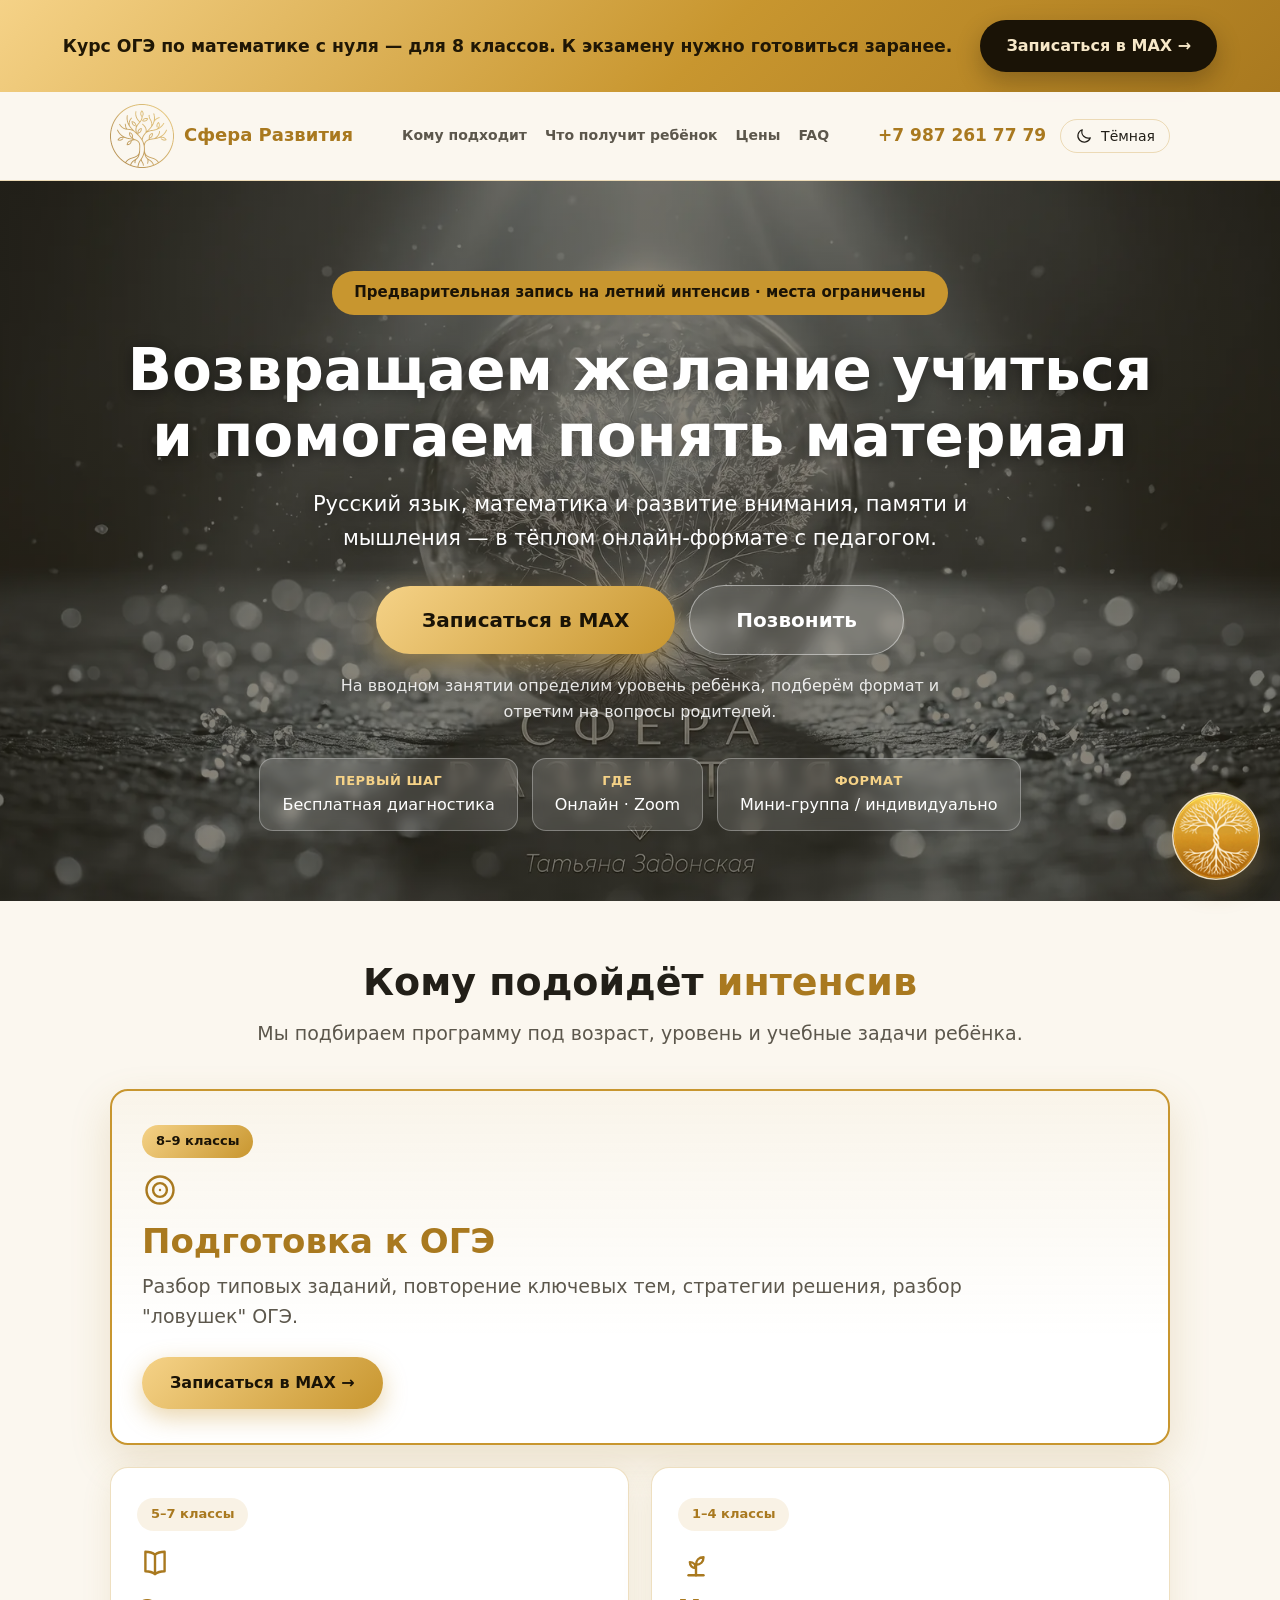
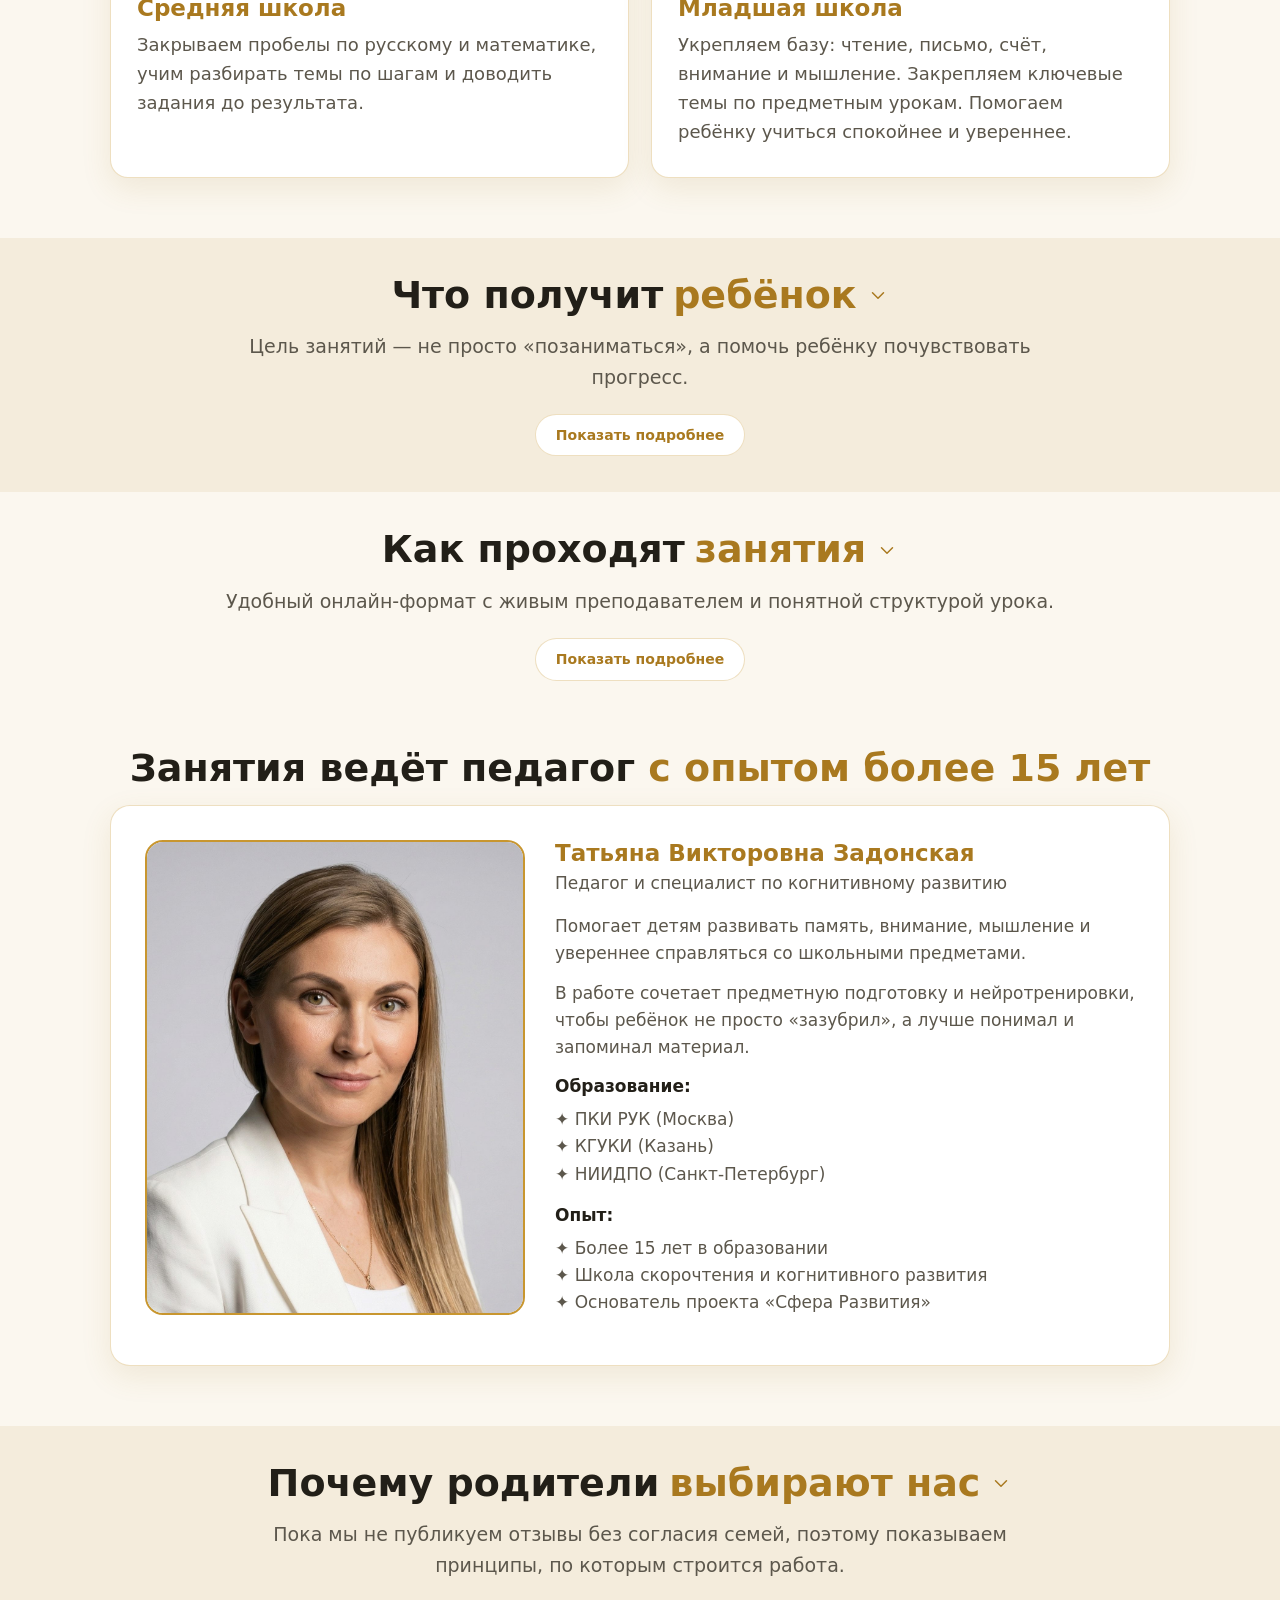
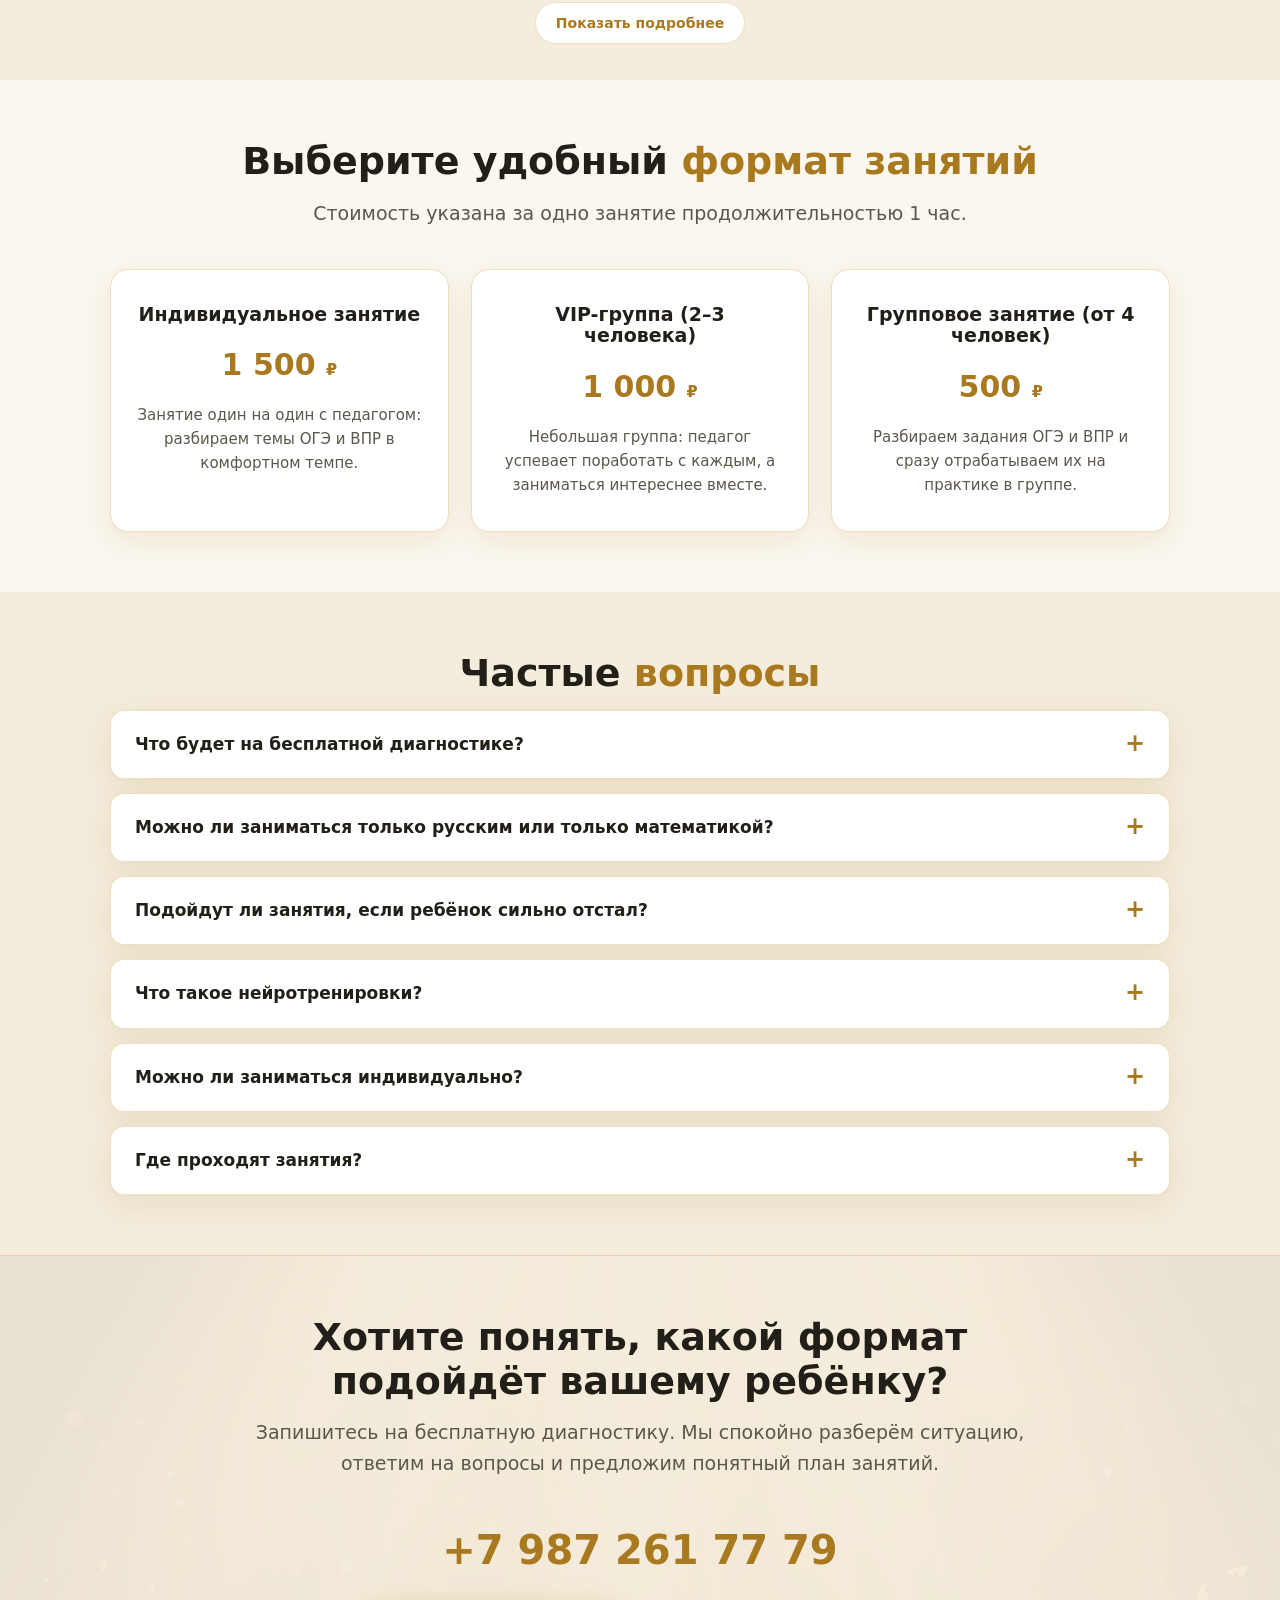
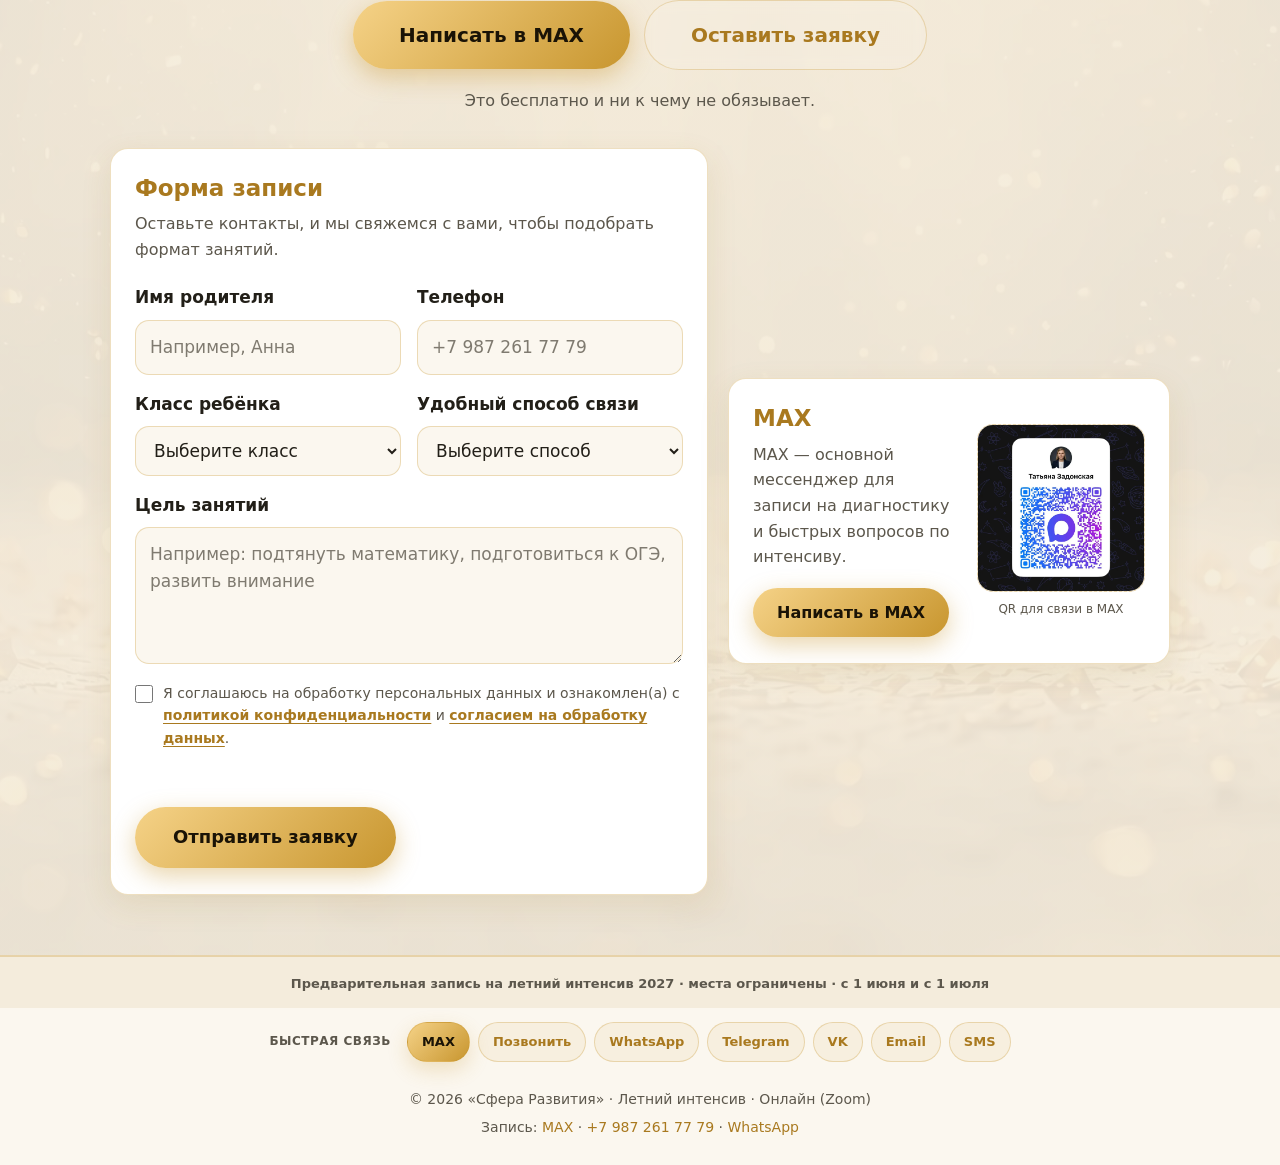
==== index.html @ 80c4e59b "Replace contact widget with Sfera assistant panel" ====
<!DOCTYPE html>
<html lang="ru" class="no-js">
<head>
  <meta charset="UTF-8">
  <meta name="viewport" content="width=device-width, initial-scale=1.0">
  <title>Сфера Развития — летний онлайн-интенсив для школьников 1–9 классов</title>
  <meta name="description" content="Летний онлайн-интенсив для школьников 1–9 классов: русский язык, математика, нейротренировки и подготовка к ОГЭ. Бесплатная диагностика и вводное занятие.">
  <meta name="robots" content="index, follow">
  <link rel="canonical" href="https://sferarazv.ru/">

  <meta property="og:type" content="website">
  <meta property="og:locale" content="ru_RU">
  <meta property="og:site_name" content="Сфера Развития">
  <meta property="og:title" content="Сфера Развития — летний онлайн-интенсив для школьников 1–9 классов">
  <meta property="og:description" content="Подтягиваем знания, внимание и уверенность ребёнка за лето: русский язык, математика, нейротренировки и подготовка к ОГЭ.">
  <meta property="og:image" content="https://sferarazv.ru/images/og-cover.jpg">
  <meta property="og:image:width" content="1200">
  <meta property="og:image:height" content="630">
  <meta property="og:image:alt" content="Сфера Развития — подготовка к ОГЭ">
  <meta property="og:url" content="https://sferarazv.ru/">

  <meta name="twitter:card" content="summary_large_image">
  <meta name="twitter:title" content="Сфера Развития — летний онлайн-интенсив для школьников">
  <meta name="twitter:description" content="Онлайн-занятия для 1–9 классов: закрываем пробелы, развиваем внимание и готовимся к новому учебному году.">
  <meta name="twitter:image" content="https://sferarazv.ru/images/og-cover.jpg">

  <script>document.documentElement.classList.replace("no-js", "js");</script>
  <link rel="stylesheet" href="styles.css">
  <script type="application/ld+json">
  {
    "@context": "https://schema.org",
    "@graph": [
      {
        "@type": "EducationalOrganization",
        "@id": "#organization",
        "name": "Сфера Развития",
        "url": "https://sferarazv.ru/",
        "description": "Онлайн-интенсив для школьников 1–9 классов по русскому языку, математике, развитию внимания, памяти и подготовке к ОГЭ.",
        "logo": "https://sferarazv.ru/images/logo-light.png",
        "image": "https://sferarazv.ru/images/og-cover.jpg",
        "telephone": "+79872617779",
        "sameAs": [
          "https://max.ru/u/f9LHodD0cOIm5I3ZWYpkPE-hwEkZxMSVgINMWR4_n5Te3Z4QABp1GVYDHuQ",
          "https://t.me/Tatiana_SferaR",
          "https://m.vk.com/sferaon"
        ],
        "areaServed": "RU",
        "availableLanguage": "ru",
        "contactPoint": {
          "@type": "ContactPoint",
          "telephone": "+79872617779",
          "contactType": "customer support",
          "availableLanguage": "ru"
        }
      },
      {
        "@type": "Person",
        "@id": "#teacher",
        "name": "Задонская Татьяна Викторовна",
        "jobTitle": "Педагог и специалист по когнитивному развитию",
        "image": "https://sferarazv.ru/images/teacher.jpg",
        "description": "Педагог с опытом более 15 лет, основатель проекта «Сфера Развития». Помогает детям развивать память, внимание, мышление и увереннее справляться со школьными предметами.",
        "worksFor": {
          "@id": "#organization"
        },
        "alumniOf": [
          {
            "@type": "EducationalOrganization",
            "name": "ПКИ РУК"
          },
          {
            "@type": "EducationalOrganization",
            "name": "КГУКИ"
          },
          {
            "@type": "EducationalOrganization",
            "name": "НИИДПО"
          }
        ]
      },
      {
        "@type": "FAQPage",
        "@id": "#faq-page",
        "mainEntity": [
          {
            "@type": "Question",
            "name": "Что будет на бесплатной диагностике?",
            "acceptedAnswer": {
              "@type": "Answer",
              "text": "Познакомимся с ребёнком, определим текущий уровень, обсудим трудности и подберём подходящий формат занятий."
            }
          },
          {
            "@type": "Question",
            "name": "Можно ли заниматься только русским или только математикой?",
            "acceptedAnswer": {
              "@type": "Answer",
              "text": "Да. Формат можно подобрать индивидуально после вводной встречи."
            }
          },
          {
            "@type": "Question",
            "name": "Подойдут ли занятия, если ребёнок сильно отстал?",
            "acceptedAnswer": {
              "@type": "Answer",
              "text": "Да. Мы начинаем с диагностики и двигаемся от текущего уровня ребёнка, без давления и сравнения с другими."
            }
          },
          {
            "@type": "Question",
            "name": "Что такое нейротренировки?",
            "acceptedAnswer": {
              "@type": "Answer",
              "text": "Это упражнения на внимание, память, логику, речь и скорость мышления. Они помогают ребёнку легче воспринимать и запоминать учебный материал."
            }
          },
          {
            "@type": "Question",
            "name": "Можно ли заниматься индивидуально?",
            "acceptedAnswer": {
              "@type": "Answer",
              "text": "Да. Индивидуальные занятия подойдут, если ребёнку нужен личный темп или точечная помощь."
            }
          },
          {
            "@type": "Question",
            "name": "Где проходят занятия?",
            "acceptedAnswer": {
              "@type": "Answer",
              "text": "Онлайн в Zoom. Ребёнку нужен интернет, компьютер или планшет и спокойное место для урока."
            }
          }
        ]
      }
    ]
  }
  </script>
  <!-- Yandex.Metrika counter -->
  <script>
    (function (m, e, t, r, i, k, a) {
      m[i] = m[i] || function () { (m[i].a = m[i].a || []).push(arguments); };
      m[i].l = 1 * new Date();
      for (var j = 0; j < document.scripts.length; j++) {
        if (document.scripts[j].src === r) { return; }
      }
      k = e.createElement(t), a = e.getElementsByTagName(t)[0], k.async = 1, k.src = r, a.parentNode.insertBefore(k, a);
    })(window, document, 'script', 'https://mc.yandex.ru/metrika/tag.js?id=114274834', 'ym');

    ym(114274834, 'init', {
      ssr: true,
      webvisor: true,
      clickmap: true,
      ecommerce: 'dataLayer',
      referrer: document.referrer,
      url: location.href,
      accurateTrackBounce: true,
      trackLinks: true
    });
  </script>
  <noscript><div><img src="https://mc.yandex.ru/watch/114274834" class="metrika-pixel" alt=""></div></noscript>
  <!-- /Yandex.Metrika counter -->
</head>
<body data-theme="light">
<svg class="icon-sprite" aria-hidden="true" focusable="false" xmlns="http://www.w3.org/2000/svg">
  <symbol id="icon-target" viewBox="0 0 24 24" fill="none" stroke="currentColor" stroke-width="1.6" stroke-linecap="round" stroke-linejoin="round">
    <circle cx="12" cy="12" r="9"/>
    <circle cx="12" cy="12" r="4.6"/>
    <path d="M12 12h.01"/>
  </symbol>
  <symbol id="icon-book" viewBox="0 0 24 24" fill="none" stroke="currentColor" stroke-width="1.6" stroke-linecap="round" stroke-linejoin="round">
    <path d="M12 6.4C10.4 5.1 8.3 4.5 5.6 4.5v13c2.7 0 4.8.6 6.4 1.9 1.6-1.3 3.7-1.9 6.4-1.9v-13c-2.7 0-4.8.6-6.4 1.9Z"/>
    <path d="M12 6.4v13"/>
  </symbol>
  <symbol id="icon-sprout" viewBox="0 0 24 24" fill="none" stroke="currentColor" stroke-width="1.6" stroke-linecap="round" stroke-linejoin="round">
    <path d="M12 20.2v-7"/>
    <path d="M12 13.2c0-3 2-5 5-5 0 3-2 5-5 5Z"/>
    <path d="M11.8 15.4c0-2.2-1.6-4-3.9-4 0 2.2 1.6 4 3.9 4Z"/>
    <path d="M7 20.2h10"/>
  </symbol>
  <symbol id="icon-brain" viewBox="0 0 24 24" fill="none" stroke="currentColor" stroke-width="1.6" stroke-linecap="round" stroke-linejoin="round">
    <path d="M12 5.4A2.9 2.9 0 0 0 6.5 7 2.8 2.8 0 0 0 5.1 11.9 2.9 2.9 0 0 0 6.6 16.6 2.8 2.8 0 0 0 12 17.7Z"/>
    <path d="M12 5.4A2.9 2.9 0 0 1 17.5 7a2.8 2.8 0 0 1 1.4 4.9 2.9 2.9 0 0 1-1.5 4.7A2.8 2.8 0 0 1 12 17.7"/>
  </symbol>
  <symbol id="icon-check" viewBox="0 0 24 24" fill="none" stroke="currentColor" stroke-width="1.6" stroke-linecap="round" stroke-linejoin="round">
    <circle cx="12" cy="12" r="9"/>
    <path d="m8.4 12.2 2.5 2.5 4.7-4.9"/>
  </symbol>
  <symbol id="icon-chart" viewBox="0 0 24 24" fill="none" stroke="currentColor" stroke-width="1.6" stroke-linecap="round" stroke-linejoin="round">
    <path d="M4 20h16"/>
    <path d="M7.5 20v-4.4"/>
    <path d="M12 20V11"/>
    <path d="M16.5 20V6.6"/>
  </symbol>
  <symbol id="icon-moon" viewBox="0 0 24 24" fill="none" stroke="currentColor" stroke-width="1.6" stroke-linecap="round" stroke-linejoin="round">
    <path d="M20.4 14.4A8.5 8.5 0 0 1 9.6 3.6 8.5 8.5 0 1 0 20.4 14.4Z"/>
  </symbol>
  <symbol id="icon-sun" viewBox="0 0 24 24" fill="none" stroke="currentColor" stroke-width="1.6" stroke-linecap="round" stroke-linejoin="round">
    <circle cx="12" cy="12" r="4.2"/>
    <path d="M12 2.8v2.2M12 19v2.2M4.6 4.6l1.6 1.6M17.8 17.8l1.6 1.6M2.8 12H5M19 12h2.2M4.6 19.4l1.6-1.6M17.8 6.2l1.6-1.6"/>
  </symbol>
  <symbol id="icon-chevron" viewBox="0 0 24 24" fill="none" stroke="currentColor" stroke-width="1.6" stroke-linecap="round" stroke-linejoin="round">
    <path d="m6 9.5 6 6 6-6"/>
  </symbol>
  <symbol id="icon-lock" viewBox="0 0 24 24" fill="none" stroke="currentColor" stroke-width="1.6" stroke-linecap="round" stroke-linejoin="round">
    <!-- reserved: цифровая грамотность -->
    <rect x="4.6" y="10.2" width="14.8" height="9.6" rx="3"/>
    <path d="M8.2 10.2V7.6a3.8 3.8 0 0 1 7.6 0v2.6"/>
    <path d="M12 14v2"/>
  </symbol>
  <symbol id="icon-close" viewBox="0 0 24 24" fill="none" stroke="currentColor" stroke-width="1.8" stroke-linecap="round" stroke-linejoin="round">
    <path d="M6.8 6.8 17.2 17.2"/>
    <path d="M17.2 6.8 6.8 17.2"/>
  </symbol>
</svg>
<div class="top-cta top-cta--alt">
  <p class="top-cta-text">Курс ОГЭ по математике с нуля — для 8 классов. К экзамену нужно готовиться заранее.</p>
  <a class="top-cta-link" data-contact-link="max">Записаться в MAX →</a>
</div>

<header>
  <div class="nav">
    <a href="#hero" class="logo" aria-label="Сфера Развития — к первому экрану">
      <img src="images/logo-light.png" class="logo-light" alt="Сфера Развития" width="128" height="128">
      <img src="images/logo-dark.png" class="logo-dark" alt="Сфера Развития" width="128" height="128">
      Сфера Развития
    </a>
    <nav class="nav-links" aria-label="Основная навигация">
      <a href="#audience">Кому подходит</a>
      <a href="#results">Что получит ребёнок</a>
      <a href="#pricing">Цены</a>
      <a href="#faq">FAQ</a>
    </nav>
    <div class="nav-right">
      <a class="nav-phone" data-contact-link="phone" data-contact-phone>Телефон</a>
      <button class="theme-btn" type="button" id="themeBtn" aria-label="Переключить тему">
        <svg class="theme-btn-icon theme-btn-icon--moon icon" aria-hidden="true"><use href="#icon-moon"></use></svg>
        <svg class="theme-btn-icon theme-btn-icon--sun icon" aria-hidden="true"><use href="#icon-sun"></use></svg>
        <span class="theme-btn-text">Тёмная</span>
      </button>
    </div>
  </div>
</header>

<main>
  <section class="hero" id="hero">
    <div class="hero-media" aria-hidden="true">
      <img class="hero-image" src="images/hero.jpg" alt="" width="1600" height="894" loading="eager" fetchpriority="high" decoding="async" data-hero-image>
    </div>
    <div class="container">
      <a class="badge badge--link" data-contact-link="max">Предварительная запись на летний интенсив · места ограничены</a>
      <h1>Возвращаем желание учиться и помогаем понять материал</h1>
      <p>Русский язык, математика и развитие внимания, памяти и мышления — в тёплом онлайн-формате с педагогом.</p>
      <div class="hero-actions">
        <a class="btn btn-lg" data-contact-link="max" data-analytics-goal="hero_cta_click" data-analytics-label="hero_max">Записаться в MAX</a>
        <a class="btn btn-lg btn-secondary" data-contact-link="phone" data-analytics-goal="hero_cta_click" data-analytics-label="hero_phone">Позвонить</a>
      </div>
      <p class="hero-note">На вводном занятии определим уровень ребёнка, подберём формат и ответим на вопросы родителей.</p>
      <div class="infobar">
        <div class="chip"><b>Первый шаг</b>Бесплатная диагностика</div>
        <div class="chip"><b>Где</b>Онлайн · Zoom</div>
        <div class="chip"><b>Формат</b>Мини-группа / индивидуально</div>
      </div>
    </div>
  </section>

  <section id="audience">
    <div class="container">
      <h2 class="section-title">Кому подойдёт <span>интенсив</span></h2>
      <p class="section-sub">Мы подбираем программу под возраст, уровень и учебные задачи ребёнка.</p>
      <div class="audience-stack">
        <article class="card audience-card audience-card--primary">
          <span class="age-badge">8–9 классы</span>
          <div class="ico"><svg class="icon" aria-hidden="true"><use href="#icon-target"></use></svg></div>
          <h3>Подготовка к ОГЭ</h3>
          <p>Разбор типовых заданий, повторение ключевых тем, стратегии решения, разбор "ловушек" ОГЭ.</p>
          <a class="btn audience-card-cta" data-contact-link="max">Записаться в MAX →</a>
        </article>
        <div class="cards cards-2">
          <article class="card audience-card">
            <span class="age-badge">5–7 классы</span>
            <div class="ico"><svg class="icon" aria-hidden="true"><use href="#icon-book"></use></svg></div>
            <h3>Средняя школа</h3>
            <p>Закрываем пробелы по русскому и математике, учим разбирать темы по шагам и доводить задания до результата.</p>
          </article>
          <article class="card audience-card">
            <span class="age-badge">1–4 классы</span>
            <div class="ico"><svg class="icon" aria-hidden="true"><use href="#icon-sprout"></use></svg></div>
            <h3>Младшая школа</h3>
            <p>Укрепляем базу: чтение, письмо, счёт, внимание и мышление. Закрепляем ключевые темы по предметным урокам. Помогаем ребёнку учиться спокойнее и увереннее.</p>
          </article>
        </div>
      </div>
    </div>
  </section>

  <section class="section-alt is-collapsible" id="results">
    <div class="container">
      <h2 class="section-title">
        <button class="section-toggle" type="button" data-section-toggle aria-expanded="false" aria-controls="results-body">
          Что получит <span>ребёнок</span>
          <svg class="section-chevron icon" aria-hidden="true"><use href="#icon-chevron"></use></svg>
        </button>
      </h2>
      <p class="section-sub">Цель занятий — не просто «позаниматься», а помочь ребёнку почувствовать прогресс.</p>
      <div class="section-body" id="results-body" data-section-body>
        <div class="cards">
          <article class="card result-card">
            <div class="ico"><svg class="icon" aria-hidden="true"><use href="#icon-check"></use></svg></div>
            <h3>Закроет пробелы</h3>
            <p>Разберёт темы, которые вызывали трудности в течение года.</p>
          </article>
          <article class="card result-card">
            <div class="ico"><svg class="icon" aria-hidden="true"><use href="#icon-brain"></use></svg></div>
            <h3>Станет внимательнее</h3>
            <p>Через нейротренировки прокачает память, концентрацию и скорость мышления.</p>
          </article>
          <article class="card result-card">
            <div class="ico"><svg class="icon" aria-hidden="true"><use href="#icon-chart"></use></svg></div>
            <h3>Появится уверенность на экзамене</h3>
            <p>Перестанет бояться незнакомых формулировок и научится действовать по алгоритму.</p>
          </article>
        </div>
      </div>
      <button class="section-more" type="button" data-section-toggle aria-expanded="false" aria-controls="results-body">Показать подробнее</button>
    </div>
  </section>

  <section class="is-collapsible" id="format">
    <div class="container">
      <h2 class="section-title">
        <button class="section-toggle" type="button" data-section-toggle aria-expanded="false" aria-controls="format-body">
          Как проходят <span>занятия</span>
          <svg class="section-chevron icon" aria-hidden="true"><use href="#icon-chevron"></use></svg>
        </button>
      </h2>
      <p class="section-sub">Удобный онлайн-формат с живым преподавателем и понятной структурой урока.</p>
      <div class="section-body" id="format-body" data-section-body>
        <div class="steps">
          <article class="step">
            <span class="step-num">01</span>
            <h3>Онлайн в Zoom</h3>
            <p>Ребёнок занимается из дома, без лишней нагрузки на родителей.</p>
          </article>
          <article class="step">
            <span class="step-num">02</span>
            <h3>Мини-группы или индивидуально</h3>
            <p>Подбираем формат после диагностики: кому-то важна группа, кому-то нужен личный темп.</p>
          </article>
          <article class="step">
            <span class="step-num">03</span>
            <h3>Урок 1 час</h3>
            <p>Достаточно времени, чтобы разобрать тему, потренироваться и закрепить материал.</p>
          </article>
          <article class="step">
            <span class="step-num">04</span>
            <h3>Практика на каждом занятии</h3>
            <p>Не только объясняем, но и сразу отрабатываем задания вместе с ребёнком.</p>
          </article>
        </div>
      </div>
      <button class="section-more" type="button" data-section-toggle aria-expanded="false" aria-controls="format-body">Показать подробнее</button>
    </div>
  </section>

  <section id="teacher">
    <div class="container">
      <h2 class="section-title">Занятия ведёт педагог <span>с опытом более 15 лет</span></h2>
      <article class="teacher-card">
        <img src="images/teacher.jpg" alt="Татьяна Викторовна Задонская, педагог" class="teacher-photo" width="1229" height="1536" loading="lazy" decoding="async">
        <div class="teacher-content">
          <h3>Татьяна Викторовна Задонская</h3>
          <p class="teacher-role">Педагог и специалист по когнитивному развитию</p>
          <p class="teacher-text">Помогает детям развивать память, внимание, мышление и увереннее справляться со школьными предметами.</p>
          <p class="teacher-text">В работе сочетает предметную подготовку и нейротренировки, чтобы ребёнок не просто «зазубрил», а лучше понимал и запоминал материал.</p>
          <p class="teacher-label">Образование:</p>
          <ul class="teacher-list">
            <li>✦ ПКИ РУК (Москва)</li>
            <li>✦ КГУКИ (Казань)</li>
            <li>✦ НИИДПО (Санкт-Петербург)</li>
          </ul>
          <p class="teacher-label">Опыт:</p>
          <ul class="teacher-list">
            <li>✦ Более 15 лет в образовании</li>
            <li>✦ Школа скорочтения и когнитивного развития</li>
            <li>✦ Основатель проекта «Сфера Развития»</li>
          </ul>
        </div>
      </article>
    </div>
  </section>

  <section class="section-alt is-collapsible" id="trust">
    <div class="container">
      <h2 class="section-title">
        <button class="section-toggle" type="button" data-section-toggle aria-expanded="false" aria-controls="trust-body">
          Почему родители <span>выбирают нас</span>
          <svg class="section-chevron icon" aria-hidden="true"><use href="#icon-chevron"></use></svg>
        </button>
      </h2>
      <p class="section-sub">Пока мы не публикуем отзывы без согласия семей, поэтому показываем принципы, по которым строится работа.</p>
      <div class="section-body" id="trust-body" data-section-body>
        <div class="trust-grid">
          <article class="trust-card">
            <span>01</span>
            <h3>Начинаем с диагностики</h3>
            <p>Сначала понимаем уровень ребёнка и только потом предлагаем формат занятий.</p>
          </article>
          <article class="trust-card">
            <span>02</span>
            <h3>Объясняем по-человечески, без давления</h3>
            <p>Объясняем спокойно, поддерживаем ребёнка и помогаем увидеть собственный прогресс.</p>
          </article>
          <article class="trust-card">
            <span>03</span>
            <h3>Тренируем мышление и учим планировать</h3>
            <p>Развиваем не только знания, но и внимание, память, речь, логику и учебную самостоятельность.</p>
          </article>
        </div>
      </div>
      <button class="section-more" type="button" data-section-toggle aria-expanded="false" aria-controls="trust-body">Показать подробнее</button>
    </div>
  </section>

  <section id="pricing">
    <div class="container">
      <h2 class="section-title">Выберите удобный <span>формат занятий</span></h2>
      <p class="section-sub">Стоимость указана за одно занятие продолжительностью 1 час.</p>

      <div class="prices prices--3">
        <a class="price" data-contact-link="max" data-analytics-goal="pricing_click" data-tariff="oge-individual" target="_blank" rel="noopener">
          <h4>Индивидуальное занятие</h4>
          <div class="amount">1 500 <small>₽</small></div>
          <p>Занятие один на один с педагогом: разбираем темы ОГЭ и ВПР в комфортном темпе.</p>
        </a>
        <a class="price" data-contact-link="max" data-analytics-goal="pricing_click" data-tariff="oge-vip" target="_blank" rel="noopener">
          <h4>VIP-группа (2–3 человека)</h4>
          <div class="amount">1 000 <small>₽</small></div>
          <p>Небольшая группа: педагог успевает поработать с каждым, а заниматься интереснее вместе.</p>
        </a>
        <a class="price" data-contact-link="max" data-analytics-goal="pricing_click" data-tariff="oge-group" target="_blank" rel="noopener">
          <h4>Групповое занятие (от 4 человек)</h4>
          <div class="amount">500 <small>₽</small></div>
          <p>Разбираем задания ОГЭ и ВПР и сразу отрабатываем их на практике в группе.</p>
        </a>
      </div>
    </div>
  </section>

  <section class="section-alt" id="faq">
    <div class="container">
      <h2 class="section-title">Частые <span>вопросы</span></h2>
      <div id="faqList"></div>
    </div>
  </section>

  <section class="cta-section" id="contact">
    <div class="container">
      <h2 class="section-title">Хотите понять, какой формат подойдёт вашему ребёнку?</h2>
      <p class="section-sub">Запишитесь на бесплатную диагностику. Мы спокойно разберём ситуацию, ответим на вопросы и предложим понятный план занятий.</p>
      <a class="cta-phone" data-contact-link="phone" data-contact-phone>Телефон</a>
      <div class="contact-actions">
        <a class="btn btn-lg" data-contact-link="max">Написать в MAX</a>
        <a class="btn btn-lg btn-secondary" href="#application-form">Оставить заявку</a>
      </div>
      <p class="cta-note">Это бесплатно и ни к чему не обязывает.</p>
      <div class="contact-layout">
        <form class="application-form" id="application-form" novalidate>
          <h3>Форма записи</h3>
          <p>Оставьте контакты, и мы свяжемся с вами, чтобы подобрать формат занятий.</p>

          <div class="form-grid">
            <label class="form-field">
              <span>Имя родителя</span>
              <input type="text" name="parent_name" autocomplete="name" required placeholder="Например, Анна">
            </label>

            <label class="form-field">
              <span>Телефон</span>
              <input type="tel" name="phone" autocomplete="tel" required inputmode="tel" placeholder="+7 987 261 77 79">
            </label>

            <label class="form-field">
              <span>Класс ребёнка</span>
              <select name="child_grade" required>
                <option value="">Выберите класс</option>
                <option value="1 класс">1 класс</option>
                <option value="2 класс">2 класс</option>
                <option value="3 класс">3 класс</option>
                <option value="4 класс">4 класс</option>
                <option value="5 класс">5 класс</option>
                <option value="6 класс">6 класс</option>
                <option value="7 класс">7 класс</option>
                <option value="8 класс">8 класс</option>
                <option value="9 класс">9 класс</option>
              </select>
            </label>

            <label class="form-field">
              <span>Удобный способ связи</span>
              <select name="preferred_contact" required>
                <option value="">Выберите способ</option>
                <option value="max">MAX</option>
                <option value="phone">Позвонить</option>
                <option value="whatsapp">WhatsApp</option>
                <option value="telegram">Telegram</option>
                <option value="vk">VK</option>
                <option value="email">Email</option>
                <option value="sms">SMS</option>
              </select>
            </label>
          </div>

          <label class="form-field">
            <span>Цель занятий</span>
            <textarea name="study_goal" rows="4" required placeholder="Например: подтянуть математику, подготовиться к ОГЭ, развить внимание"></textarea>
          </label>

          <label class="checkbox-field">
            <input type="checkbox" name="personal_data_agreement" value="yes" required>
            <span>Я соглашаюсь на обработку персональных данных и ознакомлен(а) с <a href="privacy.html">политикой конфиденциальности</a> и <a href="consent.html">согласием на обработку данных</a>.</span>
          </label>

          <input type="hidden" name="utm_source">
          <input type="hidden" name="utm_medium">
          <input type="hidden" name="utm_campaign">
          <input type="hidden" name="utm_content">
          <input type="hidden" name="utm_term">
          <input type="hidden" name="referrer">
          <input type="hidden" name="landing_url">
          <input type="hidden" name="selected_plan">
          <input type="hidden" name="user_agent">
          <label class="honeypot-field" aria-hidden="true">
            <span>Сайт</span>
            <input type="text" name="website" tabindex="-1" autocomplete="off">
          </label>

          <p class="form-message" data-form-message aria-live="polite"></p>
          <div class="form-error-contacts is-hidden" data-form-error-contacts></div>

          <button class="btn form-submit" type="submit">Отправить заявку</button>
        </form>

        <div class="contact-side" aria-label="Контакты">
          <article class="contact-card max-card">
            <div>
              <h3>MAX</h3>
              <p>MAX — основной мессенджер для записи на диагностику и быстрых вопросов по интенсиву.</p>
              <a class="btn max-card-cta" data-contact-link="max">Написать в MAX</a>
              <button class="copy-btn max-copy-mobile" type="button" data-copy-max>Скопировать ссылку MAX</button>
            </div>
            <figure class="max-qr">
              <img alt="QR-код MAX для Сферы Развития" data-max-qr>
              <figcaption data-max-caption></figcaption>
            </figure>
          </article>
        </div>
      </div>
    </div>
  </section>
</main>

<!-- Сфера: кнопка-персонаж и свёрнутая панель помощи. Чат — этап 8, ИИ-слой — этап 14. -->
<button class="sfera-launcher" type="button" aria-label="Открыть Сферу — помощь и связь" aria-expanded="false" aria-controls="sferaPanel" data-sfera-launcher>
  <span class="sfera-launcher-hint" aria-hidden="true">Спросить Сферу</span>
  <img class="sfera-launcher-img" src="images/sfera-icon-192.png" srcset="images/sfera-icon-96.png 1x, images/sfera-icon-192.png 2x" alt="" width="88" height="88" decoding="async">
</button>

<div class="sfera-overlay" data-sfera-overlay hidden></div>

<div id="sferaPanel" class="sfera-panel" role="dialog" aria-modal="false" aria-label="Сфера — помощь и связь" hidden>
  <div class="sfera-panel-header">
    <img class="sfera-panel-avatar" src="images/sfera-icon-96.png" srcset="images/sfera-icon-96.png 1x, images/sfera-icon-192.png 2x" alt="" width="44" height="44" loading="lazy" decoding="async">
    <div class="sfera-panel-titles">
      <p class="sfera-panel-name">Сфера</p>
      <p class="sfera-panel-subtitle">Помощь и связь</p>
    </div>
    <button class="sfera-close" type="button" aria-label="Закрыть" data-sfera-close>
      <svg class="icon" aria-hidden="true"><use href="#icon-close"></use></svg>
    </button>
  </div>

  <div class="sfera-panel-body">
    <p class="sfera-greeting">Здравствуйте! Я Сфера. Помогу разобраться с занятиями или сразу соединю с Татьяной Викторовной.</p>
    <div class="sfera-questions">
      <a class="sfera-question" href="#pricing" data-sfera-anchor="#pricing" data-analytics-goal="sfera_question" data-analytics-label="pricing">
        <span>Какие цены?</span>
        <svg class="icon sfera-question-icon" aria-hidden="true"><use href="#icon-chevron"></use></svg>
      </a>
      <a class="sfera-question" href="#format" data-sfera-anchor="#format" data-analytics-goal="sfera_question" data-analytics-label="format">
        <span>Как проходят занятия?</span>
        <svg class="icon sfera-question-icon" aria-hidden="true"><use href="#icon-chevron"></use></svg>
      </a>
      <a class="sfera-question" href="#teacher" data-sfera-anchor="#teacher" data-analytics-goal="sfera_question" data-analytics-label="teacher">
        <span>Кто преподаватель?</span>
        <svg class="icon sfera-question-icon" aria-hidden="true"><use href="#icon-chevron"></use></svg>
      </a>
      <a class="sfera-question" href="#application-form" data-sfera-anchor="#application-form" data-analytics-goal="sfera_question" data-analytics-label="application">
        <span>Записаться</span>
        <svg class="icon sfera-question-icon" aria-hidden="true"><use href="#icon-chevron"></use></svg>
      </a>
    </div>
    <div class="sfera-chat-slot" hidden>
      <!-- Чат и ИИ подключим на этапе 8 -->
    </div>
  </div>

  <div class="sfera-panel-contacts">
    <p class="sfera-panel-contacts-title">Или напишите напрямую</p>
    <div class="sfera-channels" data-contact-list="widget"></div>
  </div>
</div>

<div class="copy-toast" id="copyToast" role="status" aria-live="polite">
  Сообщение скопировано — вставьте его в чат MAX
</div>

<nav class="mobile-sticky-bar" aria-label="Быстрая связь на мобильном" data-contact-list="mobile"></nav>

<div class="top-cta top-cta--bottom">
  <a data-contact-link="max">Предварительная запись на летний интенсив 2027 · места ограничены · с 1 июня и с 1 июля</a>
</div>

<section class="quick-contact" aria-label="Быстрая связь">
  <div class="container quick-contact-inner">
    <span class="quick-contact-title">Быстрая связь</span>
    <div class="contact-links" data-contact-list="contact"></div>
  </div>
</section>

<footer class="footer">
  <p>© 2026 «Сфера Развития» · Летний интенсив · Онлайн (Zoom)</p>
  <p>Запись: <a class="footer-link" data-contact-link="max">MAX</a> · <a class="footer-link" data-contact-link="phone" data-contact-phone>телефон</a> · <a class="footer-link" data-contact-link="whatsapp">WhatsApp</a></p>
</footer>

<script src="app.js" defer></script>
</body>
</html>
---- styles.css ----
:root {
  --bg: #fbf7ef;
  --bg2: #f4ecdc;
  --card: #ffffff;
  --gold: #c8962f;
  --gold2: #a9791f;
  --pink: #e8a9b8;
  --text: #221f18;
  --muted: #5c574c;
  --line: rgba(200, 150, 47, .3);
  --shadow: 0 10px 30px rgba(160, 120, 40, .12);

  --font-sans: "Inter", "Segoe UI", system-ui, -apple-system, "Helvetica Neue", Arial, sans-serif;
  --fs-h1: clamp(32px, 6vw, 58px);
  --fs-h2: clamp(26px, 4vw, 38px);
  --fs-h3: 23px;
  --fs-h3-lg: clamp(26px, 4vw, 34px);
  --fs-body: 17px;
  --fs-small: 14px;
  --lh-heading: 1.15;
  --lh-body: 1.6;
  --measure: 70ch;
}

[data-theme="dark"] {
  --bg: #0e0d10;
  --bg2: #181820;
  --card: #17161d;
  --gold: #e0b15c;
  --gold2: #f5d287;
  --pink: #e8a9b8;
  --text: #f3f0e9;
  --muted: #b8b3a8;
  --line: rgba(224, 177, 92, .25);
  --shadow: 0 10px 30px rgba(0, 0, 0, .5);
}

* {
  box-sizing: border-box;
  margin: 0;
  padding: 0;
}

html {
  scroll-behavior: smooth;
}

body {
  background: var(--bg);
  color: var(--text);
  font-family: var(--font-sans);
  font-size: var(--fs-body);
  line-height: var(--lh-body);
  transition: background .3s, color .3s;
}

a {
  color: inherit;
  text-decoration: none;
}

a:not([href]) {
  cursor: pointer;
}

button {
  font: inherit;
}

.container {
  max-width: 1100px;
  margin: 0 auto;
  padding: 0 20px;
}

h1,
h2,
h3 {
  font-weight: 800;
  line-height: var(--lh-heading);
  text-wrap: balance;
}

/* Длинные слова в заголовках («конфиденциальности» на 390 px) не должны
   давать горизонтальную прокрутку: переносим слово, если оно не влезает. */
h1,
h2 {
  overflow-wrap: break-word;
  hyphens: auto;
}

.icon-sprite {
  position: absolute;
  width: 0;
  height: 0;
  overflow: hidden;
  pointer-events: none;
}

.icon {
  width: 24px;
  height: 24px;
  flex-shrink: 0;
  fill: none;
  stroke: currentColor;
  stroke-width: 1.6;
  stroke-linecap: round;
  stroke-linejoin: round;
  vertical-align: middle;
}

.is-hidden {
  display: none !important;
}

/* Пиксель Яндекс.Метрики для посетителей без JS (вместо inline-стиля из кода счётчика). */
.metrika-pixel {
  position: absolute;
  left: -9999px;
}

.logo-light {
  display: inline;
}

.logo-dark {
  display: none;
}

[data-theme="dark"] .logo-light {
  display: none;
}

[data-theme="dark"] .logo-dark {
  display: inline;
}

.top-cta {
  background: linear-gradient(135deg, #f5d287, var(--gold));
  padding: 12px 20px;
  text-align: center;
}

.top-cta a {
  color: #1a1306;
  font-size: clamp(16px, 2.4vw, 22px);
  font-weight: 800;
}

.top-cta--alt {
  display: flex;
  align-items: center;
  justify-content: center;
  gap: 16px 28px;
  flex-wrap: wrap;
  background: linear-gradient(135deg, #f5d287, var(--gold) 55%, var(--gold2));
  padding: 20px;
}

.top-cta--alt .top-cta-text {
  color: #201705;
  font-size: clamp(17px, 1.35vw, 20px);
  font-weight: 800;
  line-height: 1.3;
}

.top-cta--alt .top-cta-link {
  flex-shrink: 0;
  border-radius: 30px;
  background: #1a1306;
  box-shadow: 0 10px 24px rgba(26, 19, 6, .28);
  color: #f7e8c8;
  font-size: 16px;
  font-weight: 800;
  padding: 13px 26px;
  white-space: nowrap;
  text-align: center;
  transition: transform .2s, background .2s;
}

.top-cta--alt .top-cta-link:hover {
  background: #33280f;
  transform: translateY(-2px);
}

@media (min-width: 1280px) {
  .top-cta--alt .top-cta-text {
    white-space: nowrap;
  }
}

.top-cta--bottom {
  border-top: 1px solid var(--line);
  background: var(--bg2);
  padding: 12px 20px;
  text-align: center;
}

.top-cta--bottom a {
  color: var(--muted);
  font-size: 13px;
  font-weight: 600;
  line-height: 1.4;
  transition: color .2s;
}

.top-cta--bottom a:hover {
  color: var(--gold2);
}

header {
  position: sticky;
  top: 0;
  z-index: 100;
  border-bottom: 1px solid var(--line);
  background: color-mix(in srgb, var(--bg) 92%, transparent);
  backdrop-filter: blur(10px);
}

.nav {
  display: flex;
  align-items: center;
  justify-content: space-between;
  max-width: 1100px;
  margin: 0 auto;
  padding: 12px 20px;
  gap: 10px;
  flex-wrap: wrap;
}

.logo {
  display: flex;
  align-items: center;
  gap: 10px;
  color: var(--gold2);
  font-size: 18px;
  font-weight: 800;
}

.logo img {
  width: auto;
  height: 64px;
}

.nav-right {
  display: flex;
  align-items: center;
  gap: 14px;
  flex-wrap: wrap;
}

.nav-links {
  display: flex;
  align-items: center;
  gap: 18px;
  flex-wrap: wrap;
  color: var(--muted);
  font-size: var(--fs-small);
  font-weight: 700;
}

.nav-links a {
  transition: color .2s;
}

.nav-links a:hover {
  color: var(--gold2);
}

.nav-phone {
  color: var(--gold2);
  font-weight: 700;
  white-space: nowrap;
}

.theme-btn {
  display: inline-flex;
  align-items: center;
  gap: 8px;
  border: 1px solid var(--line);
  border-radius: 30px;
  background: none;
  color: var(--text);
  cursor: pointer;
  font-size: var(--fs-small);
  line-height: 1;
  padding: 7px 14px;
}

.theme-btn .icon {
  width: 18px;
  height: 18px;
}

.theme-btn-icon--sun {
  display: none;
}

[data-theme="dark"] .theme-btn-icon--moon {
  display: none;
}

[data-theme="dark"] .theme-btn-icon--sun {
  display: inline-block;
}

.hero {
  position: relative;
  overflow: hidden;
  padding: 90px 20px 70px;
  background: #2a2010;
  color: #fff;
  text-align: center;
}

.hero-media {
  position: absolute;
  inset: 0;
  z-index: 0;
  overflow: hidden;
  background: #2a2010;
}

.hero-image {
  display: block;
  width: 100%;
  height: 100%;
  aspect-ratio: 16 / 9;
  object-fit: cover;
  object-position: center;
}

.hero-media::after {
  content: "";
  position: absolute;
  inset: 0;
  background: linear-gradient(rgba(40, 30, 10, .55), rgba(40, 30, 10, .55));
  transition: background .3s;
}

[data-theme="dark"] .hero-media::after {
  background: linear-gradient(rgba(8, 7, 5, .6), rgba(8, 7, 5, .72));
}

.hero > .container {
  position: relative;
  z-index: 1;
}

.hero .badge {
  display: inline-block;
  margin-bottom: 22px;
  border-radius: 30px;
  background: var(--gold);
  color: #1a1306;
  font-size: 14px;
  font-weight: 700;
  padding: 7px 20px;
}

.hero .badge--link {
  display: inline-flex;
  align-items: center;
  justify-content: center;
  max-width: 100%;
  min-height: 44px;
  font-size: 15px;
  line-height: 1.35;
  padding: 10px 22px;
  text-align: center;
  transition: background .2s, box-shadow .2s, transform .2s;
}

.hero .badge--link:hover {
  background: #f5d287;
  box-shadow: 0 10px 24px rgba(0, 0, 0, .28);
  transform: translateY(-2px);
}

.hero h1 {
  margin-bottom: 18px;
  font-size: var(--fs-h1);
  text-shadow: 0 2px 14px rgba(0, 0, 0, .4);
}

.hero h1 span {
  background: linear-gradient(135deg, #f5d287, #e8a9b8);
  background-clip: text;
  -webkit-background-clip: text;
  -webkit-text-fill-color: transparent;
}

.hero p {
  max-width: 680px;
  margin: 0 auto 30px;
  font-size: clamp(17px, 2.5vw, 21px);
  text-shadow: 0 2px 10px rgba(0, 0, 0, .4);
}

.hero-actions,
.contact-actions {
  display: flex;
  justify-content: center;
  align-items: center;
  gap: 14px;
  flex-wrap: wrap;
}

.hero .hero-note,
.cta-note {
  max-width: 620px;
  margin: 18px auto 0;
  color: rgba(255, 255, 255, .88);
  font-size: 16px;
}

.btn {
  display: inline-block;
  border: none;
  border-radius: 50px;
  background: linear-gradient(135deg, #f5d287, var(--gold));
  box-shadow: 0 8px 25px rgba(200, 150, 47, .4);
  color: #1a1306;
  cursor: pointer;
  font-size: 18px;
  font-weight: 800;
  padding: 16px 38px;
  transition: transform .2s, box-shadow .2s;
}

.btn:hover {
  box-shadow: 0 12px 30px rgba(200, 150, 47, .55);
  transform: translateY(-3px);
}

.btn-lg {
  font-size: 20px;
  padding: 18px 46px;
}

.btn-secondary {
  border: 1px solid rgba(255, 255, 255, .45);
  background: rgba(255, 255, 255, .12);
  color: #fff;
  box-shadow: none;
  backdrop-filter: blur(6px);
}

.btn-secondary:hover {
  box-shadow: 0 12px 30px rgba(255, 255, 255, .16);
}

.cta-section .btn-secondary {
  border-color: var(--line);
  color: var(--gold2);
}

.infobar {
  display: flex;
  justify-content: center;
  margin-top: 34px;
  gap: 14px;
  flex-wrap: wrap;
}

.infobar .chip {
  border: 1px solid rgba(255, 255, 255, .3);
  border-radius: 14px;
  background: rgba(255, 255, 255, .12);
  backdrop-filter: blur(6px);
  font-size: 16px;
  padding: 12px 22px;
}

.infobar .chip b {
  display: block;
  color: #f5d287;
  font-size: 13px;
  letter-spacing: .5px;
  text-transform: uppercase;
}

section {
  padding: 60px 0;
}

/* #format и #teacher идут с одинаковым фоном: убираем двойной отступ между ними. */
#format.is-open {
  padding-bottom: 30px;
}

#teacher {
  padding-top: 30px;
}

/* Свёрнутая секция — только заголовок и подзаголовок, без двойных вертикальных отступов. */
.is-collapsible:not(.is-open) {
  padding-top: 36px;
  padding-bottom: 36px;
}

.is-collapsible:not(.is-open) .section-sub {
  margin-bottom: 0;
}

.section-alt {
  background: var(--bg2);
}

.section-title {
  margin-bottom: 14px;
  font-size: var(--fs-h2);
  text-align: center;
}

.section-title span {
  color: var(--gold2);
}

.section-sub {
  max-width: var(--measure);
  margin: 0 auto 40px;
  color: var(--muted);
  font-size: calc(var(--fs-body) + 2px);
  text-align: center;
}

.cards {
  display: grid;
  grid-template-columns: repeat(auto-fit, minmax(280px, 1fr));
  gap: 22px;
}

.cards-3 {
  grid-template-columns: repeat(3, minmax(0, 1fr));
}

.card {
  border: 1px solid var(--line);
  border-radius: 18px;
  background: var(--card);
  box-shadow: var(--shadow);
  padding: 30px 26px;
  transition: transform .2s;
}

.card:hover {
  transform: translateY(-5px);
}

.card .ico {
  display: flex;
  align-items: center;
  margin-bottom: 14px;
  color: var(--gold2);
}

.card .ico .icon {
  width: 36px;
  height: 36px;
}

[data-theme="dark"] .card .ico {
  color: var(--gold);
}

.card h3 {
  margin-bottom: 10px;
  color: var(--gold2);
  font-size: var(--fs-h3);
}

.card p {
  max-width: var(--measure);
  color: var(--muted);
  font-size: calc(var(--fs-body) + 1px);
}

.audience-card {
  position: relative;
}

.audience-stack {
  display: grid;
  gap: 22px;
}

.cards-2 {
  grid-template-columns: repeat(2, minmax(0, 1fr));
}

.audience-card--primary {
  border: 2px solid var(--gold);
  background:
    linear-gradient(180deg, rgba(200, 150, 47, .1), rgba(200, 150, 47, 0) 70%),
    var(--card);
  box-shadow: 0 16px 40px rgba(160, 120, 40, .18);
  padding: 34px 30px;
}

.audience-card--primary h3 {
  font-size: var(--fs-h3-lg);
}

.audience-card--primary p {
  max-width: var(--measure);
  font-size: calc(var(--fs-body) + 2px);
}

.audience-card--primary .age-badge {
  background: linear-gradient(135deg, #f5d287, var(--gold));
  color: #1a1306;
}

.audience-card-cta {
  display: inline-flex;
  align-items: center;
  gap: 8px;
  width: auto;
  margin-top: 26px;
  font-size: 16px;
  padding: 13px 28px;
}

.age-badge {
  display: inline-block;
  margin-bottom: 14px;
  border-radius: 30px;
  background: rgba(200, 150, 47, .12);
  color: var(--gold2);
  font-size: 13px;
  font-weight: 800;
  padding: 6px 14px;
}

.result-card h3 {
  min-height: 56px;
}

.steps {
  display: grid;
  grid-template-columns: repeat(auto-fit, minmax(230px, 1fr));
  gap: 18px;
}

.step {
  border: 1px solid var(--line);
  border-radius: 18px;
  background: var(--card);
  box-shadow: var(--shadow);
  padding: 26px 24px;
}

.step-num {
  display: inline-block;
  margin-bottom: 16px;
  color: var(--gold2);
  font-size: 13px;
  font-weight: 800;
  letter-spacing: 1px;
}

.step h3 {
  margin-bottom: 10px;
  color: var(--gold2);
  font-size: var(--fs-h3);
}

.step p {
  max-width: var(--measure);
  color: var(--muted);
  font-size: var(--fs-body);
}

/* Аккордеон секций #results, #format, #trust */
.section-toggle {
  display: inline-flex;
  align-items: center;
  justify-content: center;
  gap: 10px;
  border: 0;
  background: none;
  color: inherit;
  cursor: pointer;
  font: inherit;
  padding: 0;
  text-align: center;
}

.section-toggle:hover,
.section-toggle:focus-visible {
  color: var(--gold2);
}

.section-chevron {
  width: 22px;
  height: 22px;
  flex-shrink: 0;
  color: var(--gold2);
  transition: transform .3s ease;
}

.section-toggle.is-open .section-chevron {
  transform: rotate(180deg);
}

.section-more {
  display: block;
  width: fit-content;
  margin: 22px auto 0;
  border: 1px solid var(--line);
  border-radius: 30px;
  background: var(--card);
  color: var(--gold2);
  cursor: pointer;
  font: inherit;
  font-size: var(--fs-small);
  font-weight: 800;
  padding: 9px 20px;
  transition: border-color .2s, background .2s, color .2s;
}

.section-more:hover {
  border-color: var(--gold);
  background: rgba(200, 150, 47, .1);
}

.no-js .section-more {
  display: none;
}

.section-body {
  max-height: 0;
  overflow: hidden;
  opacity: 0;
  transition: max-height .45s ease, opacity .35s ease;
}

.no-js .section-body {
  max-height: none;
  overflow: visible;
  opacity: 1;
}

.no-js .section-toggle {
  cursor: default;
  pointer-events: none;
}

.no-js .section-chevron {
  display: none;
}

@media (prefers-reduced-motion: reduce) {
  html {
    scroll-behavior: auto;
  }

  .section-body,
  .section-chevron,
  .copy-toast {
    transition: none;
  }
}

.schedule {
  display: grid;
  grid-template-columns: repeat(auto-fit, minmax(180px, 1fr));
  gap: 16px;
}

.day {
  border: 1px solid var(--line);
  border-radius: 16px;
  background: var(--card);
  box-shadow: var(--shadow);
  padding: 24px;
  text-align: center;
}

.day .d {
  margin-bottom: 8px;
  color: var(--gold2);
  font-size: 32px;
  font-weight: 800;
}

.day p {
  color: var(--muted);
  font-size: 18px;
}

.prices {
  display: grid;
  grid-template-columns: repeat(auto-fit, minmax(260px, 1fr));
  align-items: stretch;
  gap: 22px;
}

.prices--3 {
  grid-template-columns: repeat(3, minmax(0, 1fr));
}

.price {
  position: relative;
  display: flex;
  flex-direction: column;
  border: 1px solid var(--line);
  border-radius: 18px;
  background: var(--card);
  box-shadow: var(--shadow);
  padding: 34px 26px;
  text-align: center;
}

a.price {
  cursor: pointer;
  transition: transform .2s, border-color .2s, box-shadow .2s;
}

a.price:hover {
  border-color: var(--gold);
  box-shadow: 0 18px 36px rgba(200, 150, 47, .28);
  transform: translateY(-5px);
}

a.price:focus-visible {
  outline: 3px solid var(--gold);
  outline-offset: 3px;
}

.price h3,
.price h4 {
  margin-bottom: 12px;
  font-size: calc(var(--fs-h3) - 4px);
  font-weight: 800;
  line-height: var(--lh-heading);
}

.price .old {
  color: var(--muted);
  font-size: 16px;
  text-decoration: line-through;
}

.price .amount {
  margin: 4px 0;
  color: var(--gold2);
  font-size: 30px;
  font-weight: 800;
}

.price .amount small {
  font-size: 16px;
}

.price p {
  flex: 1 1 auto;
  max-width: var(--measure);
  margin-top: 10px;
  color: var(--muted);
  font-size: calc(var(--fs-body) - 2px);
}

.teacher-card {
  display: flex;
  align-items: flex-start;
  border: 1px solid var(--line);
  border-radius: 20px;
  background: var(--card);
  box-shadow: var(--shadow);
  gap: 30px;
  flex-wrap: wrap;
  padding: 34px;
}

.teacher-photo {
  width: 380px;
  height: auto;
  aspect-ratio: 4 / 5;
  border: 2px solid var(--gold);
  border-radius: 18px;
  flex-shrink: 0;
  object-fit: cover;
  object-position: center;
}

.teacher-content {
  flex: 1;
  min-width: 260px;
}

.teacher-content h3 {
  color: var(--gold2);
  font-size: var(--fs-h3);
}

.teacher-role {
  margin: 4px 0 16px;
  color: var(--muted);
}

.teacher-label {
  margin-bottom: 6px;
  font-weight: 700;
}

.teacher-list {
  margin-bottom: 14px;
  color: var(--muted);
  list-style: none;
}

.teacher-text {
  margin-bottom: 12px;
  color: var(--muted);
}

.teacher-note {
  margin-top: 10px;
  color: var(--muted);
  font-size: 15px;
}

.trust-grid {
  display: grid;
  grid-template-columns: repeat(auto-fit, minmax(260px, 1fr));
  gap: 20px;
}

.trust-card {
  border: 1px solid var(--line);
  border-radius: 18px;
  background: var(--card);
  box-shadow: var(--shadow);
  padding: 28px 24px;
}

.trust-card span {
  display: inline-block;
  margin-bottom: 14px;
  color: var(--gold2);
  font-size: 13px;
  font-weight: 800;
  letter-spacing: 1px;
}

.trust-card h3 {
  margin-bottom: 10px;
  color: var(--gold2);
  font-size: var(--fs-h3);
}

.trust-card p {
  max-width: var(--measure);
  color: var(--muted);
  font-size: var(--fs-body);
}

.faq-list {
  display: grid;
  gap: 14px;
}

.faq-item {
  border: 1px solid var(--line);
  border-radius: 14px;
  background: var(--card);
  box-shadow: var(--shadow);
  overflow: hidden;
}

.faq-question {
  display: flex;
  justify-content: space-between;
  width: 100%;
  border: 0;
  background: transparent;
  color: var(--text);
  cursor: pointer;
  gap: 12px;
  padding: 20px 24px;
  text-align: left;
  font-size: 17px;
  font-weight: 700;
}

.faq-icon {
  color: var(--gold2);
  font-size: 24px;
  line-height: 1;
  transition: transform .3s;
}

.faq-answer {
  max-height: 0;
  overflow: hidden;
  padding: 0 24px;
  transition: max-height .4s ease;
}

.faq-answer p {
  color: var(--muted);
  padding-bottom: 20px;
}

.faq-item.is-open .faq-icon {
  transform: rotate(45deg);
}

.cta-section {
  border-top: 1px solid var(--line);
  border-bottom: 1px solid var(--line);
  background:
    linear-gradient(rgba(244, 236, 220, .93), rgba(244, 236, 220, .93)),
    url("images/bg-cta.webp") center / cover no-repeat;
  text-align: center;
}

[data-theme="dark"] .cta-section {
  background:
    linear-gradient(rgba(24, 24, 32, .91), rgba(24, 24, 32, .91)),
    url("images/bg-cta.webp") center / cover no-repeat;
}

.cta-phone {
  display: block;
  margin: 18px 0;
  color: var(--gold2);
  font-size: clamp(26px, 5vw, 40px);
  font-weight: 800;
}

.cta-section .cta-note {
  color: var(--muted);
}

.contact-layout {
  display: grid;
  grid-template-columns: minmax(320px, 1.15fr) minmax(280px, .85fr);
  margin-top: 34px;
  gap: 20px;
  text-align: left;
}

.application-form,
.contact-card {
  border: 1px solid var(--line);
  border-radius: 18px;
  background: var(--card);
  box-shadow: var(--shadow);
  padding: 26px 24px;
}

.application-form h3,
.contact-card h3 {
  margin-bottom: 10px;
  color: var(--gold2);
  font-size: var(--fs-h3);
}

.application-form p,
.contact-card p {
  color: var(--muted);
  font-size: calc(var(--fs-body) - 1px);
}

.form-grid {
  display: grid;
  grid-template-columns: repeat(2, minmax(0, 1fr));
  gap: 16px;
  margin-top: 22px;
}

.form-field {
  display: grid;
  gap: 8px;
  margin-top: 16px;
  color: var(--text);
  font-weight: 800;
}

.form-grid .form-field {
  margin-top: 0;
}

.honeypot-field {
  position: absolute;
  left: -10000px;
  width: 1px;
  height: 1px;
  overflow: hidden;
}

.form-field input,
.form-field select,
.form-field textarea {
  width: 100%;
  border: 1px solid var(--line);
  border-radius: 14px;
  background: var(--bg);
  color: var(--text);
  font: inherit;
  font-weight: 500;
  padding: 13px 14px;
  transition: border-color .2s, box-shadow .2s;
}

.form-field textarea {
  min-height: 118px;
  resize: vertical;
}

.form-field input:focus,
.form-field select:focus,
.form-field textarea:focus {
  border-color: var(--gold);
  box-shadow: 0 0 0 4px rgba(200, 150, 47, .16);
  outline: none;
}

.form-field input::placeholder,
.form-field textarea::placeholder {
  color: color-mix(in srgb, var(--muted) 78%, transparent);
}

.checkbox-field {
  display: flex;
  align-items: flex-start;
  margin-top: 18px;
  color: var(--muted);
  font-size: var(--fs-small);
  gap: 10px;
}

.checkbox-field input {
  width: 18px;
  height: 18px;
  margin-top: 3px;
  accent-color: var(--gold);
  flex-shrink: 0;
}

.checkbox-field a {
  color: var(--gold2);
  font-weight: 800;
  text-decoration: underline;
  text-decoration-thickness: 1px;
  text-underline-offset: 3px;
}

.form-message {
  min-height: 24px;
  margin-top: 16px;
  font-size: 15px;
  font-weight: 700;
}

.form-message.is-error {
  color: #b13b2e;
}

.form-message.is-success {
  color: var(--gold2);
}

.form-error-contacts {
  display: flex;
  gap: 10px;
  flex-wrap: wrap;
  margin-top: 12px;
}

.form-error-contacts a {
  border: 1px solid var(--line);
  border-radius: 30px;
  color: var(--gold2);
  font-weight: 800;
  padding: 8px 14px;
}

.form-submit {
  margin-top: 18px;
}

.form-submit:disabled {
  cursor: wait;
  opacity: .72;
  transform: none;
}

.contact-side {
  display: grid;
  align-content: center;
  gap: 20px;
}

.contact-links {
  display: grid;
  grid-template-columns: repeat(auto-fit, minmax(130px, 1fr));
  gap: 10px;
  margin-top: 18px;
}

.contact-links a {
  display: grid;
  place-items: center;
  border: 1px solid var(--line);
  border-radius: 30px;
  background: rgba(200, 150, 47, .08);
  color: var(--gold2);
  font-weight: 800;
  min-height: 44px;
  padding: 9px 14px;
  text-align: center;
  transition: background .2s, color .2s, transform .2s;
}

.contact-links a:hover,
.thank-actions a:hover,
.form-error-contacts a:hover {
  background: linear-gradient(135deg, #f5d287, var(--gold));
  color: #1a1306;
  transform: translateY(-2px);
}

.contact-links a[data-contact-link="max"],
.thank-actions a[data-contact-link="max"],
.form-error-contacts a[data-contact-link="max"],
.sfera-channels a[data-contact-link="max"],
.mobile-sticky-bar a[data-contact-link="max"] {
  background: linear-gradient(135deg, #f5d287, var(--gold));
  color: #1a1306;
  box-shadow: 0 8px 20px rgba(200, 150, 47, .24);
}

.quick-contact {
  padding: 14px 0 18px;
}

.quick-contact-inner {
  display: flex;
  align-items: center;
  justify-content: center;
  gap: 8px 16px;
  flex-wrap: wrap;
}

.quick-contact-title {
  color: var(--muted);
  font-size: 12px;
  font-weight: 800;
  letter-spacing: .5px;
  text-transform: uppercase;
}

.quick-contact .contact-links {
  display: flex;
  justify-content: center;
  flex-wrap: wrap;
  gap: 8px;
  margin-top: 0;
}

.quick-contact .contact-links a {
  min-height: 40px;
  border-radius: 20px;
  font-size: 13px;
  padding: 7px 14px;
  white-space: nowrap;
}

.max-card {
  display: flex;
  align-items: center;
  justify-content: space-between;
  gap: 22px;
}

.max-card-cta {
  margin-top: 18px;
  padding: 12px 24px;
  font-size: 16px;
}

.max-details {
  display: grid;
  gap: 10px;
  margin: 18px 0;
}

.max-details div {
  display: grid;
  gap: 2px;
}

.max-details dt {
  color: var(--muted);
  font-size: 13px;
}

.max-details dd {
  color: var(--text);
  font-weight: 800;
}

.copy-btn {
  border: 1px solid var(--line);
  border-radius: 30px;
  background: rgba(200, 150, 47, .12);
  color: var(--gold2);
  cursor: pointer;
  font-weight: 800;
  padding: 10px 16px;
}

.max-copy-mobile {
  display: none;
}

.copy-btn.is-copied {
  background: linear-gradient(135deg, #f5d287, var(--gold));
  color: #1a1306;
}

.max-qr {
  width: 168px;
  margin: 0;
  color: var(--muted);
  font-size: 12px;
  text-align: center;
  flex-shrink: 0;
}

.max-qr img {
  display: block;
  width: 168px;
  height: 168px;
  border: 1px dashed var(--line);
  border-radius: 16px;
  background: var(--bg2);
  object-fit: cover;
}

.max-qr figcaption {
  margin-top: 8px;
}

.copy-toast {
  position: fixed;
  left: 20px;
  bottom: 20px;
  z-index: 120;
  max-width: min(380px, calc(100% - 200px));
  border: 1px solid var(--line);
  border-radius: 14px;
  background: var(--card);
  box-shadow: var(--shadow);
  color: var(--text);
  font-size: var(--fs-small);
  font-weight: 700;
  line-height: 1.4;
  padding: 12px 16px;
  opacity: 0;
  visibility: hidden;
  transform: translateY(10px);
  transition: opacity .25s ease, transform .25s ease, visibility .25s;
}

.copy-toast.is-visible {
  opacity: 1;
  visibility: visible;
  transform: none;
}

/* 3.10. «Сфера» — персонаж-помощник. Свёрнутое состояние: круглая кнопка.
   88 px на десктопе, 72 px на телефоне. z-index 90 — ниже mobile-sticky-bar
   (95) и copy-toast (120); оверлей 91 и панель 92 сидят выше кнопки. */
.sfera-launcher {
  position: fixed;
  right: 20px;
  bottom: 20px;
  z-index: 90;
  display: grid;
  place-items: center;
  width: 88px;
  height: 88px;
  border: 1px solid var(--line);
  border-radius: 50%;
  background: var(--card);
  box-shadow: 0 10px 26px rgba(160, 120, 40, .24);
  cursor: pointer;
  padding: 0;
  scale: 1;
  transition: box-shadow .2s ease, transform .2s ease;
  animation: sfera-breathe 4s ease-in-out infinite;
}

/* Дыхание крутится на отдельном свойстве scale, чтобы не спорить
   с translateY(-2px) при наведении. */
@keyframes sfera-breathe {
  0%,
  100% {
    scale: 1;
  }

  50% {
    scale: 1.03;
  }
}

.sfera-launcher:hover {
  box-shadow: 0 16px 34px rgba(160, 120, 40, .32);
  transform: translateY(-2px);
}

.sfera-launcher:active {
  transform: none;
}

.sfera-launcher:focus-visible {
  outline: 3px solid var(--gold);
  outline-offset: 4px;
}

.sfera-launcher-img {
  display: block;
  width: 100%;
  height: 100%;
  border-radius: 50%;
  object-fit: cover;
}

.sfera-launcher-hint {
  position: absolute;
  top: 50%;
  right: calc(100% + 14px);
  border: 1px solid var(--line);
  border-radius: 12px;
  background: var(--card);
  box-shadow: var(--shadow);
  color: var(--text);
  font-size: 13px;
  font-weight: 700;
  line-height: 1.3;
  padding: 8px 12px;
  white-space: nowrap;
  opacity: 0;
  pointer-events: none;
  transform: translate(6px, -50%);
  transition: opacity .18s ease, transform .18s ease;
}

.sfera-launcher:hover .sfera-launcher-hint,
.sfera-launcher:focus-visible .sfera-launcher-hint {
  opacity: 1;
  transform: translate(0, -50%);
}

[data-theme="dark"] .sfera-launcher {
  box-shadow: 0 10px 26px rgba(0, 0, 0, .55);
}

[data-theme="dark"] .sfera-launcher:hover {
  box-shadow: 0 16px 34px rgba(0, 0, 0, .62);
}

/* Раскрытая панель: 360×460 на десктопе, bottom sheet на ≤560 px.
   Стоит над кнопкой: 20 px отступ + 88 px кнопка + 12 px зазор. */
.sfera-panel {
  position: fixed;
  right: 20px;
  bottom: calc(20px + 88px + 12px);
  z-index: 102;
  display: flex;
  flex-direction: column;
  width: 360px;
  height: 460px;
  max-height: calc(100vh - 140px);
  border: 1px solid var(--line);
  border-radius: 22px;
  background: var(--card);
  box-shadow: 0 18px 44px rgba(60, 40, 10, .2);
  overflow: hidden;
  opacity: 0;
  visibility: hidden;
  transform: translateY(12px) scale(.98);
  transform-origin: bottom right;
  /* visibility переключаем с задержкой: панель не исчезает рывком,
     но в момент открытия становится доступной сразу — иначе не взять фокус. */
  transition: opacity .22s ease, transform .22s ease, visibility 0s linear .22s;
}

.sfera-panel[hidden] {
  display: none;
}

.sfera-panel.is-open {
  opacity: 1;
  visibility: visible;
  transform: none;
  transition: opacity .22s ease, transform .22s ease, visibility 0s linear 0s;
}

[data-theme="dark"] .sfera-panel {
  box-shadow: 0 18px 44px rgba(0, 0, 0, .62);
}

/* Затемнение под bottom sheet — только на мобильном, z-index 101.
   Выше липкой шапки (100); липкая панель (mobile-sticky-bar) в этот момент
   поднимается над затемнением, чтобы остаться доступной, — см. media ≤560 px. */
.sfera-overlay {
  position: fixed;
  inset: 0;
  z-index: 101;
  display: none;
  background: rgba(0, 0, 0, .35);
  opacity: 0;
  visibility: hidden;
  transition: opacity .22s ease, visibility 0s linear .22s;
}

.sfera-overlay[hidden] {
  display: none;
}

.sfera-overlay.is-open {
  opacity: 1;
  visibility: visible;
  transition: opacity .22s ease, visibility 0s linear 0s;
}

.sfera-panel-header {
  display: flex;
  align-items: center;
  flex-shrink: 0;
  gap: 12px;
  border-bottom: 1px solid var(--line);
  background: linear-gradient(135deg, rgba(245, 210, 135, .5), rgba(200, 150, 47, .16));
  padding: 10px 12px 10px 16px;
}

[data-theme="dark"] .sfera-panel-header {
  background: linear-gradient(135deg, rgba(224, 177, 92, .22), rgba(224, 177, 92, .06));
}

.sfera-panel-avatar {
  width: 44px;
  height: 44px;
  flex-shrink: 0;
  border: 1px solid var(--line);
  border-radius: 50%;
  background: var(--bg2);
  object-fit: cover;
}

.sfera-panel-titles {
  flex: 1;
  min-width: 0;
}

.sfera-panel-name {
  color: var(--text);
  font-size: 17px;
  font-weight: 800;
  line-height: 1.2;
}

.sfera-panel-subtitle {
  color: var(--muted);
  font-size: 12px;
  letter-spacing: .3px;
  line-height: 1.3;
}

.sfera-close {
  display: grid;
  place-items: center;
  width: 44px;
  height: 44px;
  flex-shrink: 0;
  border: 0;
  border-radius: 50%;
  background: transparent;
  color: var(--muted);
  cursor: pointer;
  transition: background .2s, color .2s;
}

.sfera-close:hover {
  background: rgba(200, 150, 47, .16);
  color: var(--gold2);
}

.sfera-close:focus-visible {
  outline: 3px solid var(--gold);
  outline-offset: -3px;
}

.sfera-close .icon {
  width: 18px;
  height: 18px;
}

/* Тело панели скроллится, шапка и подвал с каналами остаются на месте. */
.sfera-panel-body {
  display: flex;
  flex: 1 1 auto;
  flex-direction: column;
  gap: 10px;
  min-height: 0;
  overflow-y: auto;
  overscroll-behavior: contain;
  padding: 12px 16px;
  scrollbar-width: thin;
}

.sfera-greeting {
  color: var(--text);
  font-size: 14px;
  line-height: 1.55;
}

.sfera-questions {
  display: grid;
  gap: 6px;
}

.sfera-question {
  display: flex;
  align-items: center;
  justify-content: space-between;
  gap: 10px;
  min-height: 44px;
  border: 1px solid var(--line);
  border-radius: 14px;
  background: rgba(200, 150, 47, .07);
  color: var(--text);
  font-size: 14px;
  font-weight: 700;
  padding: 10px 14px;
  text-align: left;
  transition: background .2s, border-color .2s;
}

.sfera-question:hover {
  border-color: var(--gold);
  background: rgba(200, 150, 47, .16);
}

.sfera-question:focus-visible,
.sfera-channels a:focus-visible {
  outline: 3px solid var(--gold);
  outline-offset: 2px;
}

.sfera-question-icon {
  width: 16px;
  height: 16px;
  color: var(--gold2);
  transform: rotate(-90deg);
  transition: transform .2s;
}

.sfera-question:hover .sfera-question-icon {
  transform: rotate(-90deg) translateY(-2px);
}

/* Место под чат и ИИ (этапы 8 и 14): пусто и скрыто. */
.sfera-chat-slot {
  display: none;
}

.sfera-panel-contacts {
  flex-shrink: 0;
  border-top: 1px solid var(--line);
  background: var(--bg);
  padding: 10px 16px 12px;
}

.sfera-panel-contacts-title {
  margin-bottom: 8px;
  color: var(--muted);
  font-size: 11px;
  font-weight: 800;
  letter-spacing: .5px;
  text-transform: uppercase;
}

.sfera-channels {
  display: flex;
  flex-wrap: wrap;
  gap: 8px;
}

.sfera-channels a {
  display: grid;
  flex: 1 1 auto;
  place-items: center;
  min-height: 44px;
  border: 1px solid var(--line);
  border-radius: 30px;
  background: rgba(200, 150, 47, .1);
  color: var(--gold2);
  font-size: 13px;
  font-weight: 800;
  padding: 8px 12px;
  text-align: center;
  transition: background .2s, color .2s, transform .2s;
}

.sfera-channels a:hover {
  background: linear-gradient(135deg, #f5d287, var(--gold));
  color: #1a1306;
  transform: translateY(-2px);
}

.mobile-sticky-bar a {
  border: 1px solid var(--line);
  border-radius: 30px;
  background: rgba(200, 150, 47, .1);
  color: var(--gold2);
  font-size: 14px;
  font-weight: 800;
  padding: 9px 14px;
  text-align: center;
  transition: background .2s, color .2s, transform .2s;
}

.mobile-sticky-bar a:hover {
  background: linear-gradient(135deg, #f5d287, var(--gold));
  color: #1a1306;
  transform: translateY(-2px);
}

.mobile-sticky-bar {
  display: none;
}

.simple-page {
  min-height: 100vh;
  background: var(--bg);
}

.simple-header {
  border-bottom: 1px solid var(--line);
  background: var(--bg2);
  padding: 18px 0;
}

.simple-header .nav {
  padding-top: 0;
  padding-bottom: 0;
}

.simple-main {
  padding: 56px 0;
}

.simple-card {
  max-width: 860px;
  margin: 0 auto;
  border: 1px solid var(--line);
  border-radius: 22px;
  background: var(--card);
  box-shadow: var(--shadow);
  padding: clamp(26px, 5vw, 46px);
}

.simple-card h1 {
  margin-bottom: 16px;
  color: var(--gold2);
  font-size: clamp(30px, 5vw, 44px);
}

.simple-card h2 {
  margin: 28px 0 10px;
  color: var(--gold2);
  font-size: 24px;
}

.simple-card p,
.simple-card li {
  color: var(--muted);
  font-size: 17px;
}

.simple-card ul {
  display: grid;
  gap: 8px;
  margin: 14px 0 0 20px;
}

.simple-card .lead {
  max-width: 700px;
  color: var(--text);
  font-size: 20px;
}

.thank-actions {
  display: grid;
  grid-template-columns: repeat(auto-fit, minmax(130px, 1fr));
  gap: 12px;
  margin-top: 28px;
}

.thank-actions a {
  display: grid;
  place-items: center;
  border: 1px solid var(--line);
  border-radius: 30px;
  background: rgba(200, 150, 47, .08);
  color: var(--gold2);
  font-weight: 800;
  min-height: 44px;
  padding: 10px 16px;
  text-align: center;
  transition: background .2s, color .2s, transform .2s;
}

.simple-back {
  display: inline-block;
  margin-top: 28px;
  color: var(--gold2);
  font-weight: 800;
}

.footer {
  border-top: 1px solid var(--line);
  color: var(--muted);
  font-size: var(--fs-small);
  padding: 30px;
  text-align: center;
}

/* Лендинг: полоса интенсива → «Быстрая связь» → футер читаются как один нижний блок. */
body:not(.simple-page) .footer {
  border-top: 0;
  padding: 8px 20px 26px;
}

.footer p + p {
  margin-top: 6px;
}

.footer-link {
  color: var(--gold2);
}

@media (max-width: 900px) {
  .nav {
    justify-content: center;
  }

  .nav-links {
    justify-content: center;
    order: 3;
    width: 100%;
  }

  .cards-3,
  .cards-2 {
    grid-template-columns: 1fr;
  }

  .prices--3 {
    grid-template-columns: minmax(0, 1fr);
  }

  .contact-layout {
    grid-template-columns: 1fr;
  }
}

@media (max-width: 560px) {
  body {
    padding-bottom: 78px;
  }

  .top-cta--alt {
    flex-direction: column;
    align-items: stretch;
    gap: 10px;
    padding: 16px;
    text-align: center;
  }

  .top-cta--alt .top-cta-text {
    font-size: 17px;
  }

  .top-cta--alt .top-cta-link {
    font-size: 15px;
    padding: 12px 18px;
  }

  .hero {
    padding: 70px 18px 54px;
  }

  /* Сфера в кадре — по центру по X и чуть выше середины по Y. На телефоне cover
     режет бока, поэтому по X оставляем center; 40% по Y страхует низкие и
     альбомные окна, где кадр обрезается ещё и сверху/снизу. */
  .hero-image {
    object-position: center 40%;
  }

  .btn,
  .btn-lg {
    width: 100%;
    padding-right: 24px;
    padding-left: 24px;
    text-align: center;
  }

  .audience-card-cta {
    justify-content: center;
  }

  .teacher-card {
    padding: 24px;
  }

  .teacher-photo {
    width: 100%;
    max-width: none;
  }

  .form-grid {
    grid-template-columns: 1fr;
  }

  .application-form,
  .contact-card {
    padding: 22px 18px;
  }

  .max-card {
    display: block;
  }

  .max-copy-mobile {
    display: inline-block;
  }

  .max-qr {
    display: none;
  }

  .quick-contact-inner {
    gap: 10px;
  }

  .quick-contact .contact-links a {
    min-height: 44px;
  }

  .copy-toast {
    left: 50%;
    bottom: 84px;
    max-width: calc(100% - 32px);
    transform: translate(-50%, 10px);
  }

  .copy-toast.is-visible {
    transform: translate(-50%, 0);
  }

  /* «Сфера» на телефоне: кнопка 72 px поднимается над липкой панелью.
     --sfera-bar-height задаёт JS — расстояние от низа окна до верха панели
     (панель бывает в два ряда, если каналов больше трёх), плюс 12 px зазора.
     Панель раскрывается как bottom sheet на всю ширину с отступами 8 px. */
  .sfera-launcher {
    right: 16px;
    bottom: calc(var(--sfera-bar-height, 74px) + 12px);
    width: 72px;
    height: 72px;
  }

  .sfera-launcher-hint {
    display: none;
  }

  .sfera-overlay {
    display: block;
  }

  /* Пока шторка открыта, липкая панель остаётся поверх затемнения —
     панель «Сферы» заканчивается на 12 px выше неё и её не перекрывает. */
  body.is-sfera-open .mobile-sticky-bar {
    z-index: 111;
  }

  .sfera-panel {
    right: 8px;
    left: 8px;
    bottom: calc(var(--sfera-bar-height, 74px) + 12px);
    width: auto;
    height: auto;
    max-height: 70vh;
    transform-origin: bottom center;
  }

  .mobile-sticky-bar {
    position: fixed;
    right: 10px;
    bottom: 10px;
    left: 10px;
    z-index: 95;
    display: grid;
    grid-template-columns: repeat(3, minmax(0, 1fr));
    gap: 8px;
    border: 1px solid var(--line);
    border-radius: 22px;
    background: color-mix(in srgb, var(--card) 94%, transparent);
    box-shadow: var(--shadow);
    padding: 10px;
    backdrop-filter: blur(10px);
  }

  .mobile-sticky-bar a {
    display: grid;
    place-items: center;
    min-height: 42px;
    padding: 8px 6px;
    font-size: 13px;
  }
}

/* «Сфера» без анимаций: блок идёт последним, иначе правила компонента
   перебивают отключение по порядку в файле. */
@media (prefers-reduced-motion: reduce) {
  .sfera-launcher {
    animation: none;
    scale: 1;
    transition: none;
  }

  .sfera-panel,
  .sfera-overlay,
  .sfera-panel.is-open,
  .sfera-overlay.is-open {
    transform: none;
    transition: none;
  }

  .sfera-launcher-hint,
  .sfera-question,
  .sfera-question-icon,
  .sfera-channels a,
  .sfera-close {
    transition: none;
  }
}
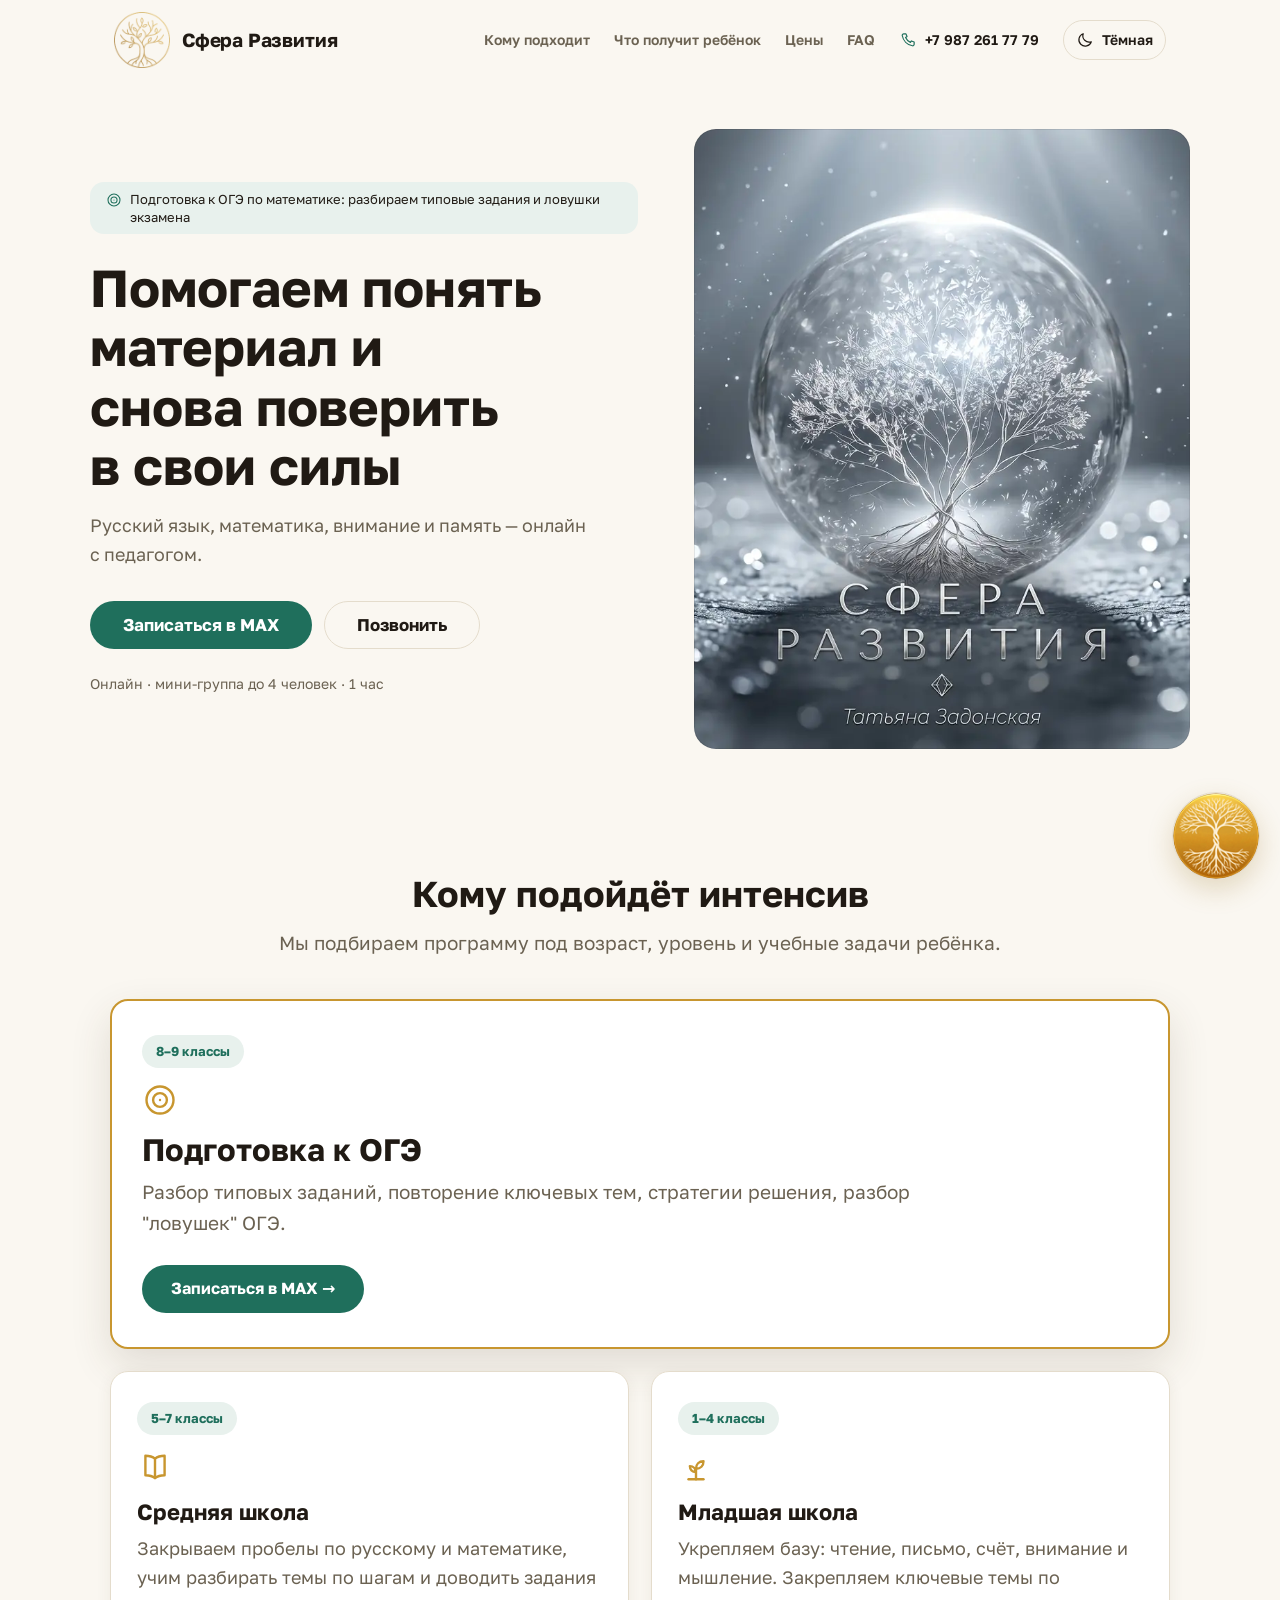
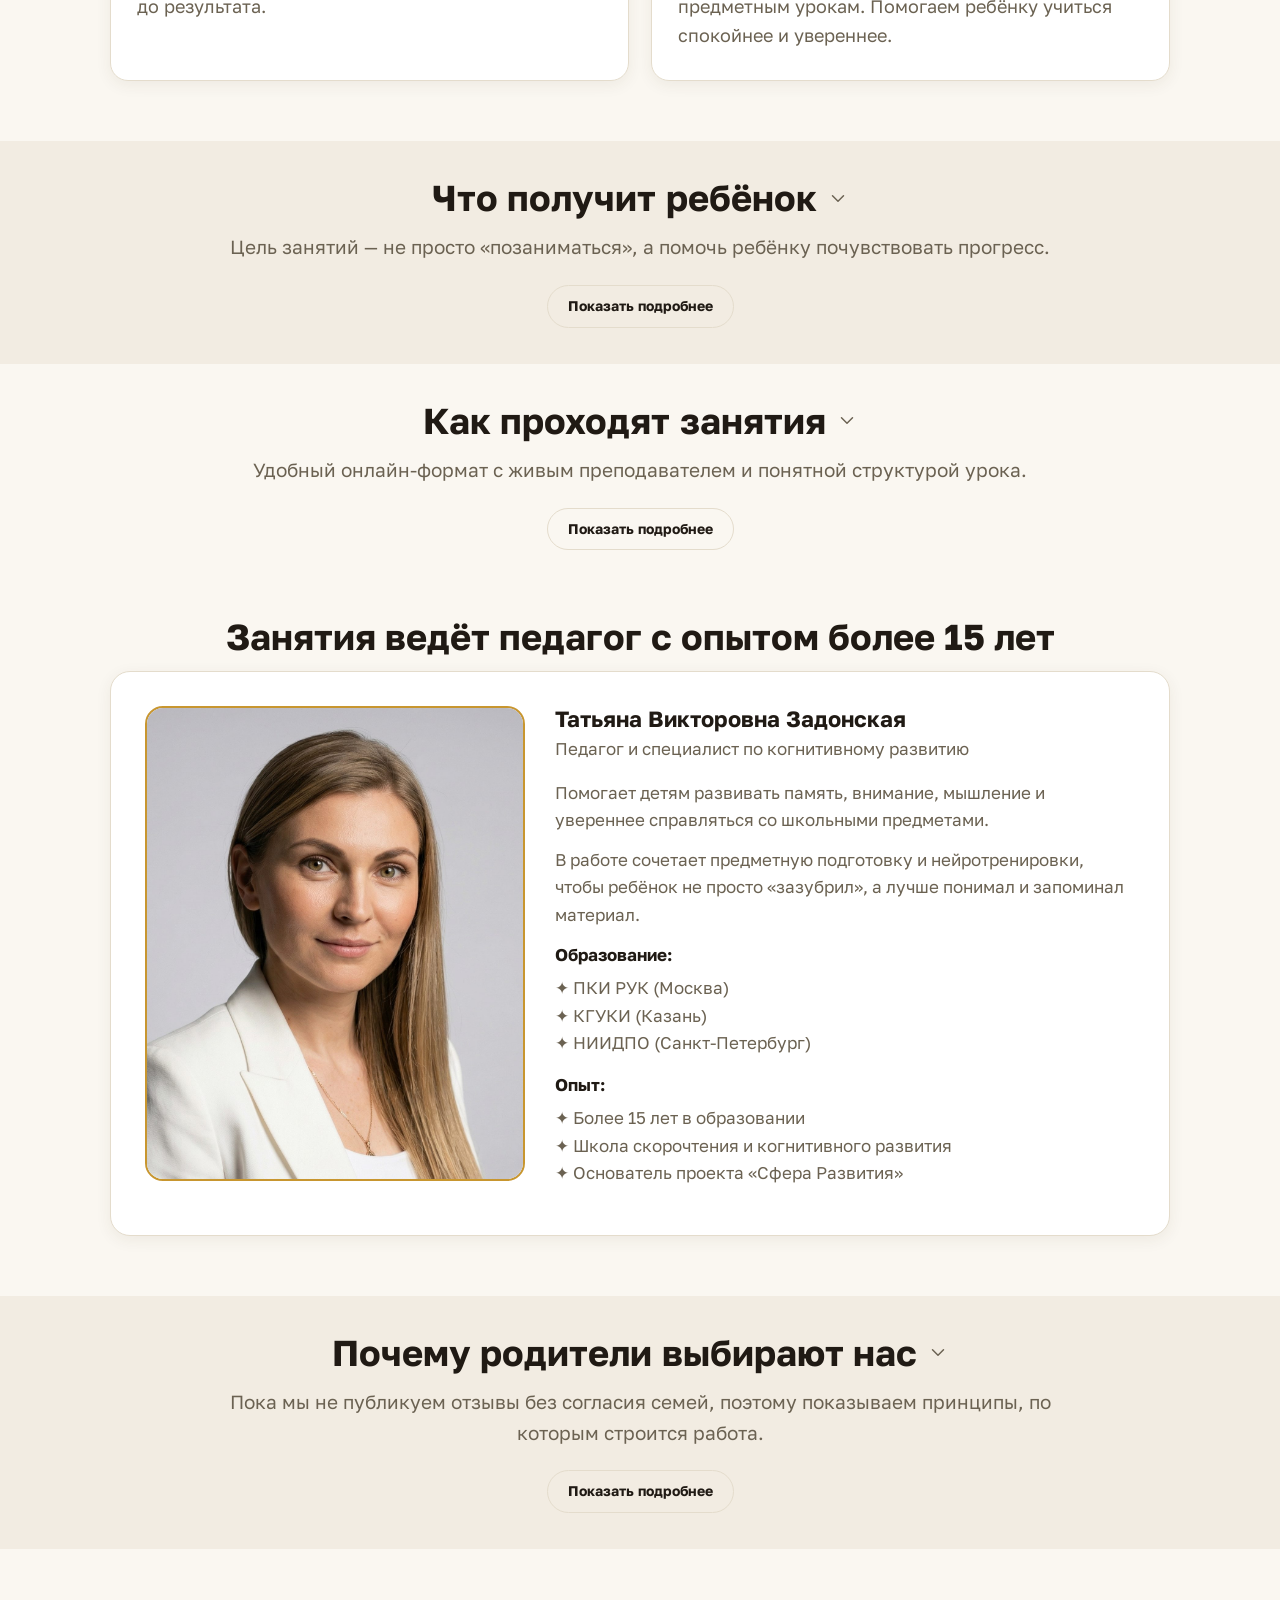
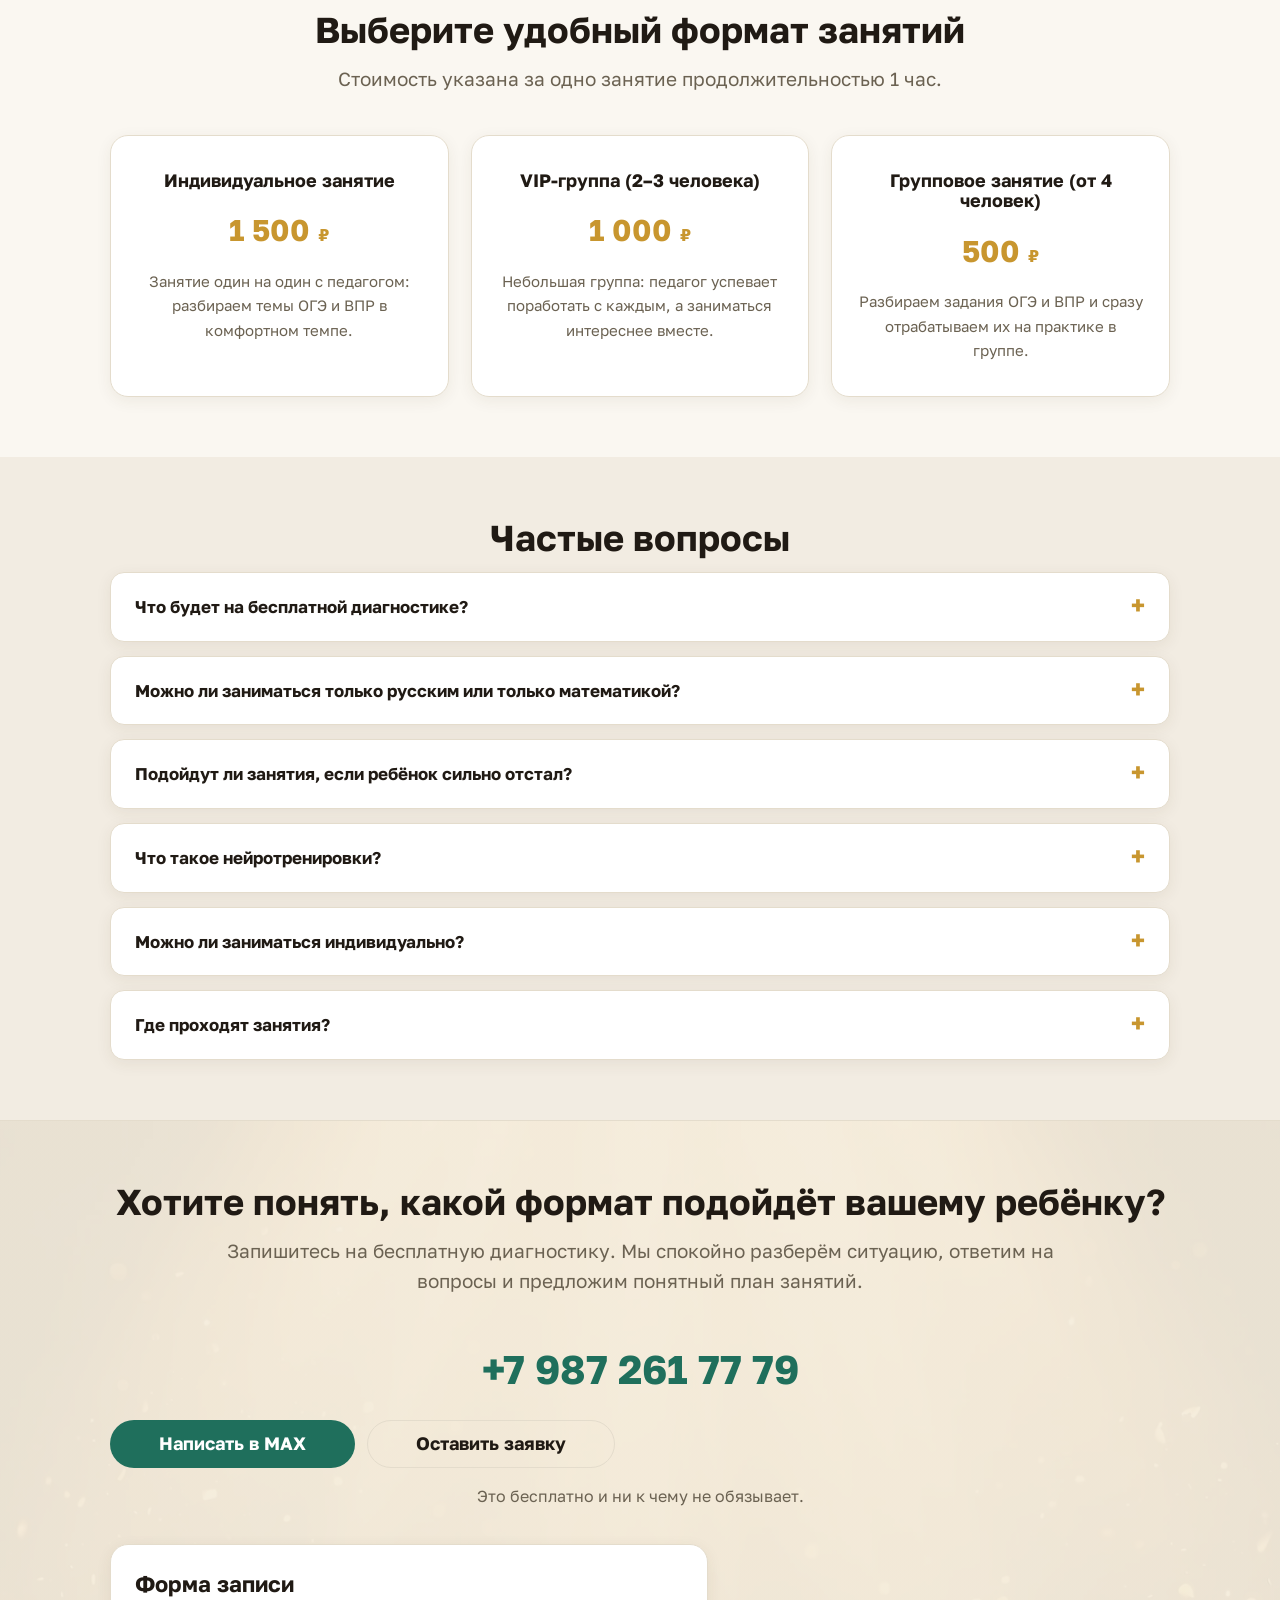
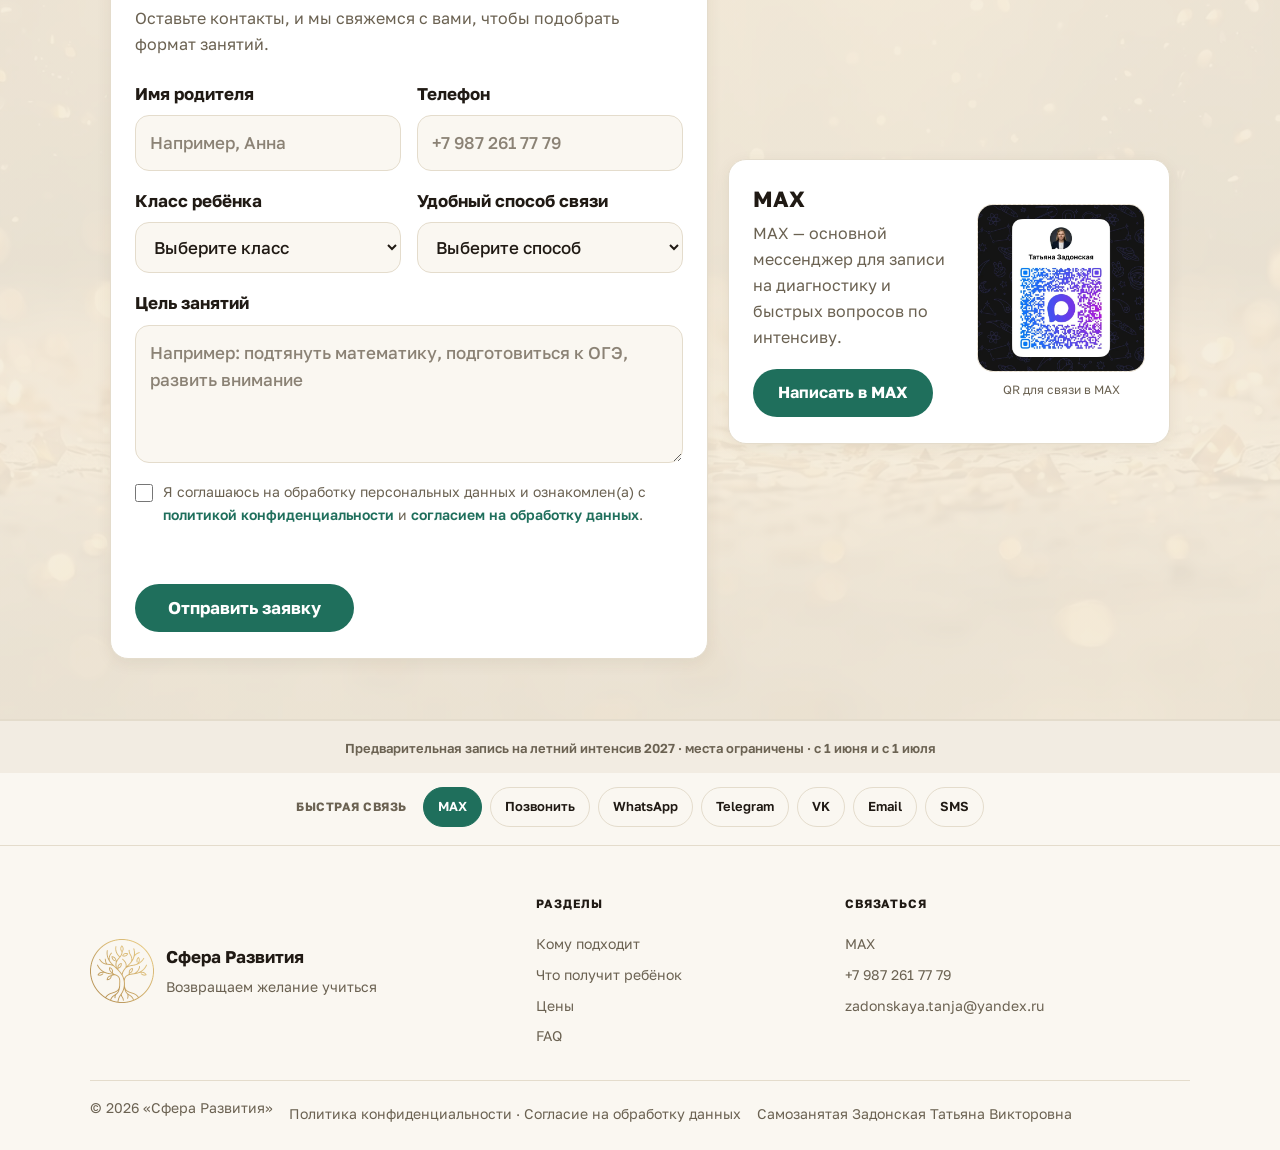
==== commit cd6856b9: "Design pass 1: palette, typography, header, hero, footer" ====
--- a/index.html
+++ b/index.html
@@ -26,6 +26,8 @@
 
   <script>document.documentElement.classList.replace("no-js", "js");</script>
   <link rel="stylesheet" href="styles.css">
+  <link rel="preload" href="assets/fonts/golos-text-cyrillic.woff2" as="font" type="font/woff2" crossorigin>
+  <link rel="preload" href="images/hero.jpg" as="image" fetchpriority="high">
   <script type="application/ld+json">
   {
     "@context": "https://schema.org",
@@ -211,54 +213,80 @@
     <path d="M6.8 6.8 17.2 17.2"/>
     <path d="M17.2 6.8 6.8 17.2"/>
   </symbol>
+  <symbol id="icon-menu" viewBox="0 0 24 24" fill="none" stroke="currentColor" stroke-width="1.6" stroke-linecap="round" stroke-linejoin="round">
+    <path d="M4 7h16"/>
+    <path d="M4 12h16"/>
+    <path d="M4 17h16"/>
+  </symbol>
+  <symbol id="icon-phone" viewBox="0 0 24 24" fill="none" stroke="currentColor" stroke-width="1.6" stroke-linecap="round" stroke-linejoin="round">
+    <path d="M6.3 3.8h3l1.4 3.6-1.9 1.4a12.4 12.4 0 0 0 6.4 6.4l1.4-1.9 3.6 1.4v3a2 2 0 0 1-2.2 2A17 17 0 0 1 4.3 6a2 2 0 0 1 2-2.2Z"/>
+  </symbol>
 </svg>
-<div class="top-cta top-cta--alt">
-  <p class="top-cta-text">Курс ОГЭ по математике с нуля — для 8 классов. К экзамену нужно готовиться заранее.</p>
-  <a class="top-cta-link" data-contact-link="max">Записаться в MAX →</a>
-</div>
-
-<header>
+<header class="site-header">
   <div class="nav">
     <a href="#hero" class="logo" aria-label="Сфера Развития — к первому экрану">
-      <img src="images/logo-light.png" class="logo-light" alt="Сфера Развития" width="128" height="128">
-      <img src="images/logo-dark.png" class="logo-dark" alt="Сфера Развития" width="128" height="128">
-      Сфера Развития
+      <img src="images/logo-light.png" class="logo-light" alt="" width="128" height="128">
+      <img src="images/logo-dark.png" class="logo-dark" alt="" width="128" height="128">
+      <span class="logo-text">Сфера Развития</span>
     </a>
-    <nav class="nav-links" aria-label="Основная навигация">
-      <a href="#audience">Кому подходит</a>
-      <a href="#results">Что получит ребёнок</a>
-      <a href="#pricing">Цены</a>
-      <a href="#faq">FAQ</a>
-    </nav>
-    <div class="nav-right">
-      <a class="nav-phone" data-contact-link="phone" data-contact-phone>Телефон</a>
-      <button class="theme-btn" type="button" id="themeBtn" aria-label="Переключить тему">
-        <svg class="theme-btn-icon theme-btn-icon--moon icon" aria-hidden="true"><use href="#icon-moon"></use></svg>
-        <svg class="theme-btn-icon theme-btn-icon--sun icon" aria-hidden="true"><use href="#icon-sun"></use></svg>
-        <span class="theme-btn-text">Тёмная</span>
-      </button>
-    </div>
+
+    <div class="nav-menu" id="siteMenu" data-mobile-menu>
+      <div class="nav-menu-head">
+        <span class="nav-menu-title">Меню</span>
+        <button class="nav-menu-close" type="button" aria-label="Закрыть меню" data-menu-close>
+          <svg class="icon" aria-hidden="true"><use href="#icon-close"></use></svg>
+        </button>
+      </div>
+      <nav class="nav-links" aria-label="Основная навигация">
+        <a href="#audience">Кому подходит</a>
+        <a href="#results">Что получит ребёнок</a>
+        <a href="#pricing">Цены</a>
+        <a href="#faq">FAQ</a>
+      </nav>
+      <a class="nav-phone" data-contact-link="phone" data-contact-phone aria-label="Позвонить">
+        <svg class="icon" aria-hidden="true"><use href="#icon-phone"></use></svg>
+        <span class="nav-phone-text" data-phone-text>+7 987 261 77 79</span>
+      </a>
+      <div class="nav-right">
+        <button class="theme-btn" type="button" id="themeBtn" aria-label="Переключить тему">
+          <svg class="theme-btn-icon theme-btn-icon--moon icon" aria-hidden="true"><use href="#icon-moon"></use></svg>
+          <svg class="theme-btn-icon theme-btn-icon--sun icon" aria-hidden="true"><use href="#icon-sun"></use></svg>
+          <span class="theme-btn-text">Тёмная</span>
+        </button>
+      </div>
+      <a class="btn nav-menu-cta" data-contact-link="max">Записаться в MAX</a>
+    </div>
+
+    <a class="nav-phone-compact" data-contact-link="phone" aria-label="Позвонить">
+      <svg class="icon" aria-hidden="true"><use href="#icon-phone"></use></svg>
+    </a>
+
+    <button class="nav-burger" type="button" aria-expanded="false" aria-controls="siteMenu" aria-label="Открыть меню" data-menu-toggle>
+      <svg class="icon" aria-hidden="true"><use href="#icon-menu"></use></svg>
+    </button>
   </div>
+
+  <div class="menu-scrim" data-menu-scrim></div>
 </header>
 
 <main>
   <section class="hero" id="hero">
-    <div class="hero-media" aria-hidden="true">
-      <img class="hero-image" src="images/hero.jpg" alt="" width="1600" height="894" loading="eager" fetchpriority="high" decoding="async" data-hero-image>
-    </div>
-    <div class="container">
-      <a class="badge badge--link" data-contact-link="max">Предварительная запись на летний интенсив · места ограничены</a>
-      <h1>Возвращаем желание учиться и помогаем понять материал</h1>
-      <p>Русский язык, математика и развитие внимания, памяти и мышления — в тёплом онлайн-формате с педагогом.</p>
-      <div class="hero-actions">
-        <a class="btn btn-lg" data-contact-link="max" data-analytics-goal="hero_cta_click" data-analytics-label="hero_max">Записаться в MAX</a>
-        <a class="btn btn-lg btn-secondary" data-contact-link="phone" data-analytics-goal="hero_cta_click" data-analytics-label="hero_phone">Позвонить</a>
-      </div>
-      <p class="hero-note">На вводном занятии определим уровень ребёнка, подберём формат и ответим на вопросы родителей.</p>
-      <div class="infobar">
-        <div class="chip"><b>Первый шаг</b>Бесплатная диагностика</div>
-        <div class="chip"><b>Где</b>Онлайн · Zoom</div>
-        <div class="chip"><b>Формат</b>Мини-группа / индивидуально</div>
+    <div class="hero-inner">
+      <div class="hero-content">
+        <p class="hero-offer hero-reveal">
+          <svg class="icon" aria-hidden="true"><use href="#icon-target"></use></svg>
+          <span>Подготовка к ОГЭ по математике: разбираем типовые задания и ловушки экзамена</span>
+        </p>
+        <h1 class="hero-reveal">Помогаем понять материал и снова поверить в свои силы</h1>
+        <p class="hero-sub hero-reveal">Русский язык, математика, внимание и память — онлайн с педагогом.</p>
+        <div class="hero-actions hero-reveal">
+          <a class="btn" data-contact-link="max" data-analytics-goal="hero_cta_click" data-analytics-label="hero_max">Записаться в MAX</a>
+          <a class="btn btn-secondary" data-contact-link="phone" data-analytics-goal="hero_cta_click" data-analytics-label="hero_phone">Позвонить</a>
+        </div>
+        <p class="hero-facts">Онлайн · мини-группа до 4 человек · 1 час</p>
+      </div>
+      <div class="hero-visual">
+        <img class="hero-image" src="images/hero.jpg" alt="" width="1200" height="671" loading="eager" fetchpriority="high" data-hero-image>
       </div>
     </div>
   </section>
@@ -614,9 +642,9 @@
   Сообщение скопировано — вставьте его в чат MAX
 </div>
 
-<nav class="mobile-sticky-bar" aria-label="Быстрая связь на мобильном" data-contact-list="mobile"></nav>
-
-<div class="top-cta top-cta--bottom">
+<nav class="mobile-sticky-bar" id="mobileStickyBar" aria-label="Быстрая связь на мобильном" data-contact-list="mobile"></nav>
+
+<div class="top-cta--bottom">
   <a data-contact-link="max">Предварительная запись на летний интенсив 2027 · места ограничены · с 1 июня и с 1 июля</a>
 </div>
 
@@ -628,8 +656,37 @@
 </section>
 
 <footer class="footer">
-  <p>© 2026 «Сфера Развития» · Летний интенсив · Онлайн (Zoom)</p>
-  <p>Запись: <a class="footer-link" data-contact-link="max">MAX</a> · <a class="footer-link" data-contact-link="phone" data-contact-phone>телефон</a> · <a class="footer-link" data-contact-link="whatsapp">WhatsApp</a></p>
+  <div class="footer-inner">
+    <div class="footer-brand">
+      <img src="images/logo-light.png" class="logo-light" alt="" width="128" height="128" loading="lazy">
+      <img src="images/logo-dark.png" class="logo-dark" alt="" width="128" height="128" loading="lazy">
+      <div>
+        <p class="footer-brand-name">Сфера Развития</p>
+        <p class="footer-tagline">Возвращаем желание учиться</p>
+      </div>
+    </div>
+
+    <nav class="footer-nav" aria-label="Разделы сайта">
+      <p class="footer-title">Разделы</p>
+      <a href="#audience">Кому подходит</a>
+      <a href="#results">Что получит ребёнок</a>
+      <a href="#pricing">Цены</a>
+      <a href="#faq">FAQ</a>
+    </nav>
+
+    <div class="footer-contacts">
+      <p class="footer-title">Связаться</p>
+      <a data-contact-link="max">MAX</a>
+      <a data-contact-link="phone" data-contact-phone>Телефон</a>
+      <a data-contact-link="email">zadonskaya.tanja@yandex.ru</a>
+    </div>
+  </div>
+
+  <div class="footer-bottom">
+    <p>© 2026 «Сфера Развития»</p>
+    <p><a href="privacy.html">Политика конфиденциальности</a> · <a href="consent.html">Согласие на обработку данных</a></p>
+    <p>Самозанятая Задонская Татьяна Викторовна</p>
+  </div>
 </footer>
 
 <script src="app.js" defer></script>
--- a/styles.css
+++ b/styles.css
@@ -1,38 +1,102 @@
+/* Шрифт: Golos Text (Paratype, SIL OFL 1.1), самохостинг.
+   Файлы и лицензия — assets/fonts/, см. docs/BRAND.md § «Шрифт».
+   Переменный шрифт: один файл на подмножество, ось wght 400–900.
+   Подмножества только cyrillic + latin; U+20BD (₽) добавлен в latin. */
+@font-face {
+  font-family: "Golos Text";
+  font-style: normal;
+  font-weight: 400 900;
+  font-display: swap;
+  src: url("assets/fonts/golos-text-cyrillic.woff2") format("woff2");
+  unicode-range: U+0301, U+0400-045F, U+0490-0491, U+04B0-04B1, U+2116, U+20BD;
+}
+
+@font-face {
+  font-family: "Golos Text";
+  font-style: normal;
+  font-weight: 400 900;
+  font-display: swap;
+  src: url("assets/fonts/golos-text-latin.woff2") format("woff2");
+  unicode-range: U+0000-00FF, U+0131, U+0152-0153, U+02BB-02BC, U+02C6, U+02DA, U+02DC,
+    U+0304, U+0308, U+0329, U+2000-206F, U+20AC, U+20BD, U+2122, U+2191, U+2193,
+    U+2212, U+2215, U+FEFF, U+FFFD;
+}
+
 :root {
-  --bg: #fbf7ef;
-  --bg2: #f4ecdc;
+  color-scheme: light;
+
+  /* Цвет: 60 % бумага и текст, 30 % зелёный, 10 % золото */
+  --bg: #faf7f1;
+  --bg-2: #f2ece2;
   --card: #ffffff;
+  --line: #e4dccc;
+  --text: #201a14;
+  --muted: #6b6252;
   --gold: #c8962f;
-  --gold2: #a9791f;
-  --pink: #e8a9b8;
-  --text: #221f18;
-  --muted: #5c574c;
-  --line: rgba(200, 150, 47, .3);
-  --shadow: 0 10px 30px rgba(160, 120, 40, .12);
-
-  --font-sans: "Inter", "Segoe UI", system-ui, -apple-system, "Helvetica Neue", Arial, sans-serif;
-  --fs-h1: clamp(32px, 6vw, 58px);
-  --fs-h2: clamp(26px, 4vw, 38px);
-  --fs-h3: 23px;
-  --fs-h3-lg: clamp(26px, 4vw, 34px);
+  --gold-2: #f5d287;
+  --accent: #1f6f5c;
+  --accent-soft: #e8f1ed;
+  --accent-hover: #17574a;
+  --focus: #2a8570;
+
+  /* Типографика: Golos Text выше по x-height — кегли заголовков на 1–2 px меньше */
+  --font-sans: "Golos Text", system-ui, -apple-system, "Segoe UI", sans-serif;
+  --fs-h1: clamp(30px, 5.2vw, 52px);
+  --fs-h2: clamp(25px, 3.6vw, 36px);
+  --fs-h3: 22px;
+  --fs-h3-lg: clamp(25px, 3.4vw, 31px);
   --fs-body: 17px;
   --fs-small: 14px;
-  --lh-heading: 1.15;
-  --lh-body: 1.6;
+  --lh-heading: 1.14;
+  --lh-body: 1.62;
   --measure: 70ch;
+
+  /* Отступы: 4 / 8 / 12 / 16 / 24 / 32 / 48 / 64 */
+  --s-1: 4px;
+  --s-2: 8px;
+  --s-3: 12px;
+  --s-4: 16px;
+  --s-5: 24px;
+  --s-6: 32px;
+  --s-7: 48px;
+  --s-8: 64px;
+
+  /* Радиусы */
+  --r-sm: 8px;
+  --r-md: 14px;
+  --r-lg: 22px;
+  --r-pill: 999px;
+
+  /* Тени */
+  --shadow-sm: 0 4px 16px rgba(74, 58, 32, .07);
+  --shadow-md: 0 16px 40px rgba(74, 58, 32, .14);
+
+  /* Переходы */
+  --ease: cubic-bezier(.4, 0, .2, 1);
+  --dur: 200ms;
+
+  /* Сетка */
+  --container: 1100px;
 }
 
 [data-theme="dark"] {
-  --bg: #0e0d10;
-  --bg2: #181820;
-  --card: #17161d;
-  --gold: #e0b15c;
-  --gold2: #f5d287;
-  --pink: #e8a9b8;
-  --text: #f3f0e9;
-  --muted: #b8b3a8;
-  --line: rgba(224, 177, 92, .25);
-  --shadow: 0 10px 30px rgba(0, 0, 0, .5);
+  color-scheme: dark;
+
+  --bg: #12100e;
+  --bg-2: #1b1815;
+  --card: #22201c;
+  --line: #332f29;
+  --text: #f2ede4;
+  --muted: #a69c8c;
+  --gold: #d9a845;
+  --gold-2: #e8be6c;
+  --accent: #3e9b84;
+  --accent-soft: #1a2a26;
+  --accent-hover: #4fb39a;
+  --focus: #6fd0b4;
+
+  --shadow-sm: 0 4px 16px rgba(0, 0, 0, .42);
+  --shadow-md: 0 16px 40px rgba(0, 0, 0, .55);
 }
 
 * {
@@ -63,6 +127,17 @@
   cursor: pointer;
 }
 
+/* Единое кольцо фокуса: видно на светлой и тёмной теме, включая ссылки,
+   кнопки и поля. У полей формы своё кольцо — см. .form-field … :focus. */
+a:focus-visible,
+button:focus-visible,
+input:focus-visible,
+select:focus-visible,
+textarea:focus-visible {
+  outline: 2px solid var(--focus);
+  outline-offset: 2px;
+}
+
 button {
   font: inherit;
 }
@@ -76,7 +151,7 @@
 h1,
 h2,
 h3 {
-  font-weight: 800;
+  font-weight: 700;
   line-height: var(--lh-heading);
   text-wrap: balance;
 }
@@ -135,64 +210,12 @@
   display: inline;
 }
 
-.top-cta {
-  background: linear-gradient(135deg, #f5d287, var(--gold));
-  padding: 12px 20px;
-  text-align: center;
-}
-
-.top-cta a {
-  color: #1a1306;
-  font-size: clamp(16px, 2.4vw, 22px);
-  font-weight: 800;
-}
-
-.top-cta--alt {
-  display: flex;
-  align-items: center;
-  justify-content: center;
-  gap: 16px 28px;
-  flex-wrap: wrap;
-  background: linear-gradient(135deg, #f5d287, var(--gold) 55%, var(--gold2));
-  padding: 20px;
-}
-
-.top-cta--alt .top-cta-text {
-  color: #201705;
-  font-size: clamp(17px, 1.35vw, 20px);
-  font-weight: 800;
-  line-height: 1.3;
-}
-
-.top-cta--alt .top-cta-link {
-  flex-shrink: 0;
-  border-radius: 30px;
-  background: #1a1306;
-  box-shadow: 0 10px 24px rgba(26, 19, 6, .28);
-  color: #f7e8c8;
-  font-size: 16px;
-  font-weight: 800;
-  padding: 13px 26px;
-  white-space: nowrap;
-  text-align: center;
-  transition: transform .2s, background .2s;
-}
-
-.top-cta--alt .top-cta-link:hover {
-  background: #33280f;
-  transform: translateY(-2px);
-}
-
-@media (min-width: 1280px) {
-  .top-cta--alt .top-cta-text {
-    white-space: nowrap;
-  }
-}
-
+/* Нижняя полоса-объявление. Полоса над шапкой убрана: её текст переехал
+   в hero бейджем-оффером (.hero-offer). */
 .top-cta--bottom {
   border-top: 1px solid var(--line);
-  background: var(--bg2);
-  padding: 12px 20px;
+  background: var(--bg-2);
+  padding: var(--s-3) var(--s-5);
   text-align: center;
 }
 
@@ -201,90 +224,140 @@
   font-size: 13px;
   font-weight: 600;
   line-height: 1.4;
-  transition: color .2s;
+  transition: color var(--dur) var(--ease);
 }
 
 .top-cta--bottom a:hover {
-  color: var(--gold2);
-}
-
+  color: var(--accent);
+}
+
+/* Шапка: в покое прозрачная (под ней --bg), после 24 px прокрутки —
+   фон --bg, линия --line и мягкая тень. Класс .is-scrolled ставит app.js. */
 header {
   position: sticky;
   top: 0;
   z-index: 100;
-  border-bottom: 1px solid var(--line);
-  background: color-mix(in srgb, var(--bg) 92%, transparent);
-  backdrop-filter: blur(10px);
+  border-bottom: 1px solid transparent;
+  background: transparent;
+  transition: background var(--dur) var(--ease), border-color var(--dur) var(--ease),
+    box-shadow var(--dur) var(--ease);
+}
+
+header.is-scrolled {
+  border-bottom-color: var(--line);
+  background: var(--bg);
+  box-shadow: var(--shadow-sm);
+}
+
+/* Без JS состояние прокрутки не переключается — держим фон сразу,
+   иначе липкая шапка ляжет прозрачной поверх текста. */
+.no-js header {
+  border-bottom-color: var(--line);
+  background: var(--bg);
 }
 
 .nav {
   display: flex;
   align-items: center;
-  justify-content: space-between;
-  max-width: 1100px;
+  flex-wrap: wrap;
+  gap: var(--s-5);
+  max-width: var(--container);
   margin: 0 auto;
-  padding: 12px 20px;
-  gap: 10px;
-  flex-wrap: wrap;
+  padding: var(--s-3) var(--s-5);
+}
+
+/* На десктопе .nav-menu — не коробка: .nav-links и .nav-right становятся
+   прямыми элементами флекс-строки шапки. На ≤900 px этот же блок
+   превращается в выезжающую панель меню. */
+.nav-menu {
+  display: contents;
 }
 
 .logo {
+  display: inline-flex;
+  align-items: center;
+  gap: var(--s-3);
+  color: var(--text);
+  font-size: 19px;
+  font-weight: 700;
+  letter-spacing: -.01em;
+  white-space: nowrap;
+}
+
+.logo img {
+  width: auto;
+  height: 56px;
+}
+
+.nav-links {
   display: flex;
   align-items: center;
-  gap: 10px;
-  color: var(--gold2);
-  font-size: 18px;
-  font-weight: 800;
-}
-
-.logo img {
-  width: auto;
-  height: 64px;
+  gap: var(--s-5);
+  margin-left: auto;
+  color: var(--muted);
+  font-size: var(--fs-small);
+  font-weight: 600;
+}
+
+.nav-links a {
+  padding: var(--s-2) 0;
+  transition: color var(--dur) var(--ease);
+}
+
+.nav-links a:hover {
+  color: var(--accent);
 }
 
 .nav-right {
   display: flex;
   align-items: center;
-  gap: 14px;
   flex-wrap: wrap;
-}
-
-.nav-links {
-  display: flex;
+  gap: var(--s-3);
+}
+
+/* Телефон в шапке: иконка трубки + номер. */
+.nav-phone {
+  display: inline-flex;
   align-items: center;
-  gap: 18px;
-  flex-wrap: wrap;
-  color: var(--muted);
+  gap: var(--s-2);
+  color: var(--text);
   font-size: var(--fs-small);
-  font-weight: 700;
-}
-
-.nav-links a {
-  transition: color .2s;
-}
-
-.nav-links a:hover {
-  color: var(--gold2);
-}
-
-.nav-phone {
-  color: var(--gold2);
-  font-weight: 700;
+  font-weight: 600;
   white-space: nowrap;
+  transition: color var(--dur) var(--ease);
+}
+
+.nav-phone .icon {
+  width: 18px;
+  height: 18px;
+  color: var(--accent);
+}
+
+.nav-phone:hover {
+  color: var(--accent);
 }
 
 .theme-btn {
   display: inline-flex;
   align-items: center;
-  gap: 8px;
+  justify-content: center;
+  gap: var(--s-2);
+  min-height: 40px;
   border: 1px solid var(--line);
-  border-radius: 30px;
-  background: none;
+  border-radius: var(--r-pill);
+  background: transparent;
   color: var(--text);
   cursor: pointer;
   font-size: var(--fs-small);
+  font-weight: 600;
   line-height: 1;
-  padding: 7px 14px;
+  padding: var(--s-2) var(--s-3);
+  transition: border-color var(--dur) var(--ease), color var(--dur) var(--ease);
+}
+
+.theme-btn:hover {
+  border-color: var(--accent);
+  color: var(--accent);
 }
 
 .theme-btn .icon {
@@ -304,180 +377,227 @@
   display: inline-block;
 }
 
+/* Бургер и панель меню: на десктопе их нет, включаются на ≤900 px.
+   Селекторы с .site-header, чтобы перебить display у .btn и не задеть
+   служебные страницы (там своего меню нет). */
+.site-header .nav-burger,
+.site-header .nav-phone-compact,
+.site-header .menu-scrim,
+.site-header .nav-menu-head,
+.site-header .nav-menu-cta {
+  display: none;
+}
+
+/* Первый экран: две колонки, текст на сплошном --bg, без оверлеев. */
 .hero {
+  padding: var(--s-7) var(--s-5) var(--s-8);
+}
+
+.hero-inner {
+  display: grid;
+  max-width: var(--container);
+  margin: 0 auto;
+  gap: var(--s-6);
+}
+
+@media (min-width: 1001px) {
+  .hero-inner {
+    grid-template-columns: 1.05fr .95fr;
+    gap: 56px;
+    align-items: center;
+  }
+}
+
+/* Бейдж-оффер про ОГЭ: текст бывшей полосы над шапкой. Мелкий, на --accent-soft,
+   кегль на 1 px меньше прежних 14 px у старого бейджа. */
+.hero-offer {
+  display: inline-flex;
+  align-items: flex-start;
+  gap: var(--s-2);
+  max-width: 100%;
+  margin-bottom: var(--s-5);
+  border-radius: var(--r-md);
+  background: var(--accent-soft);
+  color: var(--text);
+  font-size: 13px;
+  line-height: 1.4;
+  padding: var(--s-2) var(--s-4);
+}
+
+.hero-offer .icon {
+  width: 16px;
+  height: 16px;
+  margin-top: 2px;
+  color: var(--accent);
+}
+
+.hero h1 {
+  max-width: 18ch;
+  margin-bottom: var(--s-4);
+  font-size: var(--fs-h1);
+  /* Слова не рвём: перенос только по пробелам, без hyphens */
+  hyphens: manual;
+  overflow-wrap: normal;
+}
+
+.hero-sub {
+  max-width: 46ch;
+  margin-bottom: var(--s-6);
+  color: var(--muted);
+  font-size: clamp(17px, 1.4vw, 19px);
+}
+
+.hero-actions,
+.contact-actions {
+  display: flex;
+  align-items: center;
+  gap: var(--s-3);
+  flex-wrap: wrap;
+}
+
+/* Факты одной строкой — вместо прежних чипов-плашек. */
+.hero-facts {
+  margin-top: var(--s-5);
+  color: var(--muted);
+  font-size: var(--fs-small);
+}
+
+.hero-visual {
   position: relative;
   overflow: hidden;
-  padding: 90px 20px 70px;
-  background: #2a2010;
-  color: #fff;
-  text-align: center;
-}
-
-.hero-media {
+  border-radius: var(--r-lg);
+  aspect-ratio: 4 / 5;
+}
+
+/* Тонкая внутренняя линия по краю кадра: inset-тень на самом контейнере
+   не видна — картинка её перекрывает, поэтому рисуем псевдоэлементом. */
+.hero-visual::after {
+  content: "";
   position: absolute;
   inset: 0;
-  z-index: 0;
-  overflow: hidden;
-  background: #2a2010;
+  border-radius: inherit;
+  box-shadow: inset 0 0 0 1px rgba(32, 26, 20, .1);
+  pointer-events: none;
+}
+
+[data-theme="dark"] .hero-visual::after {
+  box-shadow: inset 0 0 0 1px rgba(242, 237, 228, .12);
 }
 
 .hero-image {
   display: block;
   width: 100%;
   height: 100%;
-  aspect-ratio: 16 / 9;
   object-fit: cover;
   object-position: center;
 }
 
-.hero-media::after {
-  content: "";
-  position: absolute;
-  inset: 0;
-  background: linear-gradient(rgba(40, 30, 10, .55), rgba(40, 30, 10, .55));
-  transition: background .3s;
-}
-
-[data-theme="dark"] .hero-media::after {
-  background: linear-gradient(rgba(8, 7, 5, .6), rgba(8, 7, 5, .72));
-}
-
-.hero > .container {
-  position: relative;
-  z-index: 1;
-}
-
-.hero .badge {
-  display: inline-block;
-  margin-bottom: 22px;
-  border-radius: 30px;
-  background: var(--gold);
-  color: #1a1306;
-  font-size: 14px;
-  font-weight: 700;
-  padding: 7px 20px;
-}
-
-.hero .badge--link {
+/* Появление первого экрана: opacity + translateY(8px), 250 мс, шаг 60 мс. */
+@keyframes hero-in {
+  from {
+    opacity: 0;
+    transform: translateY(8px);
+  }
+
+  to {
+    opacity: 1;
+    transform: none;
+  }
+}
+
+.hero-reveal {
+  animation: hero-in 250ms var(--ease) both;
+}
+
+.hero-reveal:nth-child(2) {
+  animation-delay: 60ms;
+}
+
+.hero-reveal:nth-child(3) {
+  animation-delay: 120ms;
+}
+
+.hero-reveal:nth-child(4) {
+  animation-delay: 180ms;
+}
+
+@media (prefers-reduced-motion: reduce) {
+  .hero-reveal {
+    animation: none;
+  }
+}
+
+.cta-note {
+  max-width: 620px;
+  margin: var(--s-4) auto 0;
+  color: var(--muted);
+  font-size: 16px;
+}
+
+/* Кнопки. Главное действие — --accent с белым текстом, золота на кнопках нет;
+   второстепенное — прозрачное с рамкой --line. */
+.btn {
   display: inline-flex;
   align-items: center;
   justify-content: center;
-  max-width: 100%;
-  min-height: 44px;
-  font-size: 15px;
-  line-height: 1.35;
-  padding: 10px 22px;
+  min-height: 48px;
+  border: 1px solid transparent;
+  border-radius: var(--r-pill);
+  background: var(--accent);
+  color: #fff;
+  cursor: pointer;
+  font-size: 17px;
+  font-weight: 700;
+  line-height: 1.2;
+  padding: var(--s-3) var(--s-6);
   text-align: center;
-  transition: background .2s, box-shadow .2s, transform .2s;
-}
-
-.hero .badge--link:hover {
-  background: #f5d287;
-  box-shadow: 0 10px 24px rgba(0, 0, 0, .28);
-  transform: translateY(-2px);
-}
-
-.hero h1 {
-  margin-bottom: 18px;
-  font-size: var(--fs-h1);
-  text-shadow: 0 2px 14px rgba(0, 0, 0, .4);
-}
-
-.hero h1 span {
-  background: linear-gradient(135deg, #f5d287, #e8a9b8);
-  background-clip: text;
-  -webkit-background-clip: text;
-  -webkit-text-fill-color: transparent;
-}
-
-.hero p {
-  max-width: 680px;
-  margin: 0 auto 30px;
-  font-size: clamp(17px, 2.5vw, 21px);
-  text-shadow: 0 2px 10px rgba(0, 0, 0, .4);
-}
-
-.hero-actions,
-.contact-actions {
-  display: flex;
-  justify-content: center;
-  align-items: center;
-  gap: 14px;
-  flex-wrap: wrap;
-}
-
-.hero .hero-note,
-.cta-note {
-  max-width: 620px;
-  margin: 18px auto 0;
-  color: rgba(255, 255, 255, .88);
-  font-size: 16px;
-}
-
-.btn {
-  display: inline-block;
-  border: none;
-  border-radius: 50px;
-  background: linear-gradient(135deg, #f5d287, var(--gold));
-  box-shadow: 0 8px 25px rgba(200, 150, 47, .4);
-  color: #1a1306;
-  cursor: pointer;
+  transition: background var(--dur) var(--ease), border-color var(--dur) var(--ease),
+    color var(--dur) var(--ease);
+}
+
+.btn:hover {
+  background: var(--accent-hover);
+}
+
+/* Тёмная тема: --accent светлее, белый текст на нём даёт 3.4:1 — заливки
+   используют цвет бумаги (5.7:1). Переопределяем только цвет. */
+[data-theme="dark"] .btn:not(.btn-secondary),
+[data-theme="dark"] .copy-btn.is-copied,
+[data-theme="dark"] .contact-links a[data-contact-link="max"],
+[data-theme="dark"] .thank-actions a[data-contact-link="max"],
+[data-theme="dark"] .form-error-contacts a[data-contact-link="max"],
+[data-theme="dark"] .sfera-channels a[data-contact-link="max"],
+[data-theme="dark"] .mobile-sticky-bar a[data-contact-link="max"],
+[data-theme="dark"] .contact-links a[data-contact-link="max"]:hover,
+[data-theme="dark"] .thank-actions a[data-contact-link="max"]:hover,
+[data-theme="dark"] .form-error-contacts a[data-contact-link="max"]:hover,
+[data-theme="dark"] .sfera-channels a[data-contact-link="max"]:hover,
+[data-theme="dark"] .mobile-sticky-bar a[data-contact-link="max"]:hover {
+  color: var(--bg);
+}
+
+[data-theme="dark"] .age-badge,
+[data-theme="dark"] .audience-card--primary .age-badge {
+  color: var(--accent-hover);
+}
+
+.btn-lg {
   font-size: 18px;
-  font-weight: 800;
-  padding: 16px 38px;
-  transition: transform .2s, box-shadow .2s;
-}
-
-.btn:hover {
-  box-shadow: 0 12px 30px rgba(200, 150, 47, .55);
-  transform: translateY(-3px);
-}
-
-.btn-lg {
-  font-size: 20px;
-  padding: 18px 46px;
-}
-
-.btn-secondary {
-  border: 1px solid rgba(255, 255, 255, .45);
-  background: rgba(255, 255, 255, .12);
-  color: #fff;
-  box-shadow: none;
-  backdrop-filter: blur(6px);
-}
-
-.btn-secondary:hover {
-  box-shadow: 0 12px 30px rgba(255, 255, 255, .16);
-}
-
+  padding: var(--s-3) var(--s-7);
+}
+
+.btn-secondary,
 .cta-section .btn-secondary {
   border-color: var(--line);
-  color: var(--gold2);
-}
-
-.infobar {
-  display: flex;
-  justify-content: center;
-  margin-top: 34px;
-  gap: 14px;
-  flex-wrap: wrap;
-}
-
-.infobar .chip {
-  border: 1px solid rgba(255, 255, 255, .3);
-  border-radius: 14px;
-  background: rgba(255, 255, 255, .12);
-  backdrop-filter: blur(6px);
-  font-size: 16px;
-  padding: 12px 22px;
-}
-
-.infobar .chip b {
-  display: block;
-  color: #f5d287;
-  font-size: 13px;
-  letter-spacing: .5px;
-  text-transform: uppercase;
+  background: transparent;
+  color: var(--text);
+}
+
+.btn-secondary:hover,
+.cta-section .btn-secondary:hover {
+  border-color: var(--accent);
+  background: transparent;
+  color: var(--accent);
 }
 
 section {
@@ -504,7 +624,7 @@
 }
 
 .section-alt {
-  background: var(--bg2);
+  background: var(--bg-2);
 }
 
 .section-title {
@@ -514,7 +634,7 @@
 }
 
 .section-title span {
-  color: var(--gold2);
+  color: var(--text);
 }
 
 .section-sub {
@@ -539,7 +659,7 @@
   border: 1px solid var(--line);
   border-radius: 18px;
   background: var(--card);
-  box-shadow: var(--shadow);
+  box-shadow: var(--shadow-sm);
   padding: 30px 26px;
   transition: transform .2s;
 }
@@ -552,7 +672,7 @@
   display: flex;
   align-items: center;
   margin-bottom: 14px;
-  color: var(--gold2);
+  color: var(--gold);
 }
 
 .card .ico .icon {
@@ -566,7 +686,7 @@
 
 .card h3 {
   margin-bottom: 10px;
-  color: var(--gold2);
+  color: var(--text);
   font-size: var(--fs-h3);
 }
 
@@ -591,10 +711,8 @@
 
 .audience-card--primary {
   border: 2px solid var(--gold);
-  background:
-    linear-gradient(180deg, rgba(200, 150, 47, .1), rgba(200, 150, 47, 0) 70%),
-    var(--card);
-  box-shadow: 0 16px 40px rgba(160, 120, 40, .18);
+  background: var(--card);
+  box-shadow: var(--shadow-md);
   padding: 34px 30px;
 }
 
@@ -608,8 +726,8 @@
 }
 
 .audience-card--primary .age-badge {
-  background: linear-gradient(135deg, #f5d287, var(--gold));
-  color: #1a1306;
+  background: var(--accent-soft);
+  color: var(--accent);
 }
 
 .audience-card-cta {
@@ -625,11 +743,11 @@
 .age-badge {
   display: inline-block;
   margin-bottom: 14px;
-  border-radius: 30px;
-  background: rgba(200, 150, 47, .12);
-  color: var(--gold2);
+  border-radius: var(--r-pill);
+  background: var(--accent-soft);
+  color: var(--accent);
   font-size: 13px;
-  font-weight: 800;
+  font-weight: 700;
   padding: 6px 14px;
 }
 
@@ -647,22 +765,22 @@
   border: 1px solid var(--line);
   border-radius: 18px;
   background: var(--card);
-  box-shadow: var(--shadow);
+  box-shadow: var(--shadow-sm);
   padding: 26px 24px;
 }
 
 .step-num {
   display: inline-block;
   margin-bottom: 16px;
-  color: var(--gold2);
+  color: var(--muted);
   font-size: 13px;
-  font-weight: 800;
+  font-weight: 700;
   letter-spacing: 1px;
 }
 
 .step h3 {
   margin-bottom: 10px;
-  color: var(--gold2);
+  color: var(--text);
   font-size: var(--fs-h3);
 }
 
@@ -689,14 +807,14 @@
 
 .section-toggle:hover,
 .section-toggle:focus-visible {
-  color: var(--gold2);
+  color: var(--accent);
 }
 
 .section-chevron {
   width: 22px;
   height: 22px;
   flex-shrink: 0;
-  color: var(--gold2);
+  color: var(--muted);
   transition: transform .3s ease;
 }
 
@@ -709,20 +827,22 @@
   width: fit-content;
   margin: 22px auto 0;
   border: 1px solid var(--line);
-  border-radius: 30px;
-  background: var(--card);
-  color: var(--gold2);
+  border-radius: var(--r-pill);
+  background: transparent;
+  color: var(--text);
   cursor: pointer;
   font: inherit;
   font-size: var(--fs-small);
-  font-weight: 800;
+  font-weight: 700;
   padding: 9px 20px;
-  transition: border-color .2s, background .2s, color .2s;
+  transition: border-color var(--dur) var(--ease), background var(--dur) var(--ease),
+    color var(--dur) var(--ease);
 }
 
 .section-more:hover {
-  border-color: var(--gold);
-  background: rgba(200, 150, 47, .1);
+  border-color: var(--accent);
+  background: transparent;
+  color: var(--accent);
 }
 
 .no-js .section-more {
@@ -773,16 +893,16 @@
   border: 1px solid var(--line);
   border-radius: 16px;
   background: var(--card);
-  box-shadow: var(--shadow);
+  box-shadow: var(--shadow-sm);
   padding: 24px;
   text-align: center;
 }
 
 .day .d {
   margin-bottom: 8px;
-  color: var(--gold2);
+  color: var(--gold);
   font-size: 32px;
-  font-weight: 800;
+  font-weight: 700;
 }
 
 .day p {
@@ -808,7 +928,7 @@
   border: 1px solid var(--line);
   border-radius: 18px;
   background: var(--card);
-  box-shadow: var(--shadow);
+  box-shadow: var(--shadow-sm);
   padding: 34px 26px;
   text-align: center;
 }
@@ -820,12 +940,12 @@
 
 a.price:hover {
   border-color: var(--gold);
-  box-shadow: 0 18px 36px rgba(200, 150, 47, .28);
+  box-shadow: var(--shadow-md);
   transform: translateY(-5px);
 }
 
 a.price:focus-visible {
-  outline: 3px solid var(--gold);
+  outline: 3px solid var(--focus);
   outline-offset: 3px;
 }
 
@@ -833,7 +953,7 @@
 .price h4 {
   margin-bottom: 12px;
   font-size: calc(var(--fs-h3) - 4px);
-  font-weight: 800;
+  font-weight: 700;
   line-height: var(--lh-heading);
 }
 
@@ -845,9 +965,9 @@
 
 .price .amount {
   margin: 4px 0;
-  color: var(--gold2);
+  color: var(--gold);
   font-size: 30px;
-  font-weight: 800;
+  font-weight: 700;
 }
 
 .price .amount small {
@@ -868,7 +988,7 @@
   border: 1px solid var(--line);
   border-radius: 20px;
   background: var(--card);
-  box-shadow: var(--shadow);
+  box-shadow: var(--shadow-sm);
   gap: 30px;
   flex-wrap: wrap;
   padding: 34px;
@@ -891,7 +1011,7 @@
 }
 
 .teacher-content h3 {
-  color: var(--gold2);
+  color: var(--text);
   font-size: var(--fs-h3);
 }
 
@@ -932,22 +1052,22 @@
   border: 1px solid var(--line);
   border-radius: 18px;
   background: var(--card);
-  box-shadow: var(--shadow);
+  box-shadow: var(--shadow-sm);
   padding: 28px 24px;
 }
 
 .trust-card span {
   display: inline-block;
   margin-bottom: 14px;
-  color: var(--gold2);
+  color: var(--muted);
   font-size: 13px;
-  font-weight: 800;
+  font-weight: 700;
   letter-spacing: 1px;
 }
 
 .trust-card h3 {
   margin-bottom: 10px;
-  color: var(--gold2);
+  color: var(--text);
   font-size: var(--fs-h3);
 }
 
@@ -966,7 +1086,7 @@
   border: 1px solid var(--line);
   border-radius: 14px;
   background: var(--card);
-  box-shadow: var(--shadow);
+  box-shadow: var(--shadow-sm);
   overflow: hidden;
 }
 
@@ -986,7 +1106,7 @@
 }
 
 .faq-icon {
-  color: var(--gold2);
+  color: var(--gold);
   font-size: 24px;
   line-height: 1;
   transition: transform .3s;
@@ -1026,9 +1146,13 @@
 .cta-phone {
   display: block;
   margin: 18px 0;
-  color: var(--gold2);
+  color: var(--accent);
   font-size: clamp(26px, 5vw, 40px);
-  font-weight: 800;
+  font-weight: 700;
+}
+
+.cta-phone:hover {
+  color: var(--accent-hover);
 }
 
 .cta-section .cta-note {
@@ -1048,14 +1172,14 @@
   border: 1px solid var(--line);
   border-radius: 18px;
   background: var(--card);
-  box-shadow: var(--shadow);
+  box-shadow: var(--shadow-sm);
   padding: 26px 24px;
 }
 
 .application-form h3,
 .contact-card h3 {
   margin-bottom: 10px;
-  color: var(--gold2);
+  color: var(--text);
   font-size: var(--fs-h3);
 }
 
@@ -1077,7 +1201,7 @@
   gap: 8px;
   margin-top: 16px;
   color: var(--text);
-  font-weight: 800;
+  font-weight: 700;
 }
 
 .form-grid .form-field {
@@ -1114,8 +1238,8 @@
 .form-field input:focus,
 .form-field select:focus,
 .form-field textarea:focus {
-  border-color: var(--gold);
-  box-shadow: 0 0 0 4px rgba(200, 150, 47, .16);
+  border-color: var(--focus);
+  box-shadow: 0 0 0 3px var(--accent-soft);
   outline: none;
 }
 
@@ -1137,13 +1261,19 @@
   width: 18px;
   height: 18px;
   margin-top: 3px;
-  accent-color: var(--gold);
+  accent-color: var(--accent);
   flex-shrink: 0;
 }
 
+/* Ссылка в тексте: цвет --accent, подчёркивание только на ховере. */
 .checkbox-field a {
-  color: var(--gold2);
-  font-weight: 800;
+  color: var(--accent);
+  font-weight: 600;
+  text-decoration: none;
+}
+
+.checkbox-field a:hover {
+  color: var(--accent-hover);
   text-decoration: underline;
   text-decoration-thickness: 1px;
   text-underline-offset: 3px;
@@ -1161,7 +1291,7 @@
 }
 
 .form-message.is-success {
-  color: var(--gold2);
+  color: var(--accent);
 }
 
 .form-error-contacts {
@@ -1173,9 +1303,9 @@
 
 .form-error-contacts a {
   border: 1px solid var(--line);
-  border-radius: 30px;
-  color: var(--gold2);
-  font-weight: 800;
+  border-radius: var(--r-pill);
+  color: var(--text);
+  font-weight: 600;
   padding: 8px 14px;
 }
 
@@ -1206,22 +1336,23 @@
   display: grid;
   place-items: center;
   border: 1px solid var(--line);
-  border-radius: 30px;
-  background: rgba(200, 150, 47, .08);
-  color: var(--gold2);
-  font-weight: 800;
+  border-radius: var(--r-pill);
+  background: transparent;
+  color: var(--text);
+  font-weight: 600;
   min-height: 44px;
   padding: 9px 14px;
   text-align: center;
-  transition: background .2s, color .2s, transform .2s;
+  transition: background var(--dur) var(--ease), border-color var(--dur) var(--ease),
+    color var(--dur) var(--ease);
 }
 
 .contact-links a:hover,
 .thank-actions a:hover,
 .form-error-contacts a:hover {
-  background: linear-gradient(135deg, #f5d287, var(--gold));
-  color: #1a1306;
-  transform: translateY(-2px);
+  border-color: var(--accent);
+  background: transparent;
+  color: var(--accent);
 }
 
 .contact-links a[data-contact-link="max"],
@@ -1229,9 +1360,20 @@
 .form-error-contacts a[data-contact-link="max"],
 .sfera-channels a[data-contact-link="max"],
 .mobile-sticky-bar a[data-contact-link="max"] {
-  background: linear-gradient(135deg, #f5d287, var(--gold));
-  color: #1a1306;
-  box-shadow: 0 8px 20px rgba(200, 150, 47, .24);
+  border-color: var(--accent);
+  background: var(--accent);
+  color: #fff;
+  box-shadow: none;
+}
+
+.contact-links a[data-contact-link="max"]:hover,
+.thank-actions a[data-contact-link="max"]:hover,
+.form-error-contacts a[data-contact-link="max"]:hover,
+.sfera-channels a[data-contact-link="max"]:hover,
+.mobile-sticky-bar a[data-contact-link="max"]:hover {
+  border-color: var(--accent-hover);
+  background: var(--accent-hover);
+  color: #fff;
 }
 
 .quick-contact {
@@ -1249,7 +1391,7 @@
 .quick-contact-title {
   color: var(--muted);
   font-size: 12px;
-  font-weight: 800;
+  font-weight: 700;
   letter-spacing: .5px;
   text-transform: uppercase;
 }
@@ -1301,17 +1443,24 @@
 
 .max-details dd {
   color: var(--text);
-  font-weight: 800;
+  font-weight: 700;
 }
 
 .copy-btn {
   border: 1px solid var(--line);
-  border-radius: 30px;
-  background: rgba(200, 150, 47, .12);
-  color: var(--gold2);
+  border-radius: var(--r-pill);
+  background: transparent;
+  color: var(--text);
   cursor: pointer;
-  font-weight: 800;
+  font-weight: 600;
   padding: 10px 16px;
+  transition: border-color var(--dur) var(--ease), color var(--dur) var(--ease),
+    background var(--dur) var(--ease);
+}
+
+.copy-btn:hover {
+  border-color: var(--accent);
+  color: var(--accent);
 }
 
 .max-copy-mobile {
@@ -1319,8 +1468,9 @@
 }
 
 .copy-btn.is-copied {
-  background: linear-gradient(135deg, #f5d287, var(--gold));
-  color: #1a1306;
+  border-color: var(--accent);
+  background: var(--accent);
+  color: #fff;
 }
 
 .max-qr {
@@ -1338,7 +1488,7 @@
   height: 168px;
   border: 1px dashed var(--line);
   border-radius: 16px;
-  background: var(--bg2);
+  background: var(--bg-2);
   object-fit: cover;
 }
 
@@ -1355,7 +1505,7 @@
   border: 1px solid var(--line);
   border-radius: 14px;
   background: var(--card);
-  box-shadow: var(--shadow);
+  box-shadow: var(--shadow-sm);
   color: var(--text);
   font-size: var(--fs-small);
   font-weight: 700;
@@ -1438,7 +1588,7 @@
   border: 1px solid var(--line);
   border-radius: 12px;
   background: var(--card);
-  box-shadow: var(--shadow);
+  box-shadow: var(--shadow-sm);
   color: var(--text);
   font-size: 13px;
   font-weight: 700;
@@ -1536,12 +1686,8 @@
   flex-shrink: 0;
   gap: 12px;
   border-bottom: 1px solid var(--line);
-  background: linear-gradient(135deg, rgba(245, 210, 135, .5), rgba(200, 150, 47, .16));
+  background: var(--bg-2);
   padding: 10px 12px 10px 16px;
-}
-
-[data-theme="dark"] .sfera-panel-header {
-  background: linear-gradient(135deg, rgba(224, 177, 92, .22), rgba(224, 177, 92, .06));
 }
 
 .sfera-panel-avatar {
@@ -1550,7 +1696,7 @@
   flex-shrink: 0;
   border: 1px solid var(--line);
   border-radius: 50%;
-  background: var(--bg2);
+  background: var(--bg-2);
   object-fit: cover;
 }
 
@@ -1562,7 +1708,7 @@
 .sfera-panel-name {
   color: var(--text);
   font-size: 17px;
-  font-weight: 800;
+  font-weight: 700;
   line-height: 1.2;
 }
 
@@ -1589,7 +1735,7 @@
 
 .sfera-close:hover {
   background: rgba(200, 150, 47, .16);
-  color: var(--gold2);
+  color: var(--gold);
 }
 
 .sfera-close:focus-visible {
@@ -1633,31 +1779,31 @@
   gap: 10px;
   min-height: 44px;
   border: 1px solid var(--line);
-  border-radius: 14px;
-  background: rgba(200, 150, 47, .07);
+  border-radius: var(--r-md);
+  background: transparent;
   color: var(--text);
   font-size: 14px;
-  font-weight: 700;
+  font-weight: 600;
   padding: 10px 14px;
   text-align: left;
-  transition: background .2s, border-color .2s;
+  transition: background var(--dur) var(--ease), border-color var(--dur) var(--ease);
 }
 
 .sfera-question:hover {
-  border-color: var(--gold);
-  background: rgba(200, 150, 47, .16);
+  border-color: var(--accent);
+  background: var(--accent-soft);
 }
 
 .sfera-question:focus-visible,
 .sfera-channels a:focus-visible {
-  outline: 3px solid var(--gold);
+  outline: 3px solid var(--focus);
   outline-offset: 2px;
 }
 
 .sfera-question-icon {
   width: 16px;
   height: 16px;
-  color: var(--gold2);
+  color: var(--gold);
   transform: rotate(-90deg);
   transition: transform .2s;
 }
@@ -1682,7 +1828,7 @@
   margin-bottom: 8px;
   color: var(--muted);
   font-size: 11px;
-  font-weight: 800;
+  font-weight: 700;
   letter-spacing: .5px;
   text-transform: uppercase;
 }
@@ -1701,36 +1847,37 @@
   border: 1px solid var(--line);
   border-radius: 30px;
   background: rgba(200, 150, 47, .1);
-  color: var(--gold2);
+  color: var(--gold);
   font-size: 13px;
-  font-weight: 800;
+  font-weight: 700;
   padding: 8px 12px;
   text-align: center;
   transition: background .2s, color .2s, transform .2s;
 }
 
 .sfera-channels a:hover {
-  background: linear-gradient(135deg, #f5d287, var(--gold));
-  color: #1a1306;
-  transform: translateY(-2px);
+  border-color: var(--accent);
+  background: transparent;
+  color: var(--accent);
 }
 
 .mobile-sticky-bar a {
   border: 1px solid var(--line);
-  border-radius: 30px;
-  background: rgba(200, 150, 47, .1);
-  color: var(--gold2);
+  border-radius: var(--r-pill);
+  background: transparent;
+  color: var(--text);
   font-size: 14px;
-  font-weight: 800;
+  font-weight: 600;
   padding: 9px 14px;
   text-align: center;
-  transition: background .2s, color .2s, transform .2s;
+  transition: background var(--dur) var(--ease), border-color var(--dur) var(--ease),
+    color var(--dur) var(--ease);
 }
 
 .mobile-sticky-bar a:hover {
-  background: linear-gradient(135deg, #f5d287, var(--gold));
-  color: #1a1306;
-  transform: translateY(-2px);
+  border-color: var(--accent);
+  background: transparent;
+  color: var(--accent);
 }
 
 .mobile-sticky-bar {
@@ -1744,7 +1891,7 @@
 
 .simple-header {
   border-bottom: 1px solid var(--line);
-  background: var(--bg2);
+  background: var(--bg-2);
   padding: 18px 0;
 }
 
@@ -1763,20 +1910,20 @@
   border: 1px solid var(--line);
   border-radius: 22px;
   background: var(--card);
-  box-shadow: var(--shadow);
+  box-shadow: var(--shadow-sm);
   padding: clamp(26px, 5vw, 46px);
 }
 
 .simple-card h1 {
   margin-bottom: 16px;
-  color: var(--gold2);
-  font-size: clamp(30px, 5vw, 44px);
+  color: var(--text);
+  font-size: clamp(28px, 4.4vw, 40px);
 }
 
 .simple-card h2 {
   margin: 28px 0 10px;
-  color: var(--gold2);
-  font-size: 24px;
+  color: var(--text);
+  font-size: 23px;
 }
 
 .simple-card p,
@@ -1808,35 +1955,126 @@
   display: grid;
   place-items: center;
   border: 1px solid var(--line);
-  border-radius: 30px;
-  background: rgba(200, 150, 47, .08);
-  color: var(--gold2);
-  font-weight: 800;
+  border-radius: var(--r-pill);
+  background: transparent;
+  color: var(--text);
+  font-weight: 600;
   min-height: 44px;
   padding: 10px 16px;
   text-align: center;
-  transition: background .2s, color .2s, transform .2s;
+  transition: border-color var(--dur) var(--ease), color var(--dur) var(--ease);
 }
 
 .simple-back {
   display: inline-block;
   margin-top: 28px;
-  color: var(--gold2);
-  font-weight: 800;
-}
-
+  color: var(--accent);
+  font-weight: 600;
+}
+
+.simple-back:hover {
+  color: var(--accent-hover);
+}
+
+/* Футер: три колонки (бренд / навигация / контакты) и служебная строка.
+   Логотип-локап при 64 px не читается, поэтому знак + название текстом. */
 .footer {
   border-top: 1px solid var(--line);
   color: var(--muted);
   font-size: var(--fs-small);
-  padding: 30px;
+  padding: var(--s-7) var(--s-5) var(--s-5);
+}
+
+.footer-inner {
+  display: grid;
+  grid-template-columns: 1.2fr .8fr 1fr;
+  gap: var(--s-6);
+  max-width: var(--container);
+  margin: 0 auto;
+}
+
+.footer-brand {
+  display: flex;
+  align-items: center;
+  gap: var(--s-3);
+}
+
+.footer-brand img {
+  width: auto;
+  height: 64px;
+}
+
+.footer-brand-name {
+  color: var(--text);
+  font-size: 17px;
+  font-weight: 700;
+}
+
+.footer-tagline {
+  margin-top: var(--s-1);
+}
+
+.footer-title {
+  margin-bottom: var(--s-3);
+  color: var(--text);
+  font-size: 12px;
+  font-weight: 700;
+  letter-spacing: .08em;
+  text-transform: uppercase;
+}
+
+.footer-nav {
+  display: grid;
+  align-content: start;
+  gap: var(--s-2);
+}
+
+.footer-contacts {
+  display: grid;
+  align-content: start;
+  gap: var(--s-2);
+}
+
+.footer a {
+  color: var(--muted);
+  transition: color var(--dur) var(--ease);
+}
+
+.footer a:hover {
+  color: var(--accent);
+  text-decoration: underline;
+  text-underline-offset: 3px;
+}
+
+.footer-bottom {
+  display: flex;
+  flex-wrap: wrap;
+  gap: var(--s-2) var(--s-4);
+  max-width: var(--container);
+  margin: var(--s-6) auto 0;
+  border-top: 1px solid var(--line);
+  padding-top: var(--s-4);
+  color: var(--muted);
+  font-size: var(--fs-small);
+}
+
+/* Служебные страницы (privacy, consent, thank-you): футер — строкой по центру. */
+.simple-page .footer {
+  padding: var(--s-6) var(--s-5);
   text-align: center;
 }
 
-/* Лендинг: полоса интенсива → «Быстрая связь» → футер читаются как один нижний блок. */
-body:not(.simple-page) .footer {
-  border-top: 0;
-  padding: 8px 20px 26px;
+/* Футер в столбик на узких экранах: иначе адрес почты в третьей колонке
+   задаёт минимальную ширину и ломает 390 px. */
+@media (max-width: 700px) {
+  .footer-inner {
+    grid-template-columns: minmax(0, 1fr);
+    gap: var(--s-5);
+  }
+
+  .footer-brand img {
+    height: 56px;
+  }
 }
 
 .footer p + p {
@@ -1844,20 +2082,191 @@
 }
 
 .footer-link {
-  color: var(--gold2);
+  color: var(--accent);
 }
 
 @media (max-width: 900px) {
+  /* Шапка поднимается выше постоянных слоёв: меню и затемнение — её дети,
+     поэтому выше шапки им не подняться. Эффективный слой меню = 130 + local. */
+  header.site-header {
+    z-index: 130;
+  }
+
   .nav {
+    gap: var(--s-3);
+    padding: var(--s-2) var(--s-4);
+  }
+
+  .logo {
+    font-size: 17px;
+  }
+
+  .logo img {
+    height: 44px;
+  }
+
+  /* Телефон в шапке на телефоне — только иконка, тач-таргет 44 px.
+     Полный номер с подписью живёт в панели меню (.nav-phone). */
+  .site-header .nav-phone-compact {
+    display: grid;
+    place-items: center;
+    width: 44px;
+    height: 44px;
+    margin-left: auto;
+    border: 1px solid var(--line);
+    border-radius: var(--r-pill);
+    color: var(--accent);
+  }
+
+  .site-header .nav-phone-compact .icon {
+    width: 20px;
+    height: 20px;
+  }
+
+  .site-header .nav-phone {
+    margin-top: auto;
+    min-height: 44px;
+    font-size: 15px;
+  }
+
+  .site-header .nav-burger {
+    display: grid;
+    place-items: center;
+    width: 44px;
+    height: 44px;
+    flex-shrink: 0;
+    border: 1px solid var(--line);
+    border-radius: var(--r-pill);
+    background: transparent;
+    color: var(--text);
+    cursor: pointer;
+    order: 5;
+  }
+
+  .nav-burger .icon {
+    width: 22px;
+    height: 22px;
+  }
+
+  /* Меню выезжает панелью справа. Пока открыто — фон не скроллится. */
+  .nav-menu {
+    position: fixed;
+    top: 0;
+    right: 0;
+    z-index: 132;
+    display: flex;
+    flex-direction: column;
+    gap: var(--s-4);
+    width: min(340px, 86vw);
+    height: 100vh;
+    height: 100dvh;
+    border-left: 1px solid var(--line);
+    background: var(--bg);
+    box-shadow: var(--shadow-md);
+    padding: var(--s-4);
+    overflow-y: auto;
+    overscroll-behavior: contain;
+    visibility: hidden;
+    transform: translateX(100%);
+    transition: transform var(--dur) var(--ease), visibility 0s linear var(--dur);
+  }
+
+  body.is-menu-open .nav-menu {
+    visibility: visible;
+    transform: none;
+    transition: transform var(--dur) var(--ease), visibility 0s linear 0s;
+  }
+
+  body.is-menu-open {
+    overflow: hidden;
+  }
+
+  .site-header .menu-scrim {
+    position: fixed;
+    inset: 0;
+    z-index: 131;
+    display: block;
+    background: rgba(18, 16, 14, .38);
+    opacity: 0;
+    visibility: hidden;
+    transition: opacity var(--dur) var(--ease), visibility 0s linear var(--dur);
+  }
+
+  body.is-menu-open .menu-scrim {
+    opacity: 1;
+    visibility: visible;
+    transition: opacity var(--dur) var(--ease), visibility 0s linear 0s;
+  }
+
+  /* Кнопка «Сферы» скрыта, пока открыто меню: два плавающих элемента
+     не должны перекрываться. */
+  body.is-menu-open .sfera-launcher {
+    visibility: hidden;
+    pointer-events: none;
+  }
+
+  .site-header .nav-menu-head {
+    display: flex;
+    align-items: center;
+    justify-content: space-between;
+    gap: var(--s-3);
+  }
+
+  .nav-menu-title {
+    color: var(--muted);
+    font-size: 13px;
+    font-weight: 700;
+    letter-spacing: .08em;
+    text-transform: uppercase;
+  }
+
+  .nav-menu-close {
+    display: grid;
+    place-items: center;
+    width: 44px;
+    height: 44px;
+    border: 1px solid var(--line);
+    border-radius: var(--r-pill);
+    background: transparent;
+    color: var(--text);
+    cursor: pointer;
+  }
+
+  .nav-menu-close .icon {
+    width: 20px;
+    height: 20px;
+  }
+
+  .site-header .nav-links {
+    display: grid;
+    gap: 0;
+    margin-left: 0;
+    color: var(--text);
+    font-size: 16px;
+    font-weight: 600;
+  }
+
+  .site-header .nav-links a {
+    padding: var(--s-3) 0;
+    border-bottom: 1px solid var(--line);
+  }
+
+  .site-header .nav-right {
+    align-items: stretch;
+    gap: var(--s-3);
+  }
+
+  .site-header .nav-right .theme-btn {
+    justify-content: flex-start;
+    min-height: 44px;
+  }
+
+  .site-header .nav-menu-cta {
+    display: inline-flex;
     justify-content: center;
-  }
-
-  .nav-links {
-    justify-content: center;
-    order: 3;
-    width: 100%;
-  }
-
+    min-height: 48px;
+    order: 5;
+  }
   .cards-3,
   .cards-2 {
     grid-template-columns: 1fr;
@@ -1870,6 +2279,41 @@
   .contact-layout {
     grid-template-columns: 1fr;
   }
+
+  /* Без JS панель-меню не открыть: показываем ссылки прямо в шапке,
+     иначе на телефоне навигация недоступна. */
+  .no-js .site-header .nav-menu {
+    position: static;
+    display: flex;
+    width: 100%;
+    height: auto;
+    visibility: visible;
+    transform: none;
+    border-left: 0;
+    background: transparent;
+    box-shadow: none;
+    padding: 0;
+    overflow: visible;
+  }
+
+  .no-js .site-header .nav-burger,
+  .no-js .site-header .nav-menu-head,
+  .no-js .site-header .nav-menu-cta {
+    display: none;
+  }
+
+  .no-js .site-header .nav-phone {
+    margin-top: 0;
+  }
+
+  /* Липкая панель собирается из CONTACT_CONFIG в JS — без JS она пустая. */
+  .no-js .mobile-sticky-bar {
+    display: none;
+  }
+
+  .no-js body {
+    padding-bottom: 0;
+  }
 }
 
 @media (max-width: 560px) {
@@ -1877,32 +2321,17 @@
     padding-bottom: 78px;
   }
 
-  .top-cta--alt {
+  .hero {
+    padding: var(--s-6) var(--s-4) var(--s-7);
+  }
+
+  .hero-actions {
     flex-direction: column;
     align-items: stretch;
-    gap: 10px;
-    padding: 16px;
-    text-align: center;
-  }
-
-  .top-cta--alt .top-cta-text {
-    font-size: 17px;
-  }
-
-  .top-cta--alt .top-cta-link {
-    font-size: 15px;
-    padding: 12px 18px;
-  }
-
-  .hero {
-    padding: 70px 18px 54px;
-  }
-
-  /* Сфера в кадре — по центру по X и чуть выше середины по Y. На телефоне cover
-     режет бока, поэтому по X оставляем center; 40% по Y страхует низкие и
-     альбомные окна, где кадр обрезается ещё и сверху/снизу. */
-  .hero-image {
-    object-position: center 40%;
+  }
+
+  .hero h1 {
+    max-width: none;
   }
 
   .btn,
@@ -2008,12 +2437,14 @@
     left: 10px;
     z-index: 95;
     display: grid;
+    /* Ровно три канала (MOBILE_BAR_CHANNELS в app.js) — одна строка по 64 px.
+       Если каналов станет больше, сетка снова уйдёт во второй ряд. */
     grid-template-columns: repeat(3, minmax(0, 1fr));
     gap: 8px;
     border: 1px solid var(--line);
     border-radius: 22px;
     background: color-mix(in srgb, var(--card) 94%, transparent);
-    box-shadow: var(--shadow);
+    box-shadow: var(--shadow-sm);
     padding: 10px;
     backdrop-filter: blur(10px);
   }
@@ -2021,6 +2452,8 @@
   .mobile-sticky-bar a {
     display: grid;
     place-items: center;
+    /* Мин. высота кнопки — тач-таргет, а не подгонка под количество каналов:
+       10 + 42 + 10 + 2 = 64 px, от низа окна до верха панели 74 px. */
     min-height: 42px;
     padding: 8px 6px;
     font-size: 13px;
@@ -2030,6 +2463,15 @@
 /* «Сфера» без анимаций: блок идёт последним, иначе правила компонента
    перебивают отключение по порядку в файле. */
 @media (prefers-reduced-motion: reduce) {
+  html {
+    scroll-behavior: auto;
+  }
+
+  .nav-menu,
+  .menu-scrim {
+    transition: none;
+  }
+
   .sfera-launcher {
     animation: none;
     scale: 1;
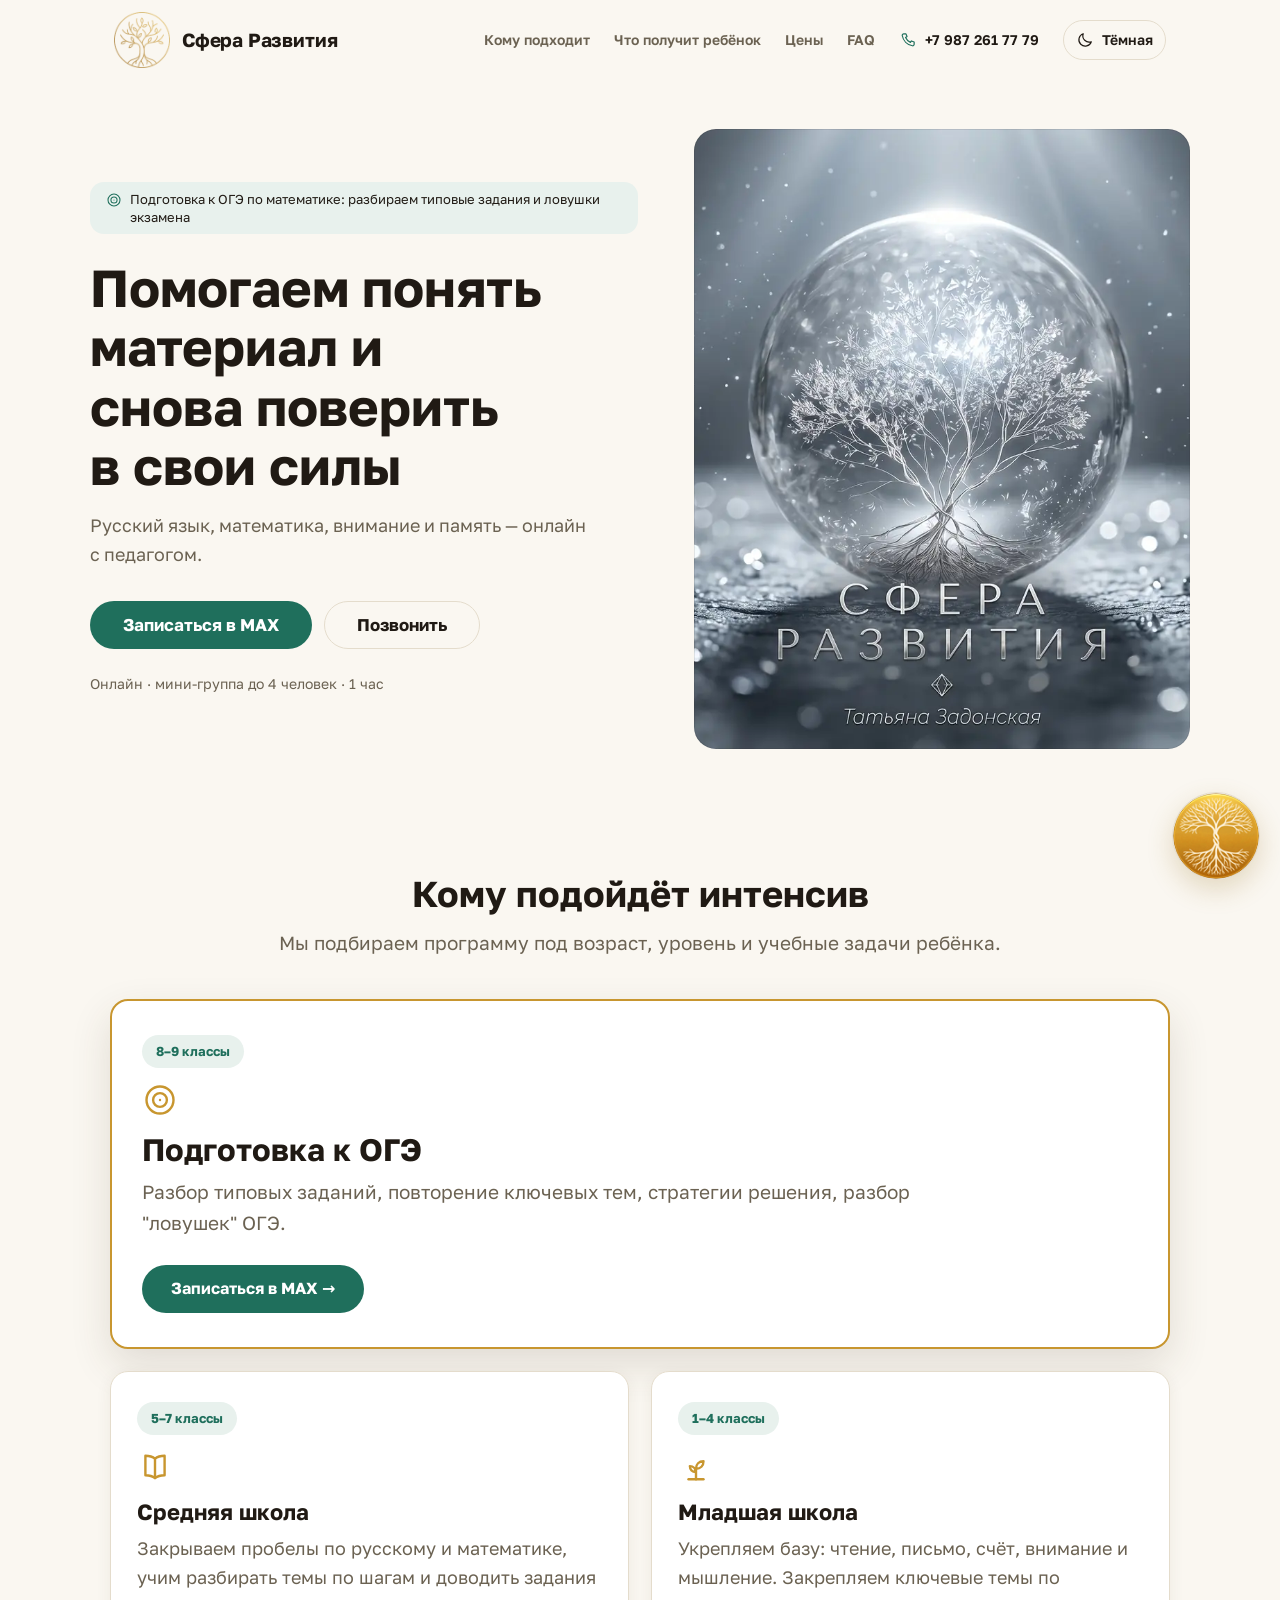
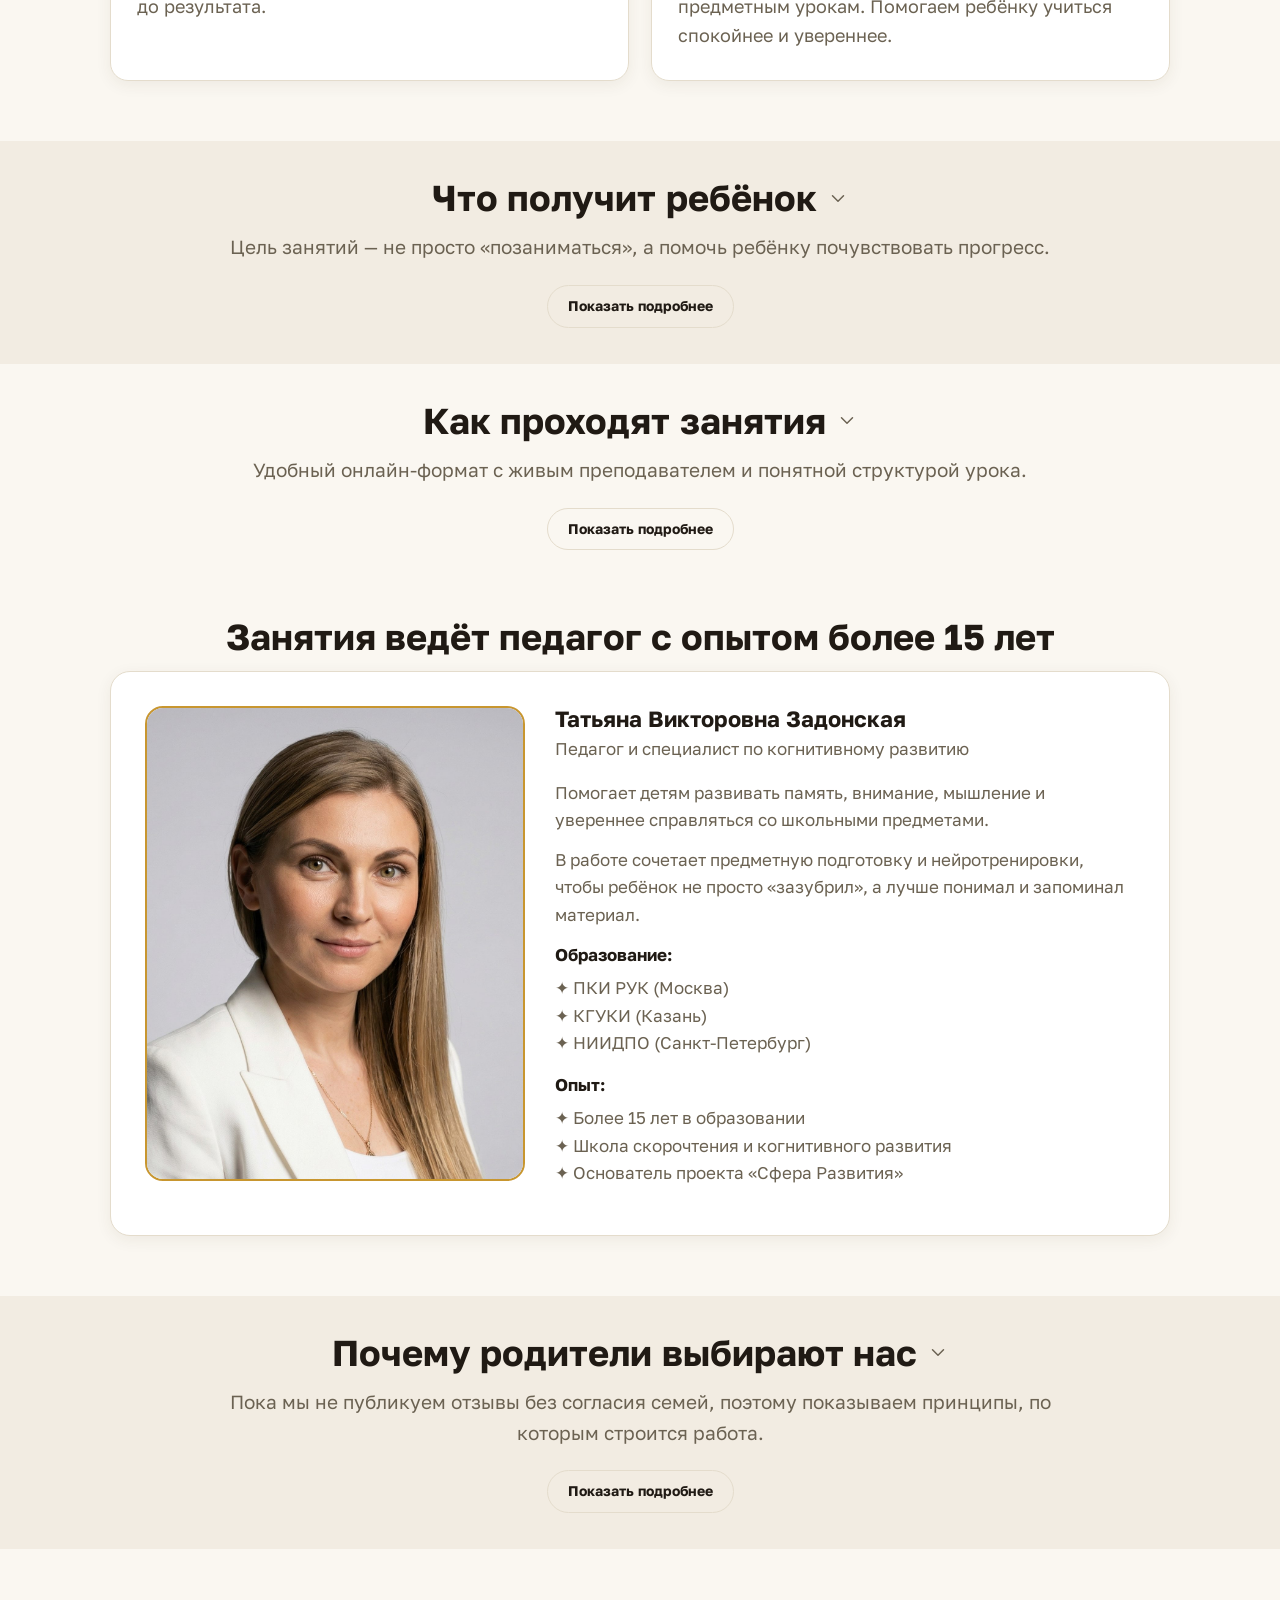
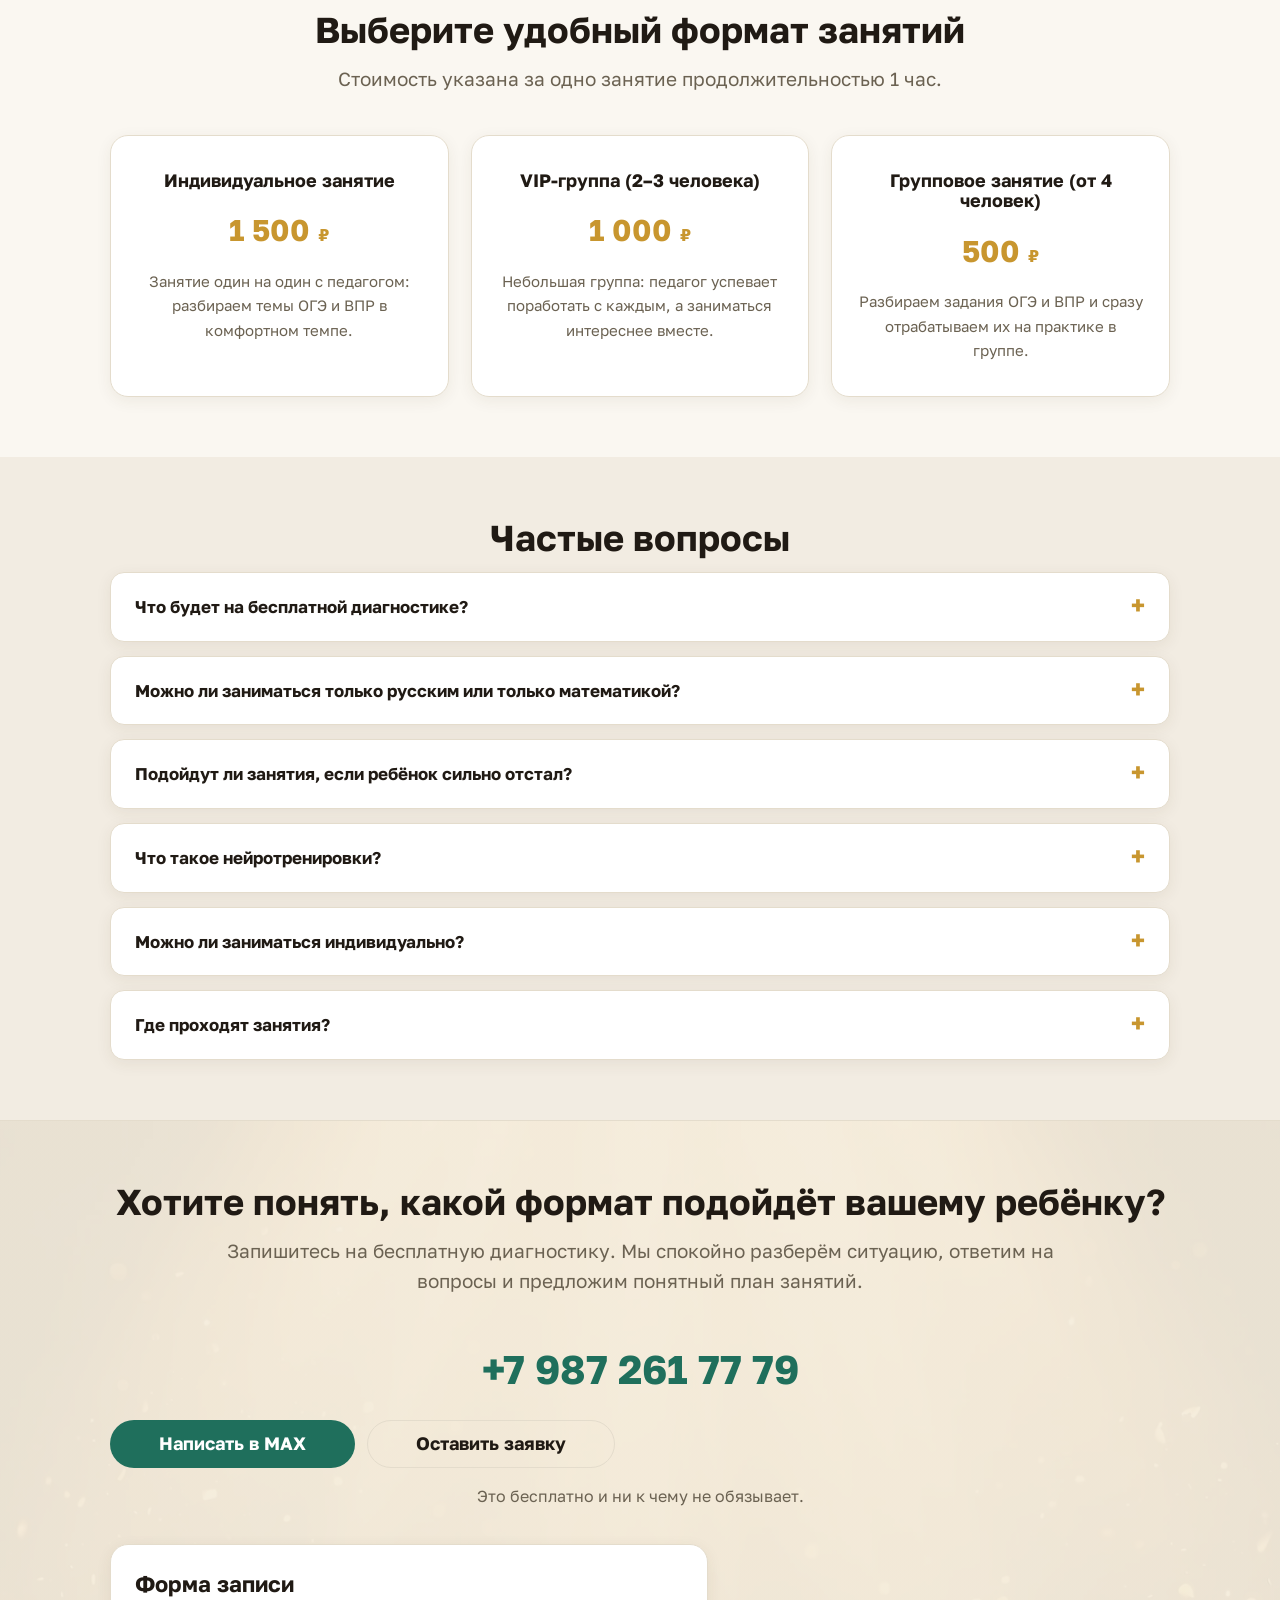
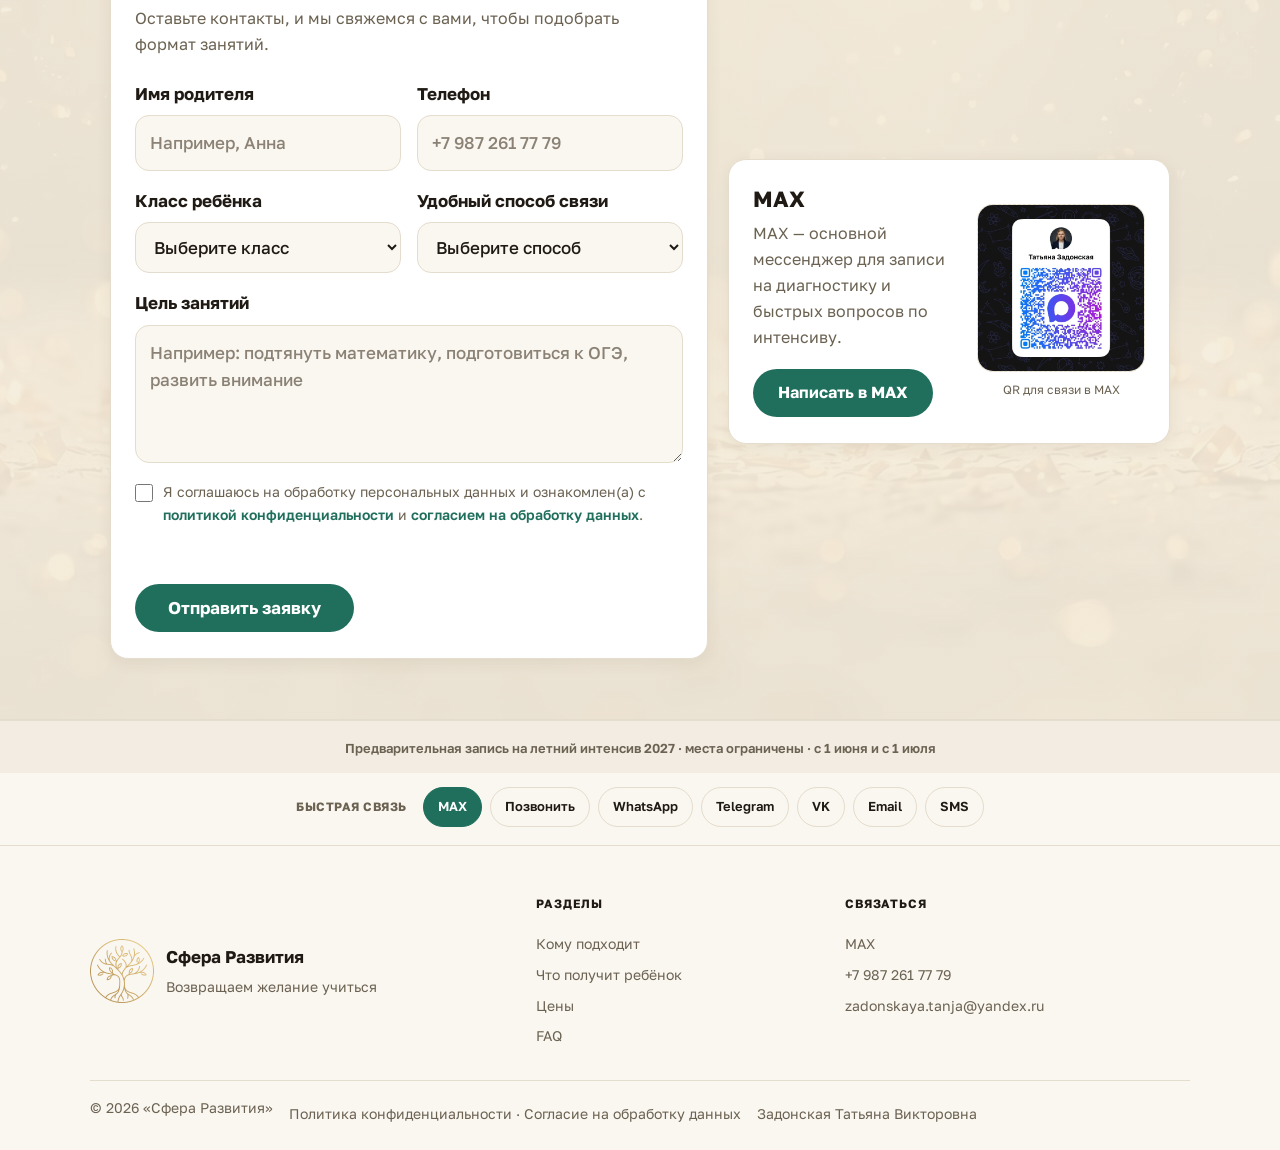
==== commit d408bc2e: "Remove self-employed status from public texts" ====
--- a/index.html
+++ b/index.html
@@ -685,7 +685,7 @@
   <div class="footer-bottom">
     <p>© 2026 «Сфера Развития»</p>
     <p><a href="privacy.html">Политика конфиденциальности</a> · <a href="consent.html">Согласие на обработку данных</a></p>
-    <p>Самозанятая Задонская Татьяна Викторовна</p>
+    <p>Задонская Татьяна Викторовна</p>
   </div>
 </footer>
 
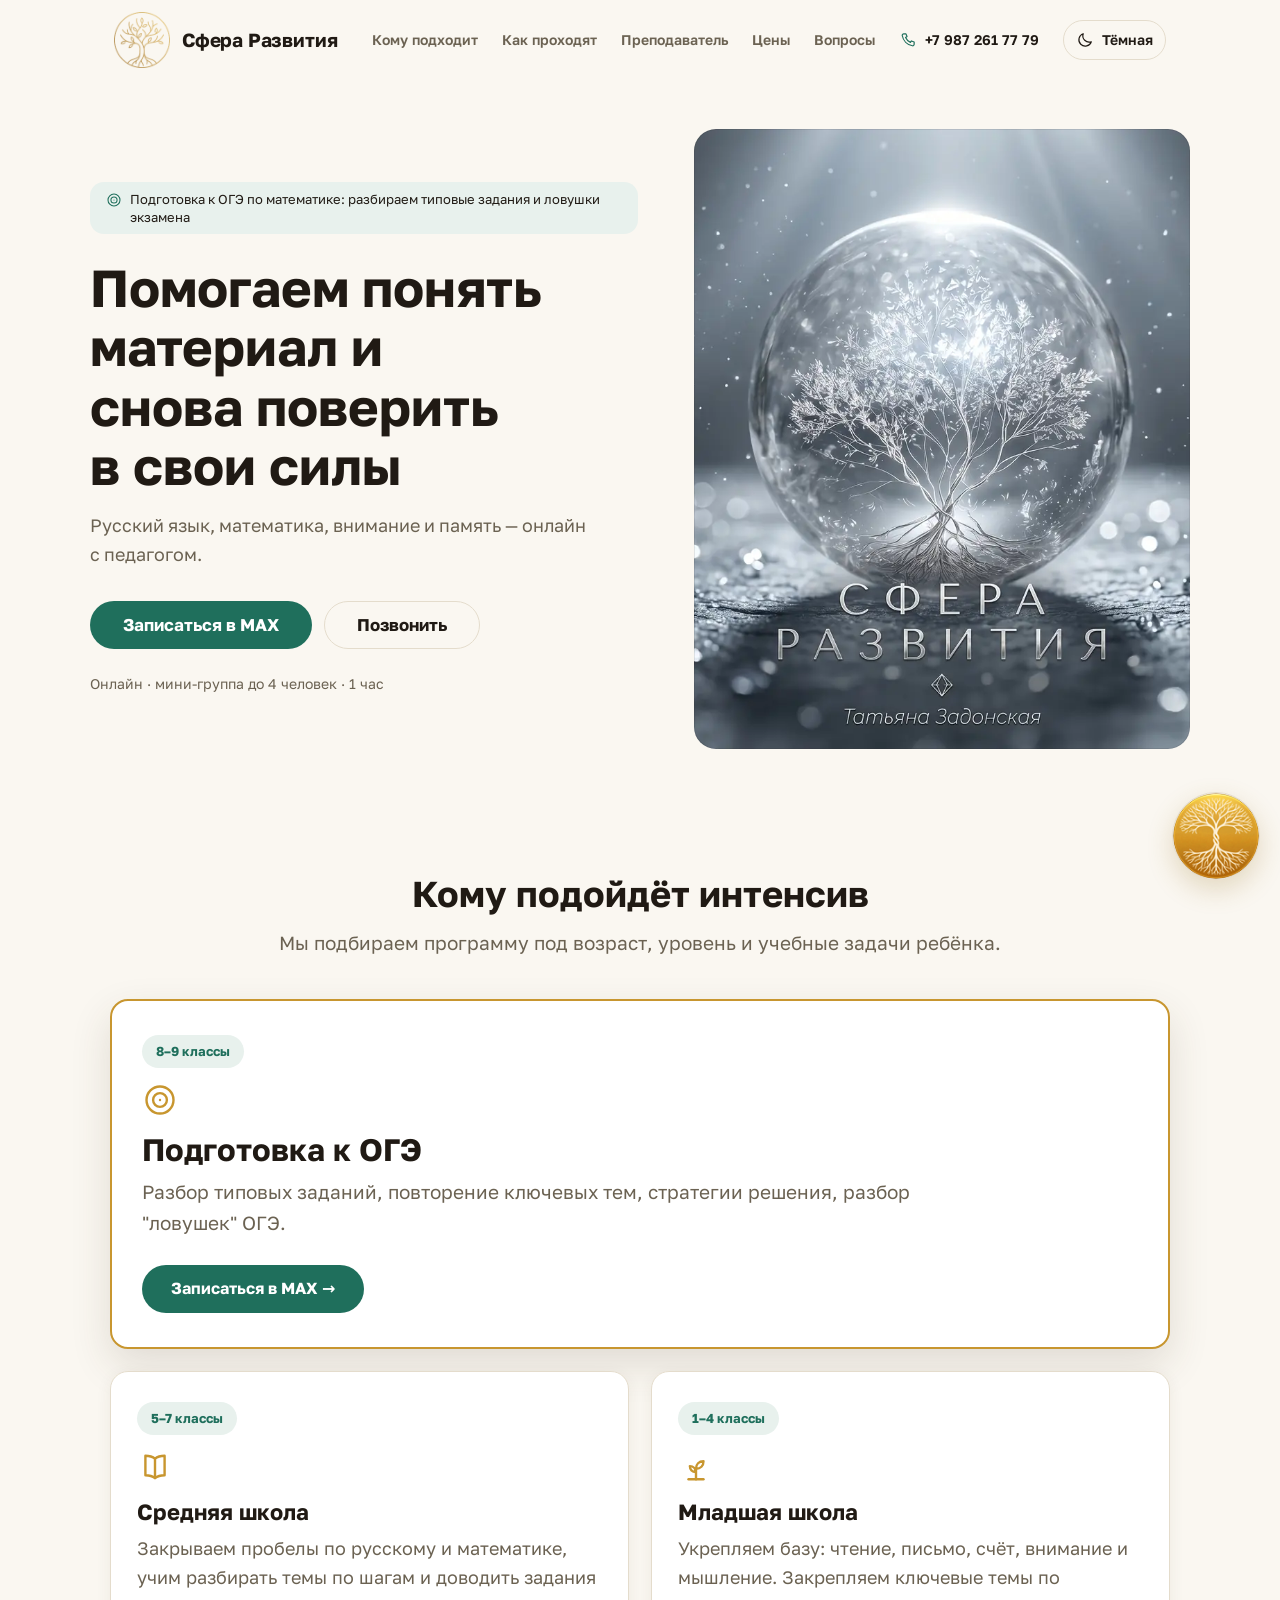
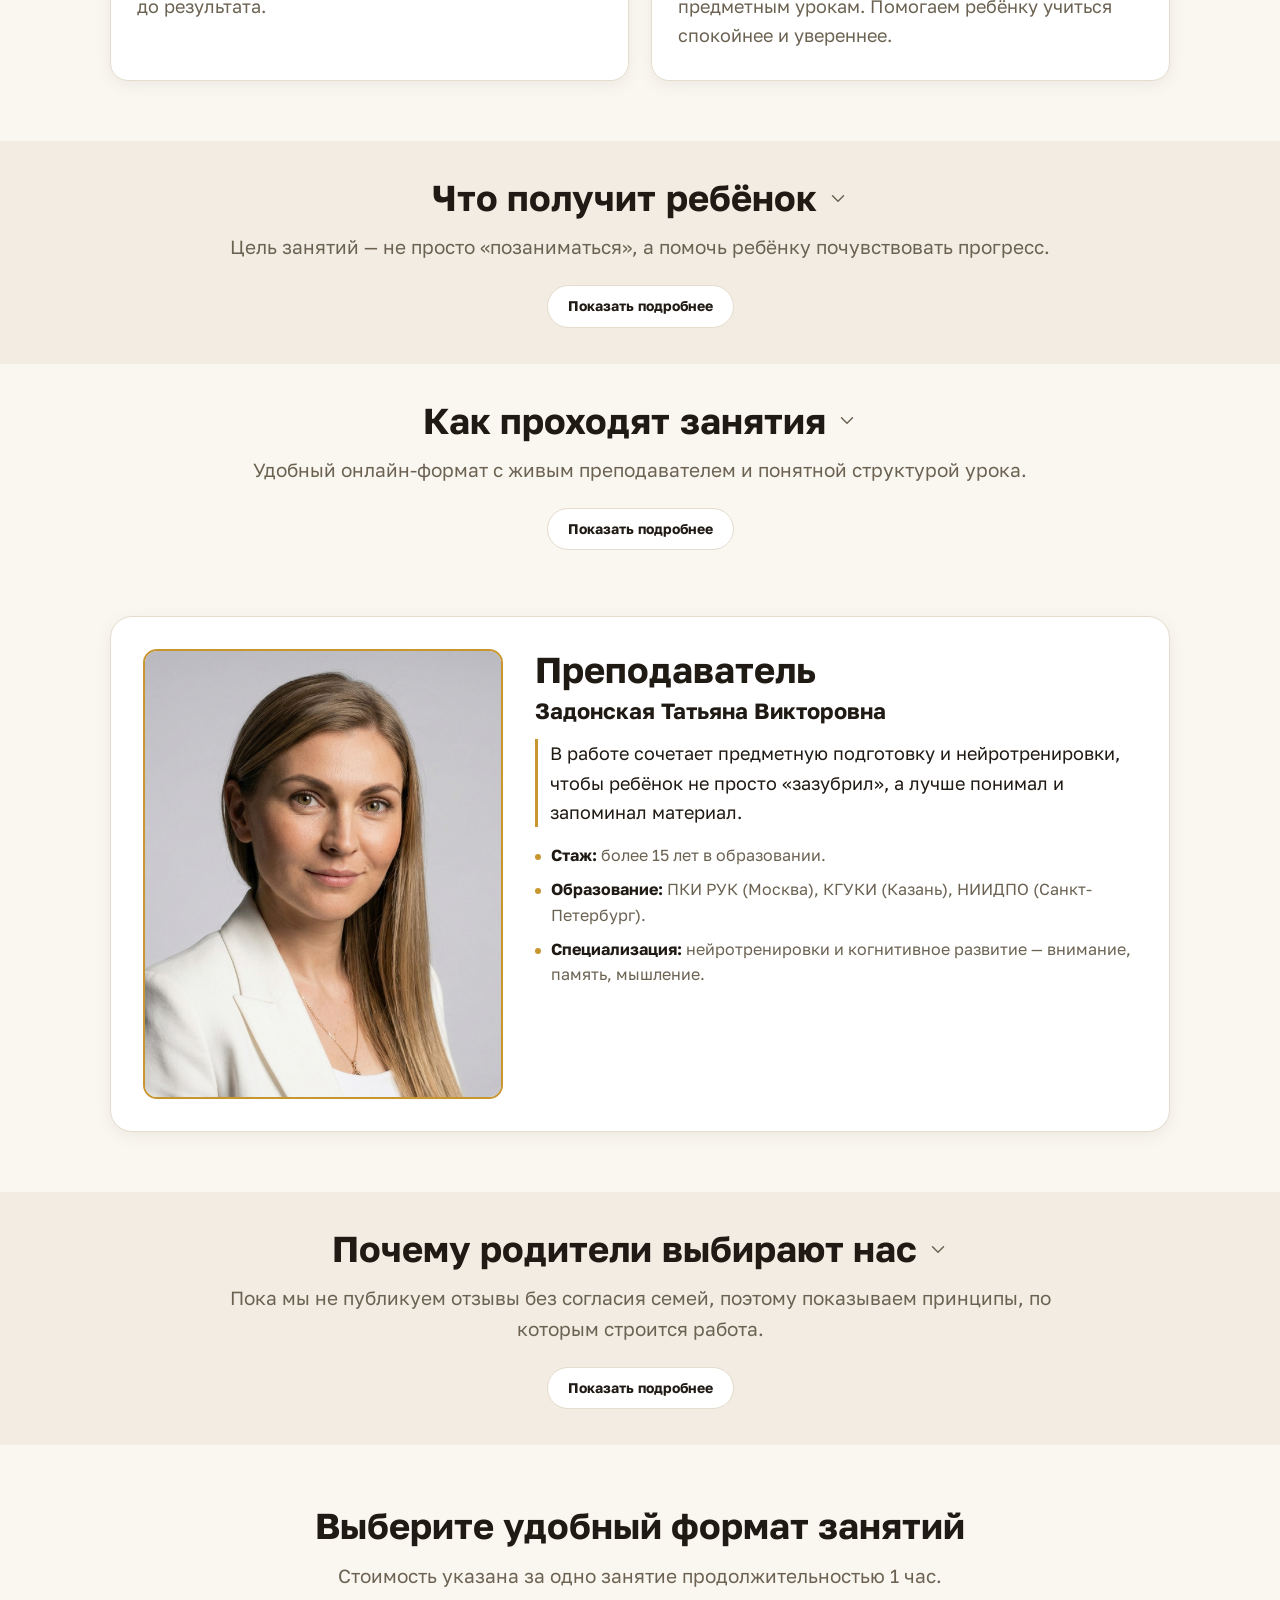
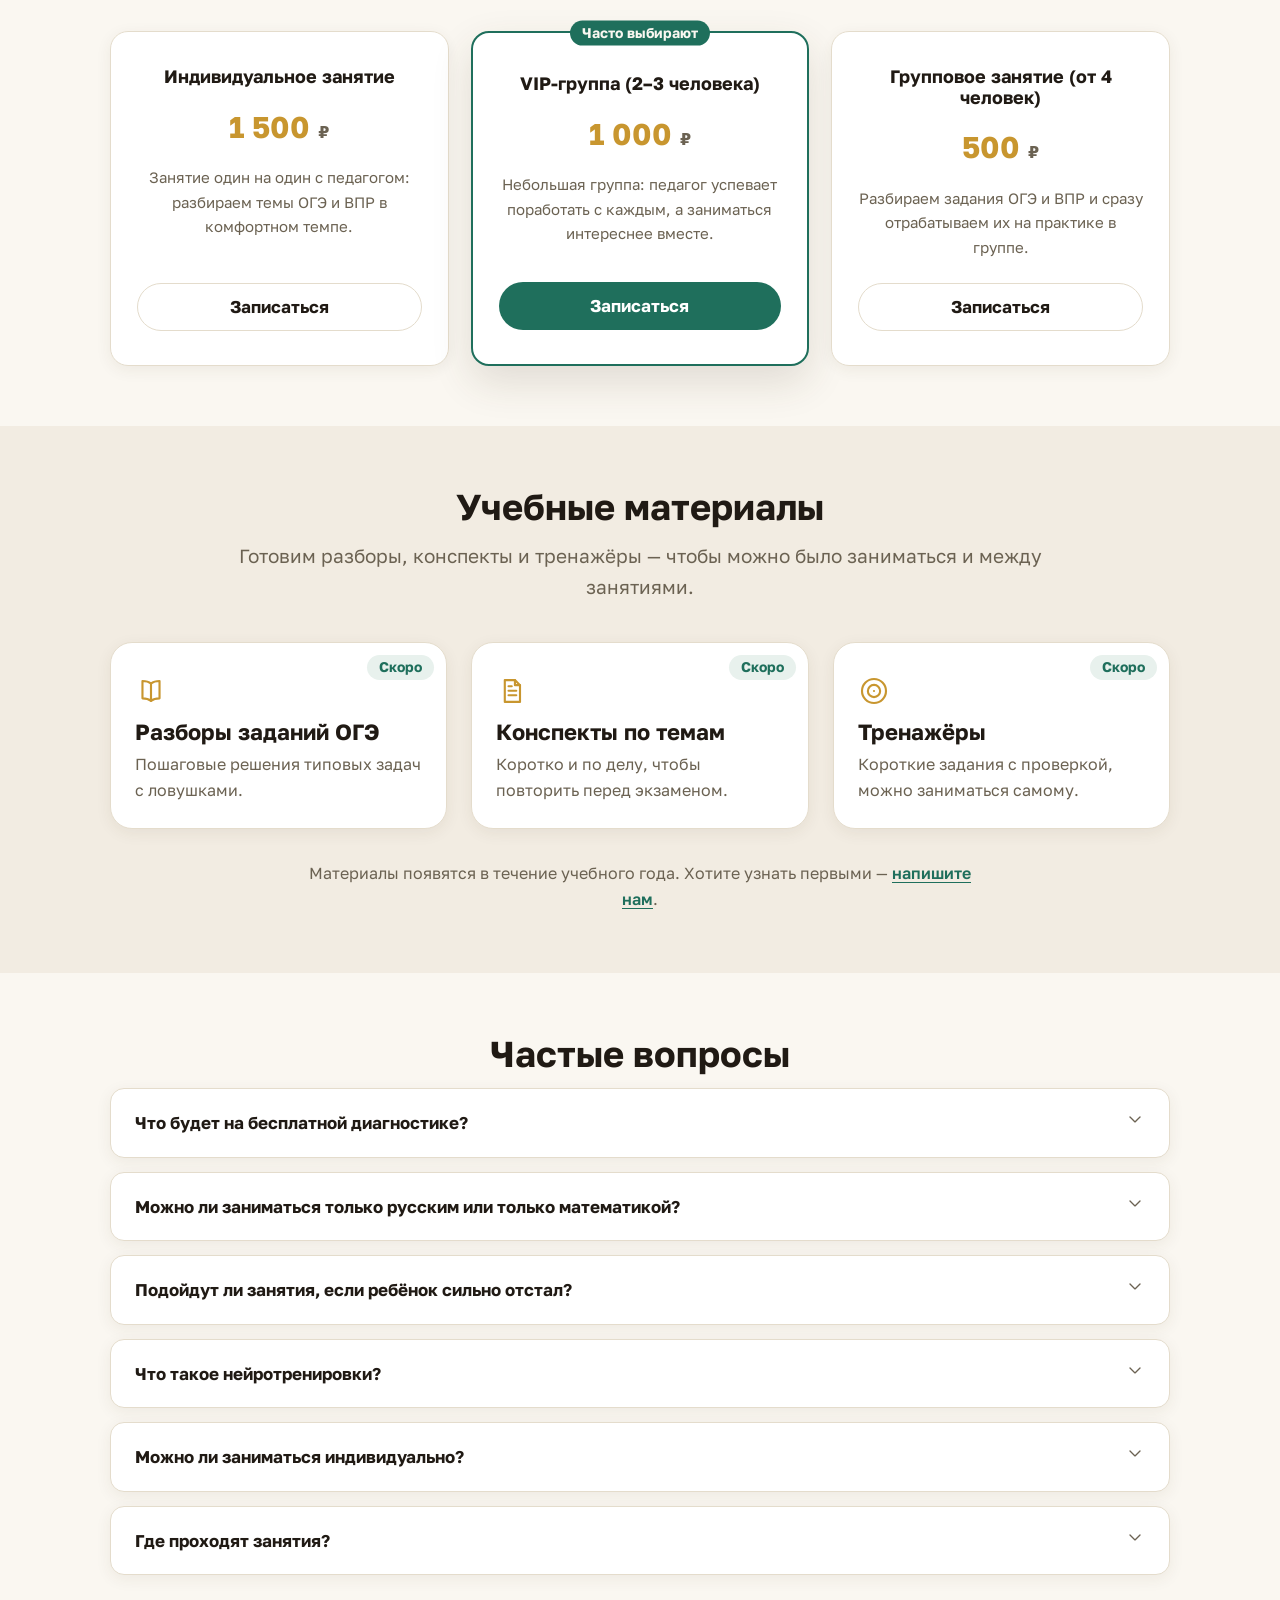
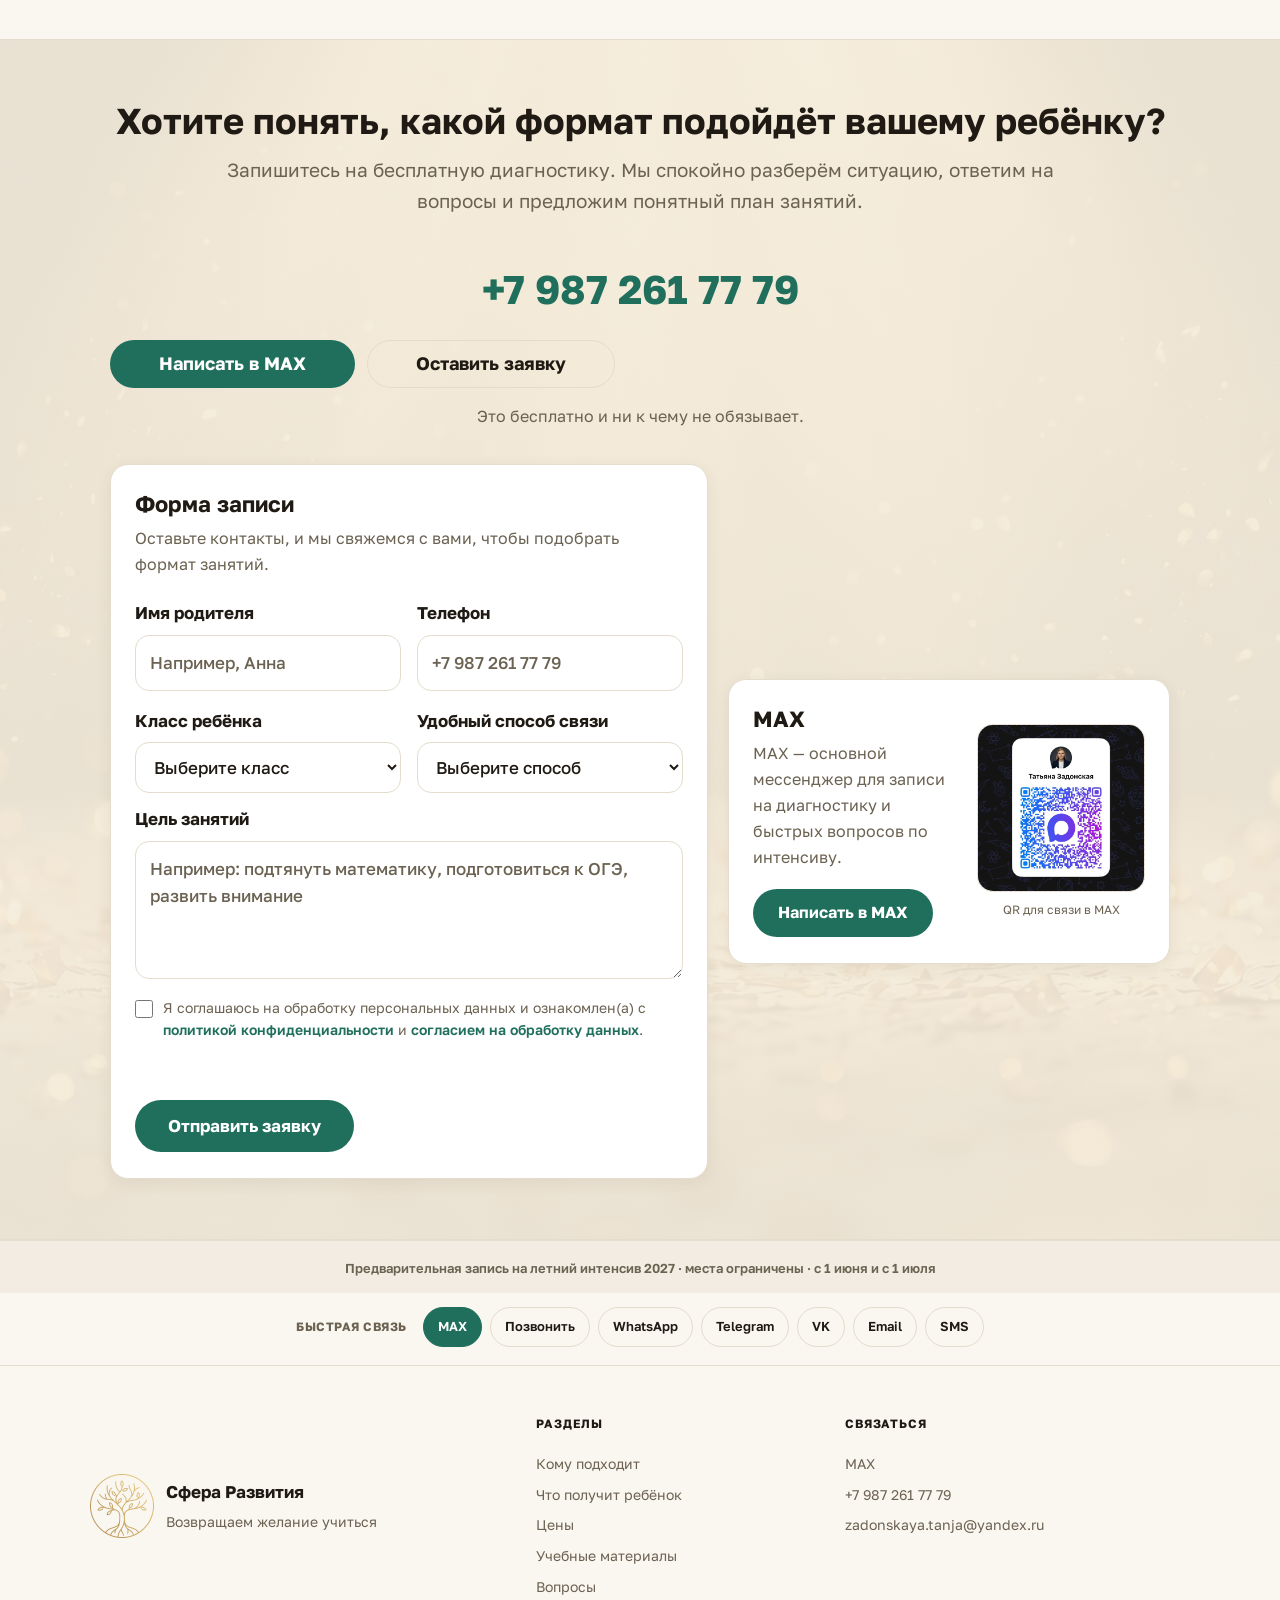
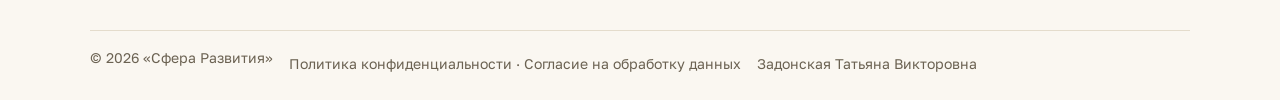
==== commit 6c69c5d3: "Design pass 2: section order, pricing highlight, materials teaser, form polish" ====
--- a/index.html
+++ b/index.html
@@ -173,6 +173,13 @@
     <path d="M12 6.4C10.4 5.1 8.3 4.5 5.6 4.5v13c2.7 0 4.8.6 6.4 1.9 1.6-1.3 3.7-1.9 6.4-1.9v-13c-2.7 0-4.8.6-6.4 1.9Z"/>
     <path d="M12 6.4v13"/>
   </symbol>
+  <symbol id="icon-notes" viewBox="0 0 24 24" fill="none" stroke="currentColor" stroke-width="1.6" stroke-linecap="round" stroke-linejoin="round">
+    <path d="M6.6 3.8h7.6L18 7.6v12.6H6.6Z"/>
+    <path d="M14.2 3.8v3.8H18"/>
+    <path d="M9.4 11.8h5.8"/>
+    <path d="M9.4 15.2h5.8"/>
+    <path d="M9.4 8.4h2.4"/>
+  </symbol>
   <symbol id="icon-sprout" viewBox="0 0 24 24" fill="none" stroke="currentColor" stroke-width="1.6" stroke-linecap="round" stroke-linejoin="round">
     <path d="M12 20.2v-7"/>
     <path d="M12 13.2c0-3 2-5 5-5 0 3-2 5-5 5Z"/>
@@ -239,9 +246,13 @@
       </div>
       <nav class="nav-links" aria-label="Основная навигация">
         <a href="#audience">Кому подходит</a>
-        <a href="#results">Что получит ребёнок</a>
+        <a class="nav-link-mobile" href="#results">Что получит ребёнок</a>
+        <a href="#format">Как проходят</a>
+        <a href="#teacher">Преподаватель</a>
+        <a class="nav-link-mobile" href="#trust">Почему нам доверяют</a>
         <a href="#pricing">Цены</a>
-        <a href="#faq">FAQ</a>
+        <a class="nav-link-mobile" href="#materials">Учебные материалы</a>
+        <a href="#faq">Вопросы</a>
       </nav>
       <a class="nav-phone" data-contact-link="phone" data-contact-phone aria-label="Позвонить">
         <svg class="icon" aria-hidden="true"><use href="#icon-phone"></use></svg>
@@ -321,7 +332,7 @@
     </div>
   </section>
 
-  <section class="section-alt is-collapsible" id="results">
+  <section class="section--alt is-collapsible" id="results">
     <div class="container">
       <h2 class="section-title">
         <button class="section-toggle" type="button" data-section-toggle aria-expanded="false" aria-controls="results-body">
@@ -392,32 +403,23 @@
 
   <section id="teacher">
     <div class="container">
-      <h2 class="section-title">Занятия ведёт педагог <span>с опытом более 15 лет</span></h2>
       <article class="teacher-card">
         <img src="images/teacher.jpg" alt="Татьяна Викторовна Задонская, педагог" class="teacher-photo" width="1229" height="1536" loading="lazy" decoding="async">
         <div class="teacher-content">
-          <h3>Татьяна Викторовна Задонская</h3>
-          <p class="teacher-role">Педагог и специалист по когнитивному развитию</p>
-          <p class="teacher-text">Помогает детям развивать память, внимание, мышление и увереннее справляться со школьными предметами.</p>
-          <p class="teacher-text">В работе сочетает предметную подготовку и нейротренировки, чтобы ребёнок не просто «зазубрил», а лучше понимал и запоминал материал.</p>
-          <p class="teacher-label">Образование:</p>
-          <ul class="teacher-list">
-            <li>✦ ПКИ РУК (Москва)</li>
-            <li>✦ КГУКИ (Казань)</li>
-            <li>✦ НИИДПО (Санкт-Петербург)</li>
-          </ul>
-          <p class="teacher-label">Опыт:</p>
-          <ul class="teacher-list">
-            <li>✦ Более 15 лет в образовании</li>
-            <li>✦ Школа скорочтения и когнитивного развития</li>
-            <li>✦ Основатель проекта «Сфера Развития»</li>
+          <h2 class="teacher-title">Преподаватель</h2>
+          <h3 class="teacher-name">Задонская Татьяна Викторовна</h3>
+          <blockquote class="teacher-quote">В работе сочетает предметную подготовку и нейротренировки, чтобы ребёнок не просто «зазубрил», а лучше понимал и запоминал материал.</blockquote>
+          <ul class="teacher-facts">
+            <li><strong>Стаж:</strong> более 15 лет в образовании.</li>
+            <li><strong>Образование:</strong> ПКИ РУК (Москва), КГУКИ (Казань), НИИДПО (Санкт-Петербург).</li>
+            <li><strong>Специализация:</strong> нейротренировки и когнитивное развитие — внимание, память, мышление.</li>
           </ul>
         </div>
       </article>
     </div>
   </section>
 
-  <section class="section-alt is-collapsible" id="trust">
+  <section class="section--alt is-collapsible" id="trust">
     <div class="container">
       <h2 class="section-title">
         <button class="section-toggle" type="button" data-section-toggle aria-expanded="false" aria-controls="trust-body">
@@ -459,25 +461,112 @@
           <h4>Индивидуальное занятие</h4>
           <div class="amount">1 500 <small>₽</small></div>
           <p>Занятие один на один с педагогом: разбираем темы ОГЭ и ВПР в комфортном темпе.</p>
+          <span class="btn btn-secondary price-cta">Записаться</span>
         </a>
-        <a class="price" data-contact-link="max" data-analytics-goal="pricing_click" data-tariff="oge-vip" target="_blank" rel="noopener">
+        <a class="price price--featured" data-contact-link="max" data-analytics-goal="pricing_click" data-tariff="oge-vip" target="_blank" rel="noopener">
+          <span class="price-badge">Часто выбирают</span>
           <h4>VIP-группа (2–3 человека)</h4>
           <div class="amount">1 000 <small>₽</small></div>
           <p>Небольшая группа: педагог успевает поработать с каждым, а заниматься интереснее вместе.</p>
+          <span class="btn price-cta">Записаться</span>
         </a>
         <a class="price" data-contact-link="max" data-analytics-goal="pricing_click" data-tariff="oge-group" target="_blank" rel="noopener">
           <h4>Групповое занятие (от 4 человек)</h4>
           <div class="amount">500 <small>₽</small></div>
           <p>Разбираем задания ОГЭ и ВПР и сразу отрабатываем их на практике в группе.</p>
+          <span class="btn btn-secondary price-cta">Записаться</span>
         </a>
       </div>
     </div>
   </section>
 
-  <section class="section-alt" id="faq">
+  <section id="materials" class="section section--alt">
+    <div class="container">
+      <h2 class="section-title">Учебные материалы</h2>
+      <p class="section-sub">Готовим разборы, конспекты и тренажёры — чтобы можно было заниматься и между занятиями.</p>
+      <div class="materials-grid">
+        <article class="material-card">
+          <span class="material-badge">Скоро</span>
+          <div class="ico"><svg class="icon" aria-hidden="true"><use href="#icon-book"></use></svg></div>
+          <h3>Разборы заданий ОГЭ</h3>
+          <p>Пошаговые решения типовых задач с ловушками.</p>
+        </article>
+        <article class="material-card">
+          <span class="material-badge">Скоро</span>
+          <div class="ico"><svg class="icon" aria-hidden="true"><use href="#icon-notes"></use></svg></div>
+          <h3>Конспекты по темам</h3>
+          <p>Коротко и по делу, чтобы повторить перед экзаменом.</p>
+        </article>
+        <article class="material-card">
+          <span class="material-badge">Скоро</span>
+          <div class="ico"><svg class="icon" aria-hidden="true"><use href="#icon-target"></use></svg></div>
+          <h3>Тренажёры</h3>
+          <p>Короткие задания с проверкой, можно заниматься самому.</p>
+        </article>
+      </div>
+      <p class="materials-note">Материалы появятся в течение учебного года. Хотите узнать первыми — <a href="#application-form">напишите нам</a>.</p>
+    </div>
+  </section>
+
+  <section id="faq">
     <div class="container">
       <h2 class="section-title">Частые <span>вопросы</span></h2>
-      <div id="faqList"></div>
+      <div class="faq-list" id="faqList">
+        <article class="faq-item">
+          <button class="faq-question" type="button" id="faq-question-0" aria-expanded="false" aria-controls="faq-answer-0">
+            <span>Что будет на бесплатной диагностике?</span>
+            <svg class="icon faq-icon" aria-hidden="true"><use href="#icon-chevron"></use></svg>
+          </button>
+          <div class="faq-answer" id="faq-answer-0" role="region" aria-labelledby="faq-question-0">
+            <p>Познакомимся с ребёнком, определим текущий уровень, обсудим трудности и подберём подходящий формат занятий.</p>
+          </div>
+        </article>
+        <article class="faq-item">
+          <button class="faq-question" type="button" id="faq-question-1" aria-expanded="false" aria-controls="faq-answer-1">
+            <span>Можно ли заниматься только русским или только математикой?</span>
+            <svg class="icon faq-icon" aria-hidden="true"><use href="#icon-chevron"></use></svg>
+          </button>
+          <div class="faq-answer" id="faq-answer-1" role="region" aria-labelledby="faq-question-1">
+            <p>Да. Формат можно подобрать индивидуально после вводной встречи.</p>
+          </div>
+        </article>
+        <article class="faq-item">
+          <button class="faq-question" type="button" id="faq-question-2" aria-expanded="false" aria-controls="faq-answer-2">
+            <span>Подойдут ли занятия, если ребёнок сильно отстал?</span>
+            <svg class="icon faq-icon" aria-hidden="true"><use href="#icon-chevron"></use></svg>
+          </button>
+          <div class="faq-answer" id="faq-answer-2" role="region" aria-labelledby="faq-question-2">
+            <p>Да. Мы начинаем с диагностики и двигаемся от текущего уровня ребёнка, без давления и сравнения с другими.</p>
+          </div>
+        </article>
+        <article class="faq-item">
+          <button class="faq-question" type="button" id="faq-question-3" aria-expanded="false" aria-controls="faq-answer-3">
+            <span>Что такое нейротренировки?</span>
+            <svg class="icon faq-icon" aria-hidden="true"><use href="#icon-chevron"></use></svg>
+          </button>
+          <div class="faq-answer" id="faq-answer-3" role="region" aria-labelledby="faq-question-3">
+            <p>Это упражнения на внимание, память, логику, речь и скорость мышления. Они помогают ребёнку легче воспринимать и запоминать учебный материал.</p>
+          </div>
+        </article>
+        <article class="faq-item">
+          <button class="faq-question" type="button" id="faq-question-4" aria-expanded="false" aria-controls="faq-answer-4">
+            <span>Можно ли заниматься индивидуально?</span>
+            <svg class="icon faq-icon" aria-hidden="true"><use href="#icon-chevron"></use></svg>
+          </button>
+          <div class="faq-answer" id="faq-answer-4" role="region" aria-labelledby="faq-question-4">
+            <p>Да. Индивидуальные занятия подойдут, если ребёнку нужен личный темп или точечная помощь.</p>
+          </div>
+        </article>
+        <article class="faq-item">
+          <button class="faq-question" type="button" id="faq-question-5" aria-expanded="false" aria-controls="faq-answer-5">
+            <span>Где проходят занятия?</span>
+            <svg class="icon faq-icon" aria-hidden="true"><use href="#icon-chevron"></use></svg>
+          </button>
+          <div class="faq-answer" id="faq-answer-5" role="region" aria-labelledby="faq-question-5">
+            <p>Онлайн в Zoom. Ребёнку нужен интернет, компьютер или планшет и спокойное место для урока.</p>
+          </div>
+        </article>
+      </div>
     </div>
   </section>
 
@@ -671,7 +760,8 @@
       <a href="#audience">Кому подходит</a>
       <a href="#results">Что получит ребёнок</a>
       <a href="#pricing">Цены</a>
-      <a href="#faq">FAQ</a>
+      <a href="#materials">Учебные материалы</a>
+      <a href="#faq">Вопросы</a>
     </nav>
 
     <div class="footer-contacts">
--- a/styles.css
+++ b/styles.css
@@ -109,6 +109,20 @@
   scroll-behavior: smooth;
 }
 
+/* Липкая шапка (81 px на десктопе, 60 px на телефоне) не должна накрывать
+   заголовок секции при переходе по якорю. 92 px = 64 + 24 + 4. */
+section[id],
+#application-form {
+  scroll-margin-top: calc(var(--s-8) + var(--s-5) + var(--s-1));
+}
+
+@media (max-width: 900px) {
+  section[id],
+  #application-form {
+    scroll-margin-top: calc(var(--s-8) + var(--s-2));
+  }
+}
+
 body {
   background: var(--bg);
   color: var(--text);
@@ -306,6 +320,12 @@
 
 .nav-links a:hover {
   color: var(--accent);
+}
+
+/* Пункт меню, который виден только в мобильной панели: на десктопе в шапке
+   пять пунктов, в панели — все восемь разделов. */
+.nav-links .nav-link-mobile {
+  display: none;
 }
 
 .nav-right {
@@ -600,17 +620,24 @@
   color: var(--accent);
 }
 
-section {
+section,
+.section {
   padding: 60px 0;
 }
 
-/* #format и #teacher идут с одинаковым фоном: убираем двойной отступ между ними. */
+/* #format и #teacher идут с одинаковым фоном: убираем двойной отступ между ними.
+   Пара — единственное исключение из чередования --bg / --bg-2: см. docs/DESIGN.md § 2. */
 #format.is-open {
   padding-bottom: 30px;
 }
 
 #teacher {
   padding-top: 30px;
+}
+
+/* Между последним вопросом FAQ и формой — не меньше --s-8. */
+#faq {
+  padding-bottom: var(--s-8);
 }
 
 /* Свёрнутая секция — только заголовок и подзаголовок, без двойных вертикальных отступов. */
@@ -623,7 +650,10 @@
   margin-bottom: 0;
 }
 
-.section-alt {
+/* Чередование фонов задаётся классом в разметке, а не nth-child: порядок
+   секций можно менять без побочных эффектов. --bg у секции без класса,
+   --bg-2 у .section--alt. */
+.section--alt {
   background: var(--bg-2);
 }
 
@@ -828,7 +858,7 @@
   margin: 22px auto 0;
   border: 1px solid var(--line);
   border-radius: var(--r-pill);
-  background: transparent;
+  background: var(--card);
   color: var(--text);
   cursor: pointer;
   font: inherit;
@@ -841,7 +871,7 @@
 
 .section-more:hover {
   border-color: var(--accent);
-  background: transparent;
+  background: var(--card);
   color: var(--accent);
 }
 
@@ -933,6 +963,38 @@
   text-align: center;
 }
 
+/* Средний тариф (VIP-группа) — единственная акцентная карточка на секции:
+   рамка 2 px --accent, тень --shadow-md, бейдж «Часто выбирают» поверх рамки. */
+.price--featured {
+  border: 2px solid var(--accent);
+  box-shadow: var(--shadow-md);
+  padding-top: 40px;
+}
+
+.price-badge {
+  position: absolute;
+  top: 0;
+  left: 50%;
+  max-width: calc(100% - var(--s-4));
+  transform: translate(-50%, -50%);
+  border-radius: var(--r-pill);
+  background: var(--accent);
+  color: var(--bg);
+  font-size: var(--fs-small);
+  font-weight: 700;
+  line-height: 1.2;
+  padding: var(--s-1) var(--s-3);
+  white-space: nowrap;
+}
+
+/* Кнопка в карточке — визуальная часть карточки-ссылки: клик обрабатывает
+   сама ссылка, поэтому у кнопки нет своих обработчиков и pointer-events. */
+.price-cta {
+  width: 100%;
+  margin-top: var(--s-5);
+  pointer-events: none;
+}
+
 a.price {
   cursor: pointer;
   transition: transform .2s, border-color .2s, box-shadow .2s;
@@ -942,6 +1004,10 @@
   border-color: var(--gold);
   box-shadow: var(--shadow-md);
   transform: translateY(-5px);
+}
+
+a.price--featured:hover {
+  border-color: var(--accent-hover);
 }
 
 a.price:focus-visible {
@@ -971,6 +1037,7 @@
 }
 
 .price .amount small {
+  color: var(--muted);
   font-size: 16px;
 }
 
@@ -985,61 +1052,89 @@
 .teacher-card {
   display: flex;
   align-items: flex-start;
+  gap: var(--s-6);
   border: 1px solid var(--line);
-  border-radius: 20px;
+  border-radius: var(--r-lg);
   background: var(--card);
   box-shadow: var(--shadow-sm);
-  gap: 30px;
-  flex-wrap: wrap;
-  padding: 34px;
+  padding: var(--s-6);
 }
 
 .teacher-photo {
-  width: 380px;
+  width: 360px;
+  max-width: 100%;
   height: auto;
   aspect-ratio: 4 / 5;
   border: 2px solid var(--gold);
-  border-radius: 18px;
+  border-radius: var(--r-md);
   flex-shrink: 0;
   object-fit: cover;
   object-position: center;
 }
 
 .teacher-content {
-  flex: 1;
-  min-width: 260px;
-}
-
-.teacher-content h3 {
-  color: var(--text);
+  flex: 1 1 0;
+  min-width: 0;
+}
+
+.teacher-title {
+  margin-bottom: var(--s-2);
+  font-size: var(--fs-h2);
+}
+
+.teacher-name {
+  margin-bottom: var(--s-4);
   font-size: var(--fs-h3);
 }
 
-.teacher-role {
-  margin: 4px 0 16px;
-  color: var(--muted);
-}
-
-.teacher-label {
-  margin-bottom: 6px;
-  font-weight: 700;
-}
-
-.teacher-list {
-  margin-bottom: 14px;
-  color: var(--muted);
+/* Цитата: левая линия --gold, отступ --s-3, без курсива. */
+.teacher-quote {
+  margin: 0 0 var(--s-4);
+  border-left: 3px solid var(--gold);
+  padding-left: var(--s-3);
+  font-size: calc(var(--fs-body) + 1px);
+  font-style: normal;
+}
+
+.teacher-facts {
+  display: grid;
+  gap: var(--s-2);
   list-style: none;
 }
 
-.teacher-text {
-  margin-bottom: 12px;
-  color: var(--muted);
-}
-
-.teacher-note {
-  margin-top: 10px;
-  color: var(--muted);
-  font-size: 15px;
+.teacher-facts li {
+  position: relative;
+  padding-left: var(--s-4);
+  color: var(--muted);
+  font-size: calc(var(--fs-body) - 1px);
+}
+
+.teacher-facts li::before {
+  content: "";
+  position: absolute;
+  top: .72em;
+  left: 0;
+  width: 6px;
+  height: 6px;
+  border-radius: 50%;
+  background: var(--gold);
+}
+
+.teacher-facts strong {
+  color: var(--text);
+}
+
+/* ≤900 px: фото сверху (не шире 320 px), текст ниже. */
+@media (max-width: 900px) {
+  .teacher-card {
+    flex-direction: column;
+  }
+
+  .teacher-photo {
+    align-self: center;
+    width: 100%;
+    max-width: 320px;
+  }
 }
 
 .trust-grid {
@@ -1077,6 +1172,88 @@
   font-size: var(--fs-body);
 }
 
+/* Учебные материалы: три карточки-заглушки с бейджем «Скоро». */
+.materials-grid {
+  display: grid;
+  grid-template-columns: repeat(3, minmax(0, 1fr));
+  gap: var(--s-5);
+}
+
+.material-card {
+  position: relative;
+  display: flex;
+  flex-direction: column;
+  border: 1px solid var(--line);
+  border-radius: var(--r-lg);
+  background: var(--card);
+  box-shadow: var(--shadow-sm);
+  padding: calc(var(--s-5) + var(--s-2)) var(--s-5) var(--s-5);
+}
+
+.material-card .ico {
+  margin-bottom: var(--s-3);
+  color: var(--gold);
+}
+
+.material-card .ico .icon {
+  width: 32px;
+  height: 32px;
+}
+
+.material-card h3 {
+  margin-bottom: var(--s-2);
+  color: var(--text);
+  font-size: var(--fs-h3);
+}
+
+.material-card p {
+  color: var(--muted);
+  font-size: calc(var(--fs-body) - 1px);
+}
+
+.material-badge {
+  position: absolute;
+  top: var(--s-3);
+  right: var(--s-3);
+  border-radius: var(--r-pill);
+  background: var(--accent-soft);
+  color: var(--accent);
+  font-size: var(--fs-small);
+  font-weight: 700;
+  line-height: 1.2;
+  padding: var(--s-1) var(--s-3);
+}
+
+[data-theme="dark"] .material-badge {
+  color: var(--accent-hover);
+}
+
+.materials-note {
+  max-width: var(--measure);
+  margin: var(--s-6) auto 0;
+  color: var(--muted);
+  font-size: calc(var(--fs-body) - 1px);
+  text-align: center;
+}
+
+.materials-note a {
+  color: var(--accent);
+  font-weight: 600;
+  text-decoration: underline;
+  text-decoration-thickness: 1px;
+  text-underline-offset: 3px;
+}
+
+.materials-note a:hover {
+  color: var(--accent-hover);
+}
+
+@media (max-width: 700px) {
+  .materials-grid {
+    grid-template-columns: minmax(0, 1fr);
+  }
+}
+
 .faq-list {
   display: grid;
   gap: 14px;
@@ -1103,13 +1280,18 @@
   text-align: left;
   font-size: 17px;
   font-weight: 700;
+  transition: background var(--dur) var(--ease);
+}
+
+.faq-question:hover {
+  background: var(--accent-soft);
 }
 
 .faq-icon {
-  color: var(--gold);
-  font-size: 24px;
-  line-height: 1;
-  transition: transform .3s;
+  width: 20px;
+  height: 20px;
+  color: var(--muted);
+  transition: transform .3s, color var(--dur) var(--ease);
 }
 
 .faq-answer {
@@ -1121,11 +1303,21 @@
 
 .faq-answer p {
   color: var(--muted);
-  padding-bottom: 20px;
+  padding-bottom: var(--s-5);
 }
 
 .faq-item.is-open .faq-icon {
-  transform: rotate(45deg);
+  color: var(--accent);
+  transform: rotate(180deg);
+}
+
+/* Без JS аккордеон не открыть — ответы показываем сразу. */
+.no-js .faq-answer {
+  max-height: none;
+}
+
+.no-js .faq-icon {
+  display: none;
 }
 
 .cta-section {
@@ -1192,14 +1384,14 @@
 .form-grid {
   display: grid;
   grid-template-columns: repeat(2, minmax(0, 1fr));
-  gap: 16px;
+  gap: var(--s-4);
   margin-top: 22px;
 }
 
 .form-field {
   display: grid;
-  gap: 8px;
-  margin-top: 16px;
+  gap: var(--s-2);
+  margin-top: var(--s-3);
   color: var(--text);
   font-weight: 700;
 }
@@ -1221,8 +1413,8 @@
 .form-field textarea {
   width: 100%;
   border: 1px solid var(--line);
-  border-radius: 14px;
-  background: var(--bg);
+  border-radius: var(--r-md);
+  background: var(--card);
   color: var(--text);
   font: inherit;
   font-weight: 500;
@@ -1238,14 +1430,28 @@
 .form-field input:focus,
 .form-field select:focus,
 .form-field textarea:focus {
-  border-color: var(--focus);
-  box-shadow: 0 0 0 3px var(--accent-soft);
+  border-color: var(--accent);
+  box-shadow: 0 0 0 2px color-mix(in srgb, var(--accent) 18%, transparent);
   outline: none;
+}
+
+/* Ошибка поля: рамка --gold, без красного — палитра без красного. */
+.form-field input:user-invalid,
+.form-field select:user-invalid,
+.form-field textarea:user-invalid {
+  border-color: var(--gold);
+}
+
+.form-field input:user-invalid:focus,
+.form-field select:user-invalid:focus,
+.form-field textarea:user-invalid:focus {
+  border-color: var(--gold);
+  box-shadow: 0 0 0 2px color-mix(in srgb, var(--gold) 22%, transparent);
 }
 
 .form-field input::placeholder,
 .form-field textarea::placeholder {
-  color: color-mix(in srgb, var(--muted) 78%, transparent);
+  color: var(--muted);
 }
 
 .checkbox-field {
@@ -1287,7 +1493,11 @@
 }
 
 .form-message.is-error {
-  color: #b13b2e;
+  border-radius: var(--r-md);
+  background: var(--accent-soft);
+  color: var(--text);
+  line-height: 1.45;
+  padding: var(--s-2) var(--s-3);
 }
 
 .form-message.is-success {
@@ -1310,7 +1520,10 @@
 }
 
 .form-submit {
+  min-height: 52px;
   margin-top: 18px;
+  font-size: 17px;
+  font-weight: 700;
 }
 
 .form-submit:disabled {
@@ -2085,6 +2298,22 @@
   color: var(--accent);
 }
 
+/* 901–1180 px: пять пунктов меню ещё помещаются в одну строку, но плотнее. */
+@media (min-width: 901px) and (max-width: 1180px) {
+  .nav {
+    gap: var(--s-4);
+  }
+
+  .nav-links {
+    gap: var(--s-3);
+    font-size: 13px;
+  }
+
+  .nav-phone {
+    font-size: 13px;
+  }
+}
+
 @media (max-width: 900px) {
   /* Шапка поднимается выше постоянных слоёв: меню и затемнение — её дети,
      поэтому выше шапки им не подняться. Эффективный слой меню = 130 + local. */
@@ -2251,6 +2480,11 @@
     border-bottom: 1px solid var(--line);
   }
 
+  /* В мобильной панели — все восемь разделов, включая те, что скрыты в шапке. */
+  .site-header .nav-links .nav-link-mobile {
+    display: block;
+  }
+
   .site-header .nav-right {
     align-items: stretch;
     gap: var(--s-3);
@@ -2347,16 +2581,15 @@
   }
 
   .teacher-card {
-    padding: 24px;
-  }
-
-  .teacher-photo {
-    width: 100%;
-    max-width: none;
+    padding: var(--s-5);
   }
 
   .form-grid {
     grid-template-columns: 1fr;
+  }
+
+  .form-submit {
+    width: 100%;
   }
 
   .application-form,
@@ -2490,7 +2723,17 @@
   .sfera-question,
   .sfera-question-icon,
   .sfera-channels a,
-  .sfera-close {
+  .sfera-close,
+  .section-more,
+  .faq-icon,
+  .faq-answer,
+  .card,
+  a.price {
     transition: none;
   }
-}
+
+  .card:hover,
+  a.price:hover {
+    transform: none;
+  }
+}
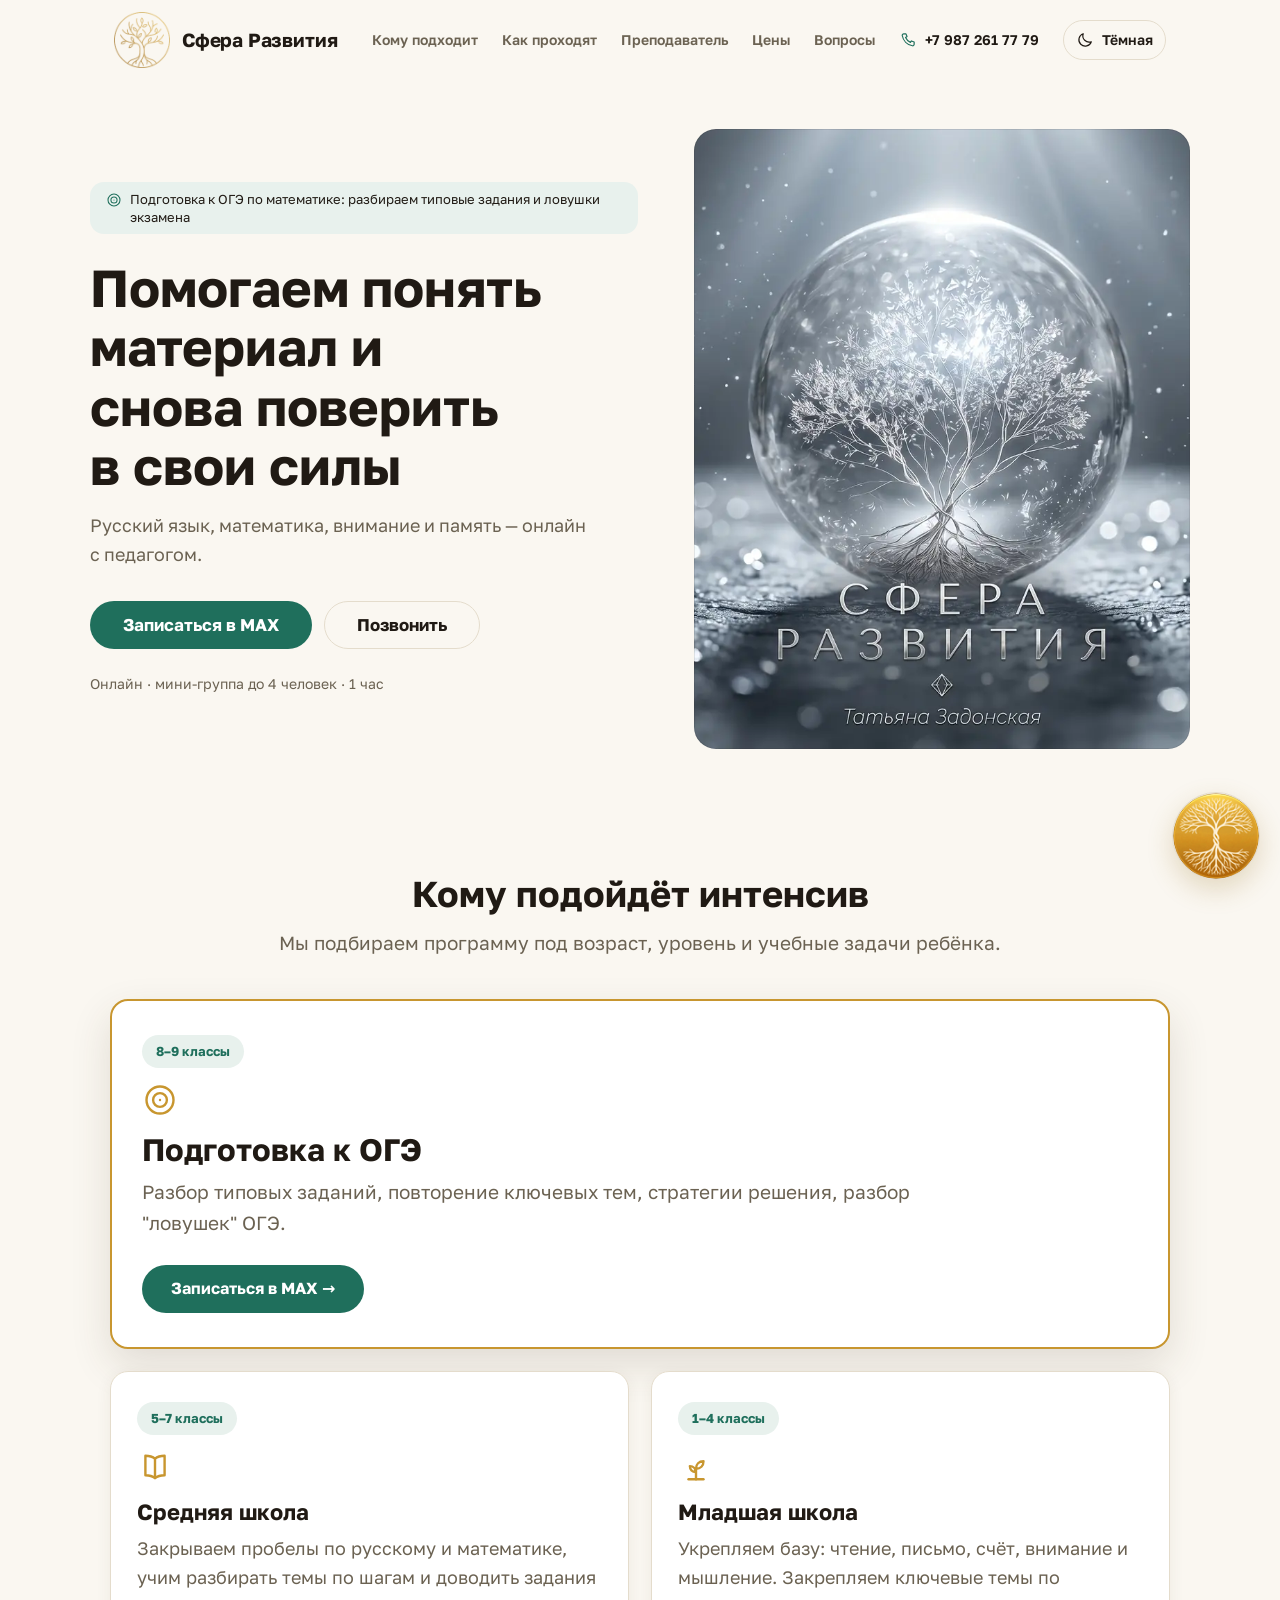
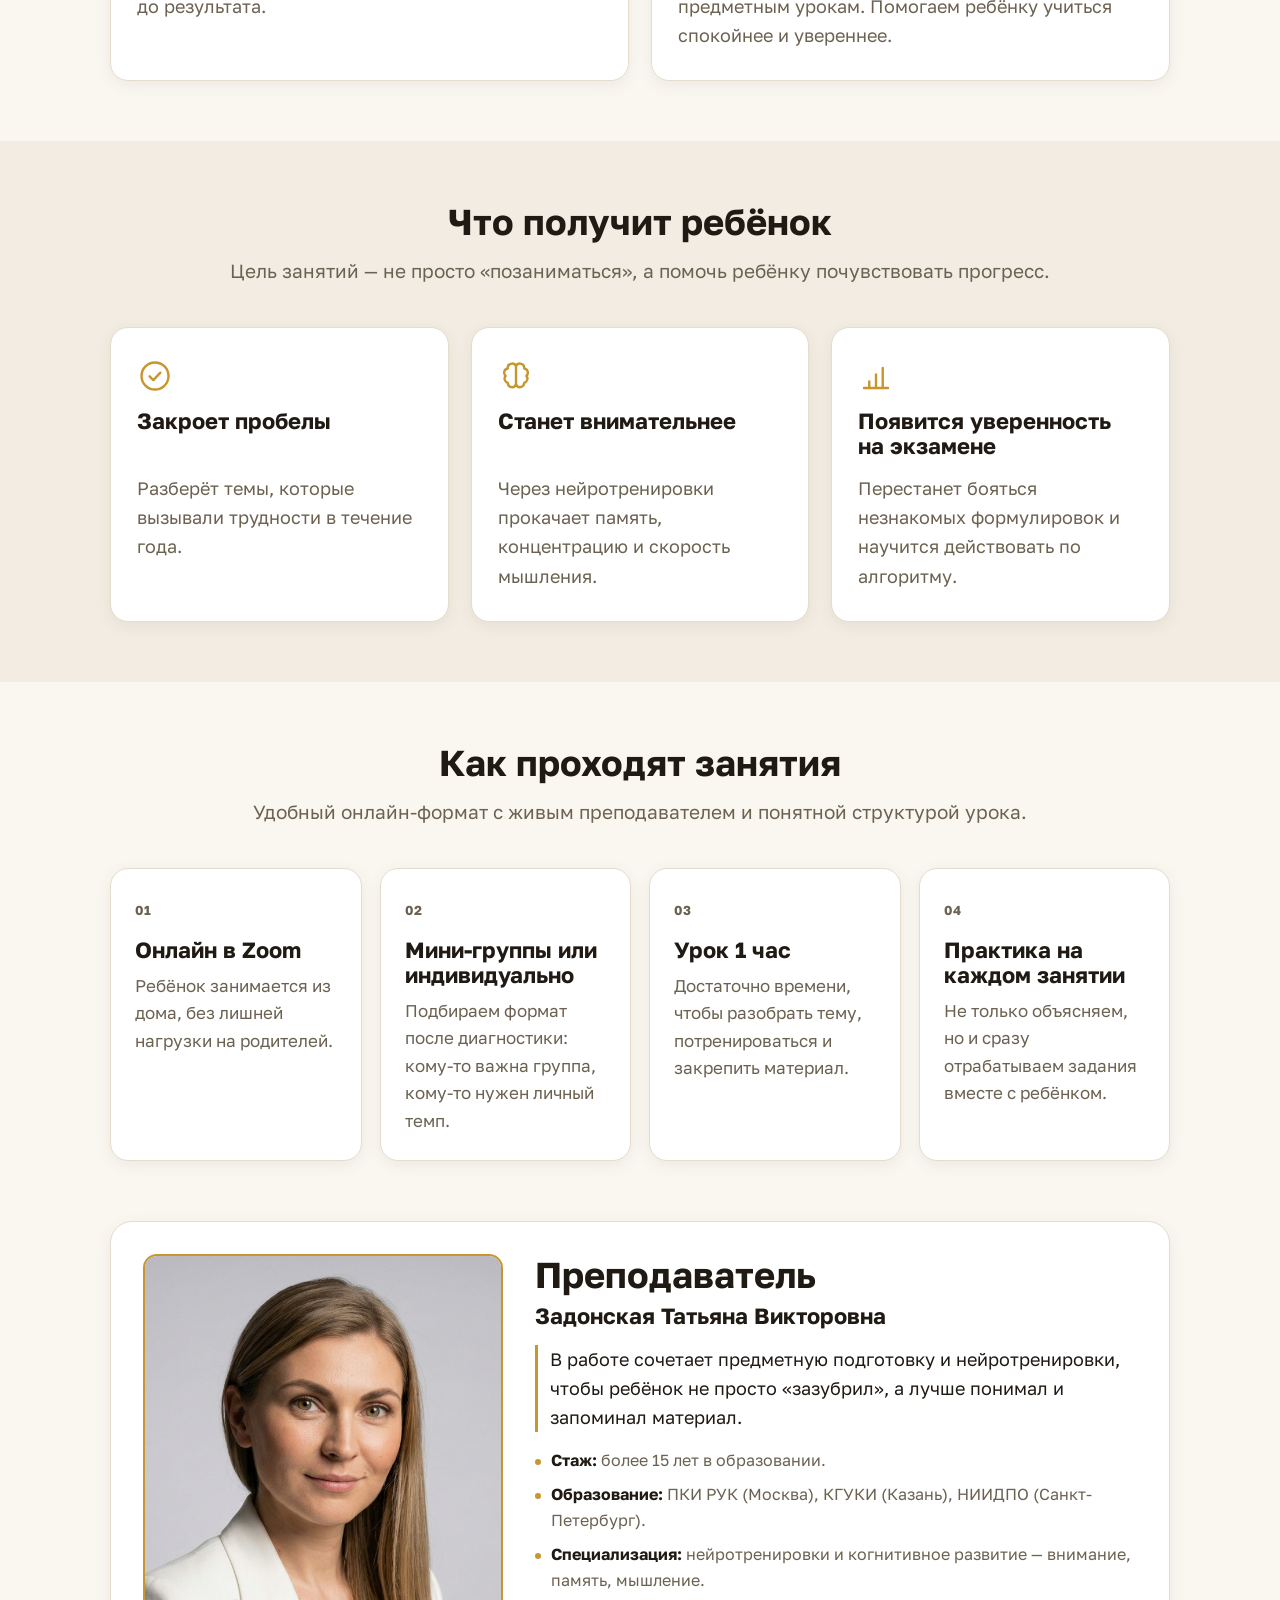
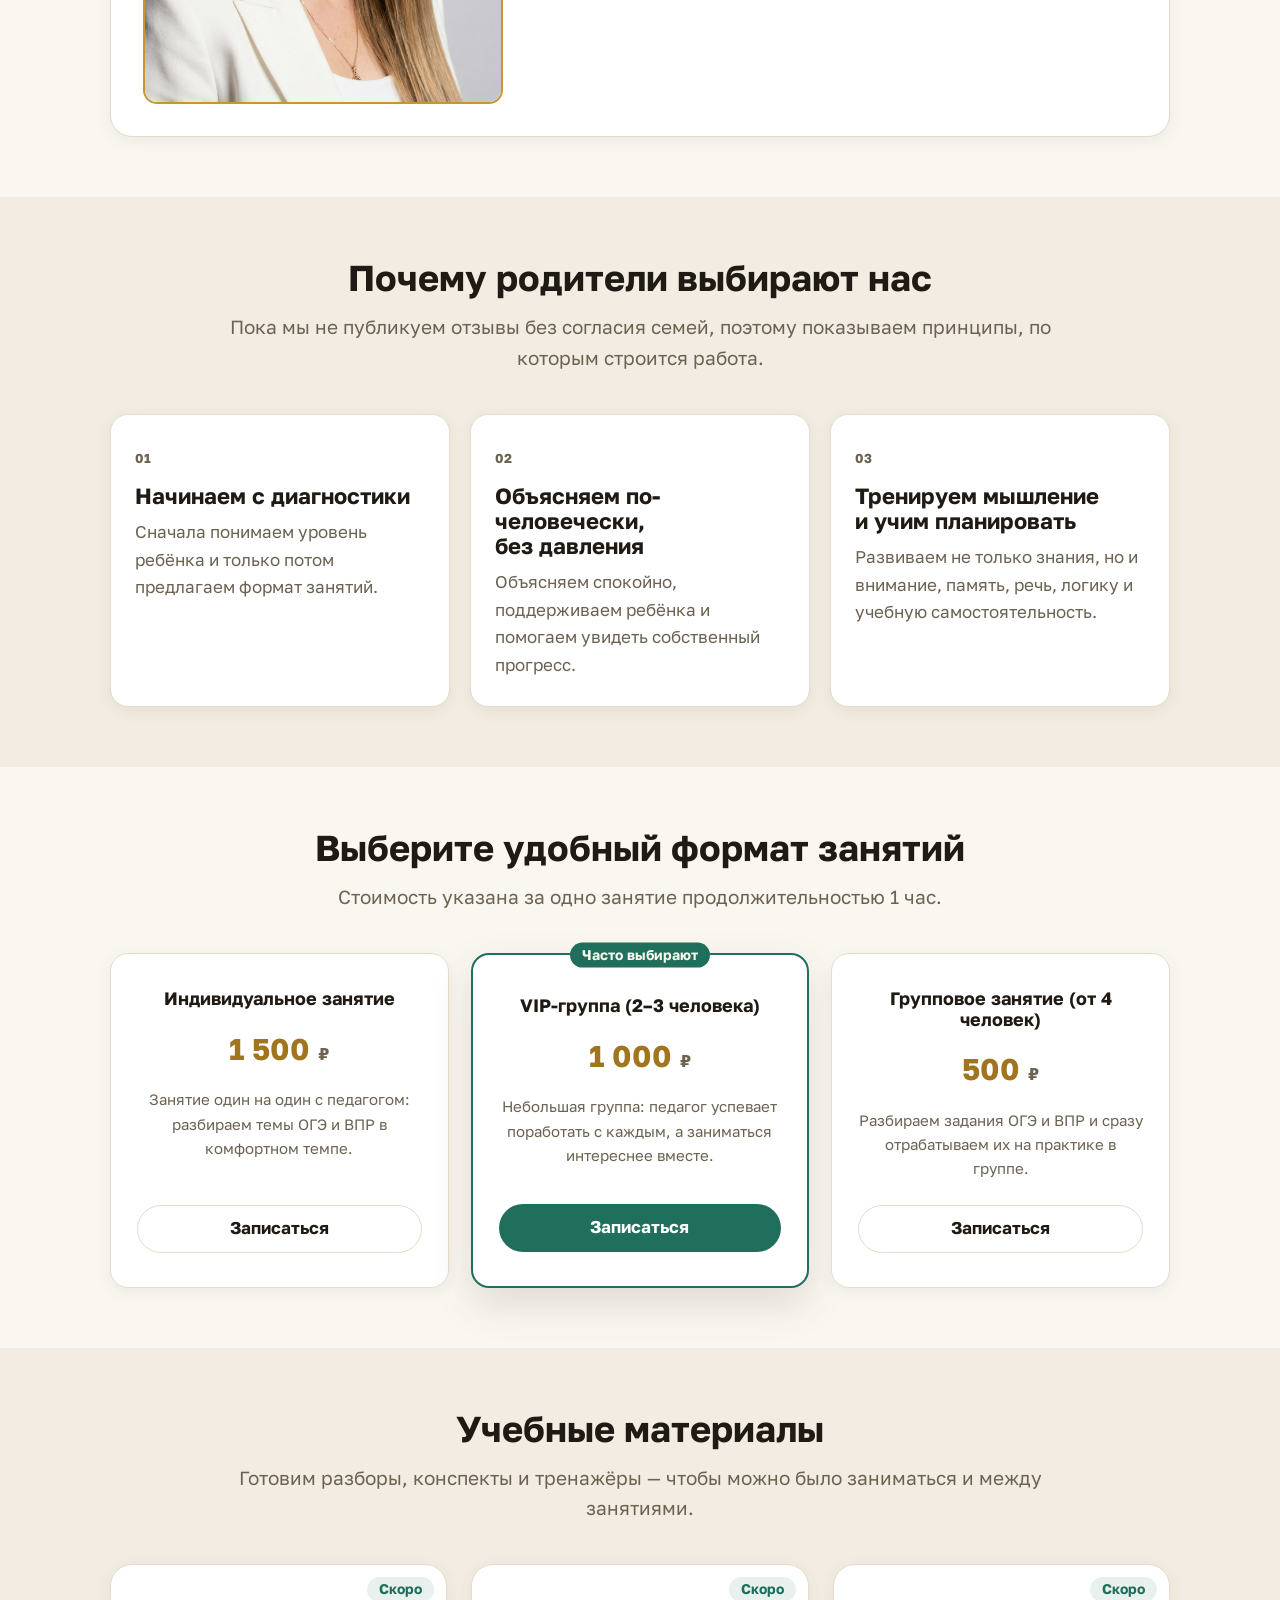
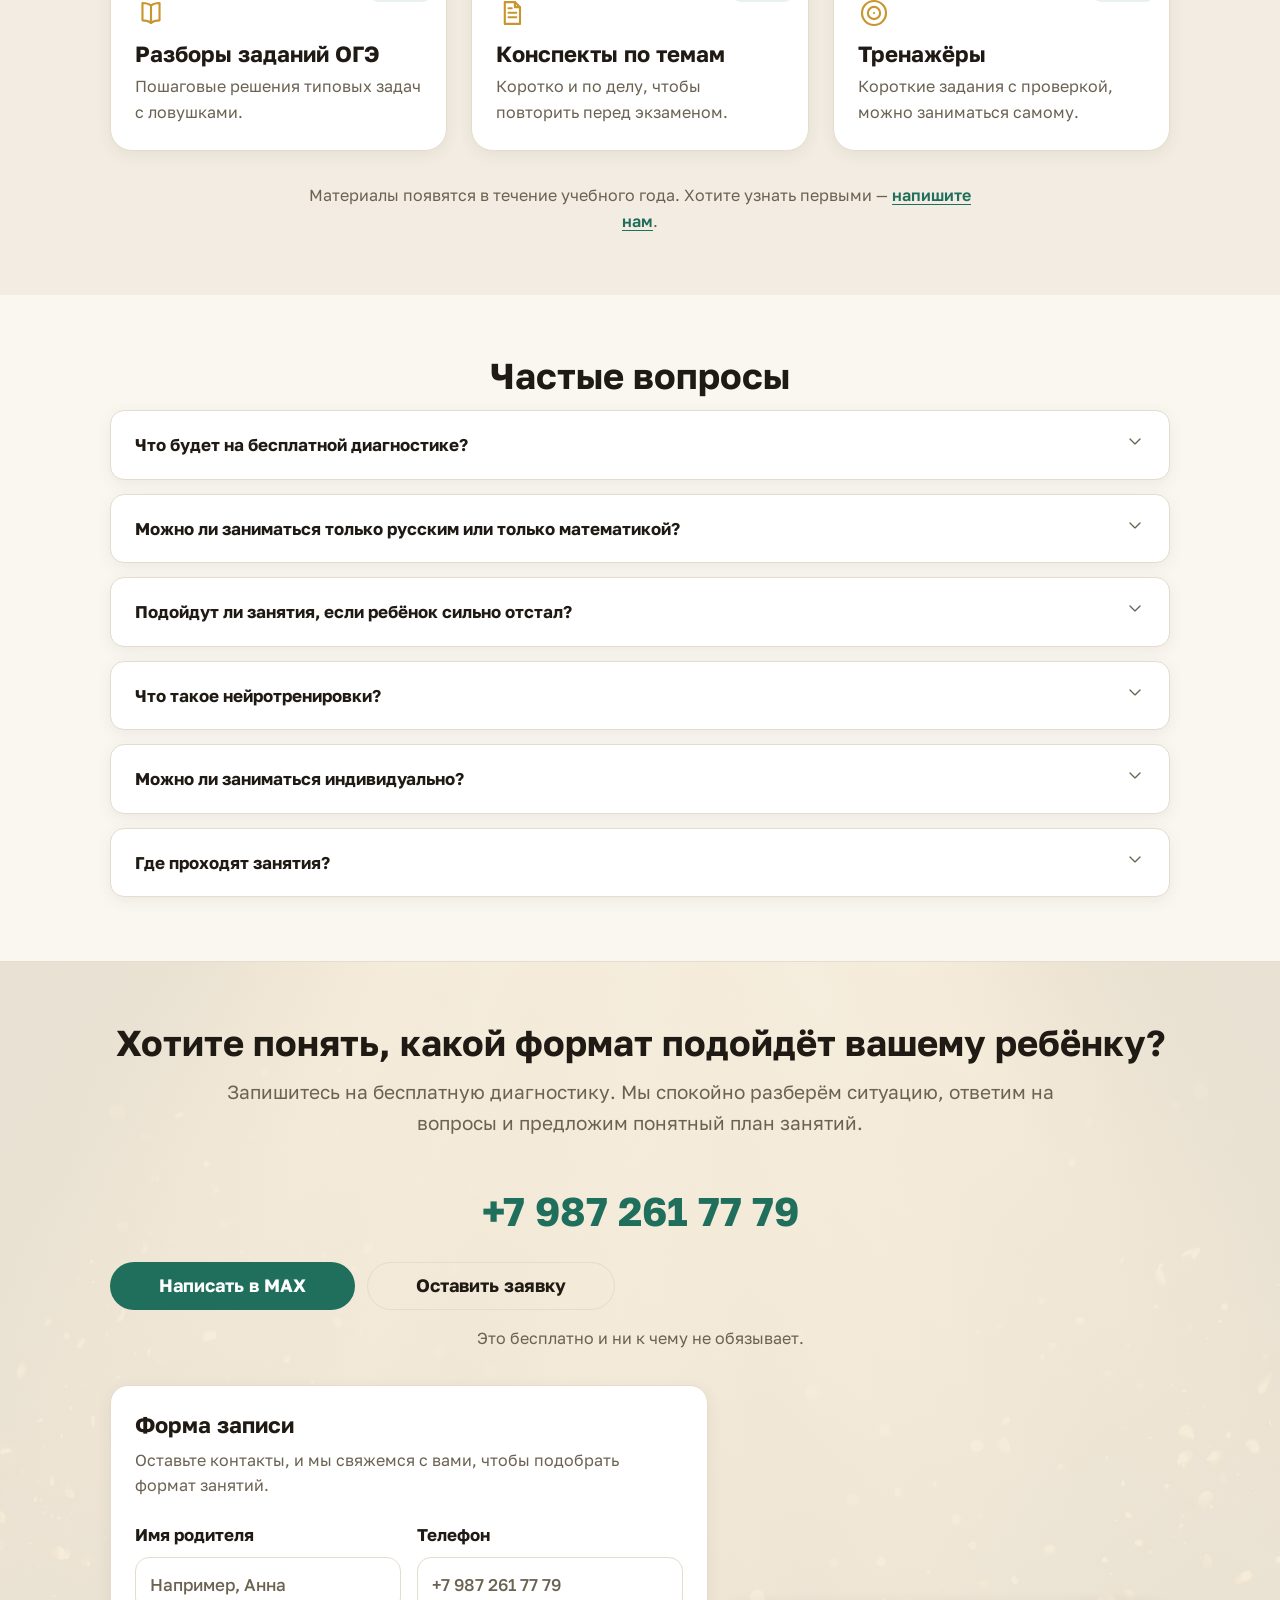
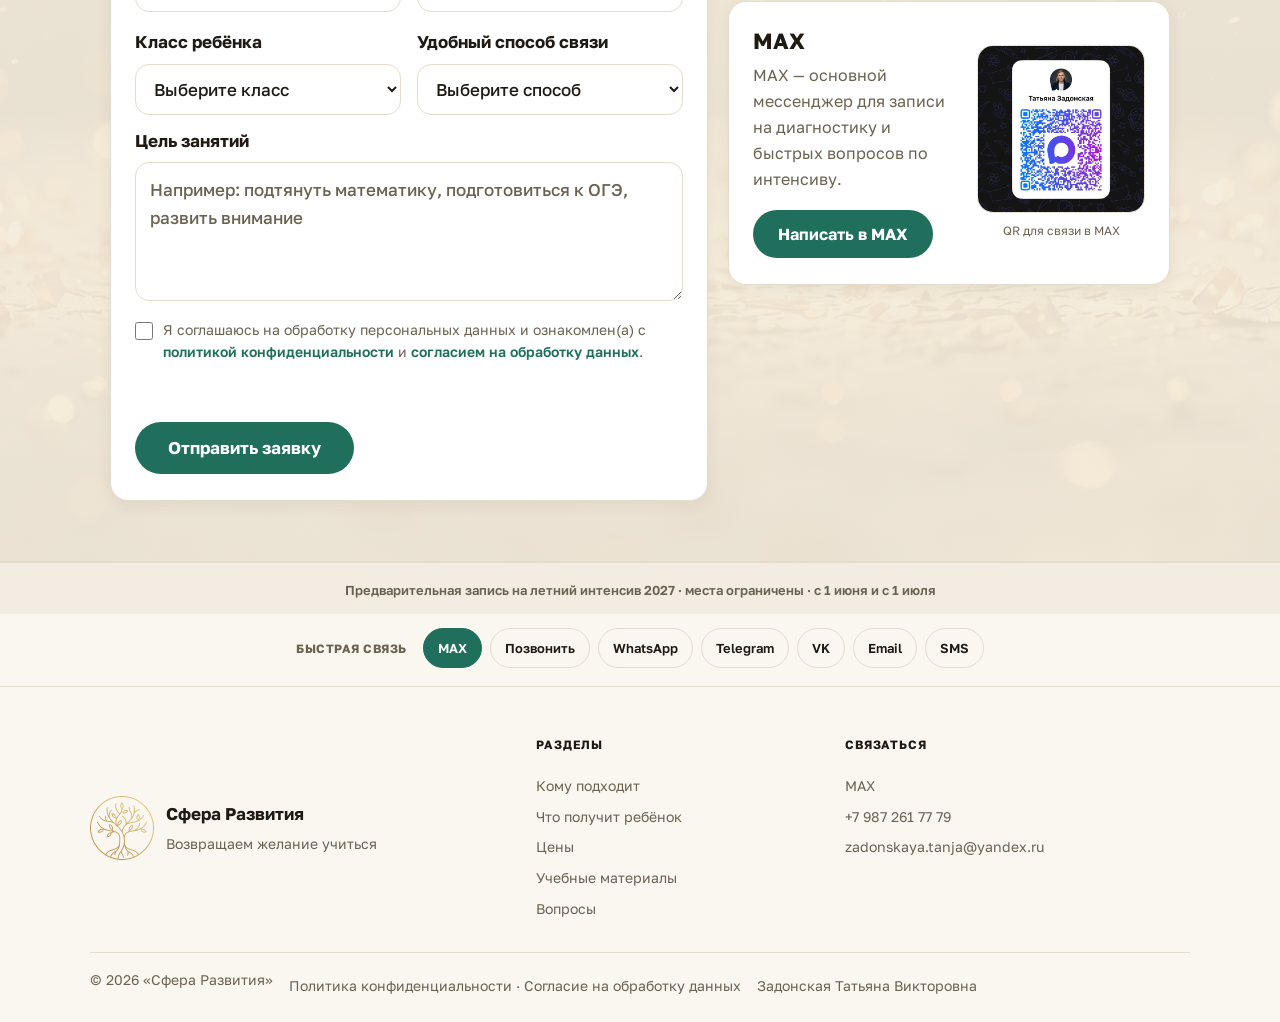
==== commit 0b2bf3e8: "Close five debts: gold-text contrast, tariff buttons a11y, unfold sections, favicons, OG cover" ====
--- a/index.html
+++ b/index.html
@@ -7,6 +7,14 @@
   <meta name="description" content="Летний онлайн-интенсив для школьников 1–9 классов: русский язык, математика, нейротренировки и подготовка к ОГЭ. Бесплатная диагностика и вводное занятие.">
   <meta name="robots" content="index, follow">
   <link rel="canonical" href="https://sferarazv.ru/">
+
+  <link rel="icon" href="favicon.ico" sizes="any">
+  <link rel="icon" type="image/png" sizes="32x32" href="favicon-32.png">
+  <link rel="icon" type="image/png" sizes="16x16" href="favicon-16.png">
+  <link rel="apple-touch-icon" sizes="180x180" href="apple-touch-icon.png">
+  <link rel="manifest" href="site.webmanifest">
+  <meta name="theme-color" content="#FAF7F1">
+  <meta name="theme-color" content="#12100E" media="(prefers-color-scheme: dark)">
 
   <meta property="og:type" content="website">
   <meta property="og:locale" content="ru_RU">
@@ -332,72 +340,56 @@
     </div>
   </section>
 
-  <section class="section--alt is-collapsible" id="results">
-    <div class="container">
-      <h2 class="section-title">
-        <button class="section-toggle" type="button" data-section-toggle aria-expanded="false" aria-controls="results-body">
-          Что получит <span>ребёнок</span>
-          <svg class="section-chevron icon" aria-hidden="true"><use href="#icon-chevron"></use></svg>
-        </button>
-      </h2>
+  <section class="section--alt" id="results">
+    <div class="container">
+      <h2 class="section-title">Что получит <span>ребёнок</span></h2>
       <p class="section-sub">Цель занятий — не просто «позаниматься», а помочь ребёнку почувствовать прогресс.</p>
-      <div class="section-body" id="results-body" data-section-body>
-        <div class="cards">
-          <article class="card result-card">
-            <div class="ico"><svg class="icon" aria-hidden="true"><use href="#icon-check"></use></svg></div>
-            <h3>Закроет пробелы</h3>
-            <p>Разберёт темы, которые вызывали трудности в течение года.</p>
-          </article>
-          <article class="card result-card">
-            <div class="ico"><svg class="icon" aria-hidden="true"><use href="#icon-brain"></use></svg></div>
-            <h3>Станет внимательнее</h3>
-            <p>Через нейротренировки прокачает память, концентрацию и скорость мышления.</p>
-          </article>
-          <article class="card result-card">
-            <div class="ico"><svg class="icon" aria-hidden="true"><use href="#icon-chart"></use></svg></div>
-            <h3>Появится уверенность на экзамене</h3>
-            <p>Перестанет бояться незнакомых формулировок и научится действовать по алгоритму.</p>
-          </article>
-        </div>
-      </div>
-      <button class="section-more" type="button" data-section-toggle aria-expanded="false" aria-controls="results-body">Показать подробнее</button>
-    </div>
-  </section>
-
-  <section class="is-collapsible" id="format">
-    <div class="container">
-      <h2 class="section-title">
-        <button class="section-toggle" type="button" data-section-toggle aria-expanded="false" aria-controls="format-body">
-          Как проходят <span>занятия</span>
-          <svg class="section-chevron icon" aria-hidden="true"><use href="#icon-chevron"></use></svg>
-        </button>
-      </h2>
+      <div class="cards">
+        <article class="card result-card">
+          <div class="ico"><svg class="icon" aria-hidden="true"><use href="#icon-check"></use></svg></div>
+          <h3>Закроет пробелы</h3>
+          <p>Разберёт темы, которые вызывали трудности в течение года.</p>
+        </article>
+        <article class="card result-card">
+          <div class="ico"><svg class="icon" aria-hidden="true"><use href="#icon-brain"></use></svg></div>
+          <h3>Станет внимательнее</h3>
+          <p>Через нейротренировки прокачает память, концентрацию и скорость мышления.</p>
+        </article>
+        <article class="card result-card">
+          <div class="ico"><svg class="icon" aria-hidden="true"><use href="#icon-chart"></use></svg></div>
+          <h3>Появится уверенность на экзамене</h3>
+          <p>Перестанет бояться незнакомых формулировок и научится действовать по алгоритму.</p>
+        </article>
+      </div>
+    </div>
+  </section>
+
+  <section id="format">
+    <div class="container">
+      <h2 class="section-title">Как проходят <span>занятия</span></h2>
       <p class="section-sub">Удобный онлайн-формат с живым преподавателем и понятной структурой урока.</p>
-      <div class="section-body" id="format-body" data-section-body>
-        <div class="steps">
-          <article class="step">
-            <span class="step-num">01</span>
-            <h3>Онлайн в Zoom</h3>
-            <p>Ребёнок занимается из дома, без лишней нагрузки на родителей.</p>
-          </article>
-          <article class="step">
-            <span class="step-num">02</span>
-            <h3>Мини-группы или индивидуально</h3>
-            <p>Подбираем формат после диагностики: кому-то важна группа, кому-то нужен личный темп.</p>
-          </article>
-          <article class="step">
-            <span class="step-num">03</span>
-            <h3>Урок 1 час</h3>
-            <p>Достаточно времени, чтобы разобрать тему, потренироваться и закрепить материал.</p>
-          </article>
-          <article class="step">
-            <span class="step-num">04</span>
-            <h3>Практика на каждом занятии</h3>
-            <p>Не только объясняем, но и сразу отрабатываем задания вместе с ребёнком.</p>
-          </article>
-        </div>
-      </div>
-      <button class="section-more" type="button" data-section-toggle aria-expanded="false" aria-controls="format-body">Показать подробнее</button>
+      <div class="steps">
+        <article class="step">
+          <span class="step-num">01</span>
+          <h3>Онлайн в Zoom</h3>
+          <p>Ребёнок занимается из дома, без лишней нагрузки на родителей.</p>
+        </article>
+        <article class="step">
+          <span class="step-num">02</span>
+          <h3>Мини-группы или индивидуально</h3>
+          <p>Подбираем формат после диагностики: кому-то важна группа, кому-то нужен личный темп.</p>
+        </article>
+        <article class="step">
+          <span class="step-num">03</span>
+          <h3>Урок 1 час</h3>
+          <p>Достаточно времени, чтобы разобрать тему, потренироваться и закрепить материал.</p>
+        </article>
+        <article class="step">
+          <span class="step-num">04</span>
+          <h3>Практика на каждом занятии</h3>
+          <p>Не только объясняем, но и сразу отрабатываем задания вместе с ребёнком.</p>
+        </article>
+      </div>
     </div>
   </section>
 
@@ -419,35 +411,27 @@
     </div>
   </section>
 
-  <section class="section--alt is-collapsible" id="trust">
-    <div class="container">
-      <h2 class="section-title">
-        <button class="section-toggle" type="button" data-section-toggle aria-expanded="false" aria-controls="trust-body">
-          Почему родители <span>выбирают нас</span>
-          <svg class="section-chevron icon" aria-hidden="true"><use href="#icon-chevron"></use></svg>
-        </button>
-      </h2>
+  <section class="section--alt" id="trust">
+    <div class="container">
+      <h2 class="section-title">Почему родители <span>выбирают нас</span></h2>
       <p class="section-sub">Пока мы не публикуем отзывы без согласия семей, поэтому показываем принципы, по которым строится работа.</p>
-      <div class="section-body" id="trust-body" data-section-body>
-        <div class="trust-grid">
-          <article class="trust-card">
-            <span>01</span>
-            <h3>Начинаем с диагностики</h3>
-            <p>Сначала понимаем уровень ребёнка и только потом предлагаем формат занятий.</p>
-          </article>
-          <article class="trust-card">
-            <span>02</span>
-            <h3>Объясняем по-человечески, без давления</h3>
-            <p>Объясняем спокойно, поддерживаем ребёнка и помогаем увидеть собственный прогресс.</p>
-          </article>
-          <article class="trust-card">
-            <span>03</span>
-            <h3>Тренируем мышление и учим планировать</h3>
-            <p>Развиваем не только знания, но и внимание, память, речь, логику и учебную самостоятельность.</p>
-          </article>
-        </div>
-      </div>
-      <button class="section-more" type="button" data-section-toggle aria-expanded="false" aria-controls="trust-body">Показать подробнее</button>
+      <div class="trust-grid">
+        <article class="trust-card">
+          <span>01</span>
+          <h3>Начинаем с диагностики</h3>
+          <p>Сначала понимаем уровень ребёнка и только потом предлагаем формат занятий.</p>
+        </article>
+        <article class="trust-card">
+          <span>02</span>
+          <h3>Объясняем по-человечески, без давления</h3>
+          <p>Объясняем спокойно, поддерживаем ребёнка и помогаем увидеть собственный прогресс.</p>
+        </article>
+        <article class="trust-card">
+          <span>03</span>
+          <h3>Тренируем мышление и учим планировать</h3>
+          <p>Развиваем не только знания, но и внимание, память, речь, логику и учебную самостоятельность.</p>
+        </article>
+      </div>
     </div>
   </section>
 
@@ -461,20 +445,20 @@
           <h4>Индивидуальное занятие</h4>
           <div class="amount">1 500 <small>₽</small></div>
           <p>Занятие один на один с педагогом: разбираем темы ОГЭ и ВПР в комфортном темпе.</p>
-          <span class="btn btn-secondary price-cta">Записаться</span>
+          <span class="btn btn-secondary price-cta" aria-hidden="true">Записаться</span>
         </a>
         <a class="price price--featured" data-contact-link="max" data-analytics-goal="pricing_click" data-tariff="oge-vip" target="_blank" rel="noopener">
           <span class="price-badge">Часто выбирают</span>
           <h4>VIP-группа (2–3 человека)</h4>
           <div class="amount">1 000 <small>₽</small></div>
           <p>Небольшая группа: педагог успевает поработать с каждым, а заниматься интереснее вместе.</p>
-          <span class="btn price-cta">Записаться</span>
+          <span class="btn price-cta" aria-hidden="true">Записаться</span>
         </a>
         <a class="price" data-contact-link="max" data-analytics-goal="pricing_click" data-tariff="oge-group" target="_blank" rel="noopener">
           <h4>Групповое занятие (от 4 человек)</h4>
           <div class="amount">500 <small>₽</small></div>
           <p>Разбираем задания ОГЭ и ВПР и сразу отрабатываем их на практике в группе.</p>
-          <span class="btn btn-secondary price-cta">Записаться</span>
+          <span class="btn btn-secondary price-cta" aria-hidden="true">Записаться</span>
         </a>
       </div>
     </div>
--- a/styles.css
+++ b/styles.css
@@ -34,6 +34,9 @@
   --muted: #6b6252;
   --gold: #c8962f;
   --gold-2: #f5d287;
+  /* Только для цифр цен: #a1751e даёт 4.13:1 на белой карточке.
+     Сам по себе #a87b22 давал 3.80:1 — ниже порога 4:1 из ТЗ. */
+  --gold-text: #a1751e;
   --accent: #1f6f5c;
   --accent-soft: #e8f1ed;
   --accent-hover: #17574a;
@@ -90,6 +93,8 @@
   --muted: #a69c8c;
   --gold: #d9a845;
   --gold-2: #e8be6c;
+  /* В тёмной теме цена остаётся тем же золотом: 7.46:1 на --card. */
+  --gold-text: #d9a845;
   --accent: #3e9b84;
   --accent-soft: #1a2a26;
   --accent-hover: #4fb39a;
@@ -625,9 +630,10 @@
   padding: 60px 0;
 }
 
-/* #format и #teacher идут с одинаковым фоном: убираем двойной отступ между ними.
-   Пара — единственное исключение из чередования --bg / --bg-2: см. docs/DESIGN.md § 2. */
-#format.is-open {
+/* #format и #teacher идут одним фоном: вместо двойных 60 + 60 оставляем
+   по 30 px с каждой стороны. Пара — единственное исключение из чередования
+   --bg / --bg-2: см. docs/DESIGN.md § 2. */
+#format {
   padding-bottom: 30px;
 }
 
@@ -638,16 +644,6 @@
 /* Между последним вопросом FAQ и формой — не меньше --s-8. */
 #faq {
   padding-bottom: var(--s-8);
-}
-
-/* Свёрнутая секция — только заголовок и подзаголовок, без двойных вертикальных отступов. */
-.is-collapsible:not(.is-open) {
-  padding-top: 36px;
-  padding-bottom: 36px;
-}
-
-.is-collapsible:not(.is-open) .section-sub {
-  margin-bottom: 0;
 }
 
 /* Чередование фонов задаётся классом в разметке, а не nth-child: порядок
@@ -820,94 +816,14 @@
   font-size: var(--fs-body);
 }
 
-/* Аккордеон секций #results, #format, #trust */
-.section-toggle {
-  display: inline-flex;
-  align-items: center;
-  justify-content: center;
-  gap: 10px;
-  border: 0;
-  background: none;
-  color: inherit;
-  cursor: pointer;
-  font: inherit;
-  padding: 0;
-  text-align: center;
-}
-
-.section-toggle:hover,
-.section-toggle:focus-visible {
-  color: var(--accent);
-}
-
-.section-chevron {
-  width: 22px;
-  height: 22px;
-  flex-shrink: 0;
-  color: var(--muted);
-  transition: transform .3s ease;
-}
-
-.section-toggle.is-open .section-chevron {
-  transform: rotate(180deg);
-}
-
-.section-more {
-  display: block;
-  width: fit-content;
-  margin: 22px auto 0;
-  border: 1px solid var(--line);
-  border-radius: var(--r-pill);
-  background: var(--card);
-  color: var(--text);
-  cursor: pointer;
-  font: inherit;
-  font-size: var(--fs-small);
-  font-weight: 700;
-  padding: 9px 20px;
-  transition: border-color var(--dur) var(--ease), background var(--dur) var(--ease),
-    color var(--dur) var(--ease);
-}
-
-.section-more:hover {
-  border-color: var(--accent);
-  background: var(--card);
-  color: var(--accent);
-}
-
-.no-js .section-more {
-  display: none;
-}
-
-.section-body {
-  max-height: 0;
-  overflow: hidden;
-  opacity: 0;
-  transition: max-height .45s ease, opacity .35s ease;
-}
-
-.no-js .section-body {
-  max-height: none;
-  overflow: visible;
-  opacity: 1;
-}
-
-.no-js .section-toggle {
-  cursor: default;
-  pointer-events: none;
-}
-
-.no-js .section-chevron {
-  display: none;
-}
+/* Аккордеон секций убран 17.11.2026: #results, #format и #trust всегда
+   раскрыты. Остался только аккордеон FAQ — см. .faq-item ниже. */
 
 @media (prefers-reduced-motion: reduce) {
   html {
     scroll-behavior: auto;
   }
 
-  .section-body,
-  .section-chevron,
   .copy-toast {
     transition: none;
   }
@@ -987,12 +903,11 @@
   white-space: nowrap;
 }
 
-/* Кнопка в карточке — визуальная часть карточки-ссылки: клик обрабатывает
-   сама ссылка, поэтому у кнопки нет своих обработчиков и pointer-events. */
+/* Кнопка в карточке — декоративная надпись: клик обрабатывает карточка-ссылка.
+   Из порядка табуляции и дерева доступности надпись убрана (aria-hidden). */
 .price-cta {
   width: 100%;
   margin-top: var(--s-5);
-  pointer-events: none;
 }
 
 a.price {
@@ -1031,7 +946,7 @@
 
 .price .amount {
   margin: 4px 0;
-  color: var(--gold);
+  color: var(--gold-text);
   font-size: 30px;
   font-weight: 700;
 }
@@ -2724,7 +2639,6 @@
   .sfera-question-icon,
   .sfera-channels a,
   .sfera-close,
-  .section-more,
   .faq-icon,
   .faq-answer,
   .card,
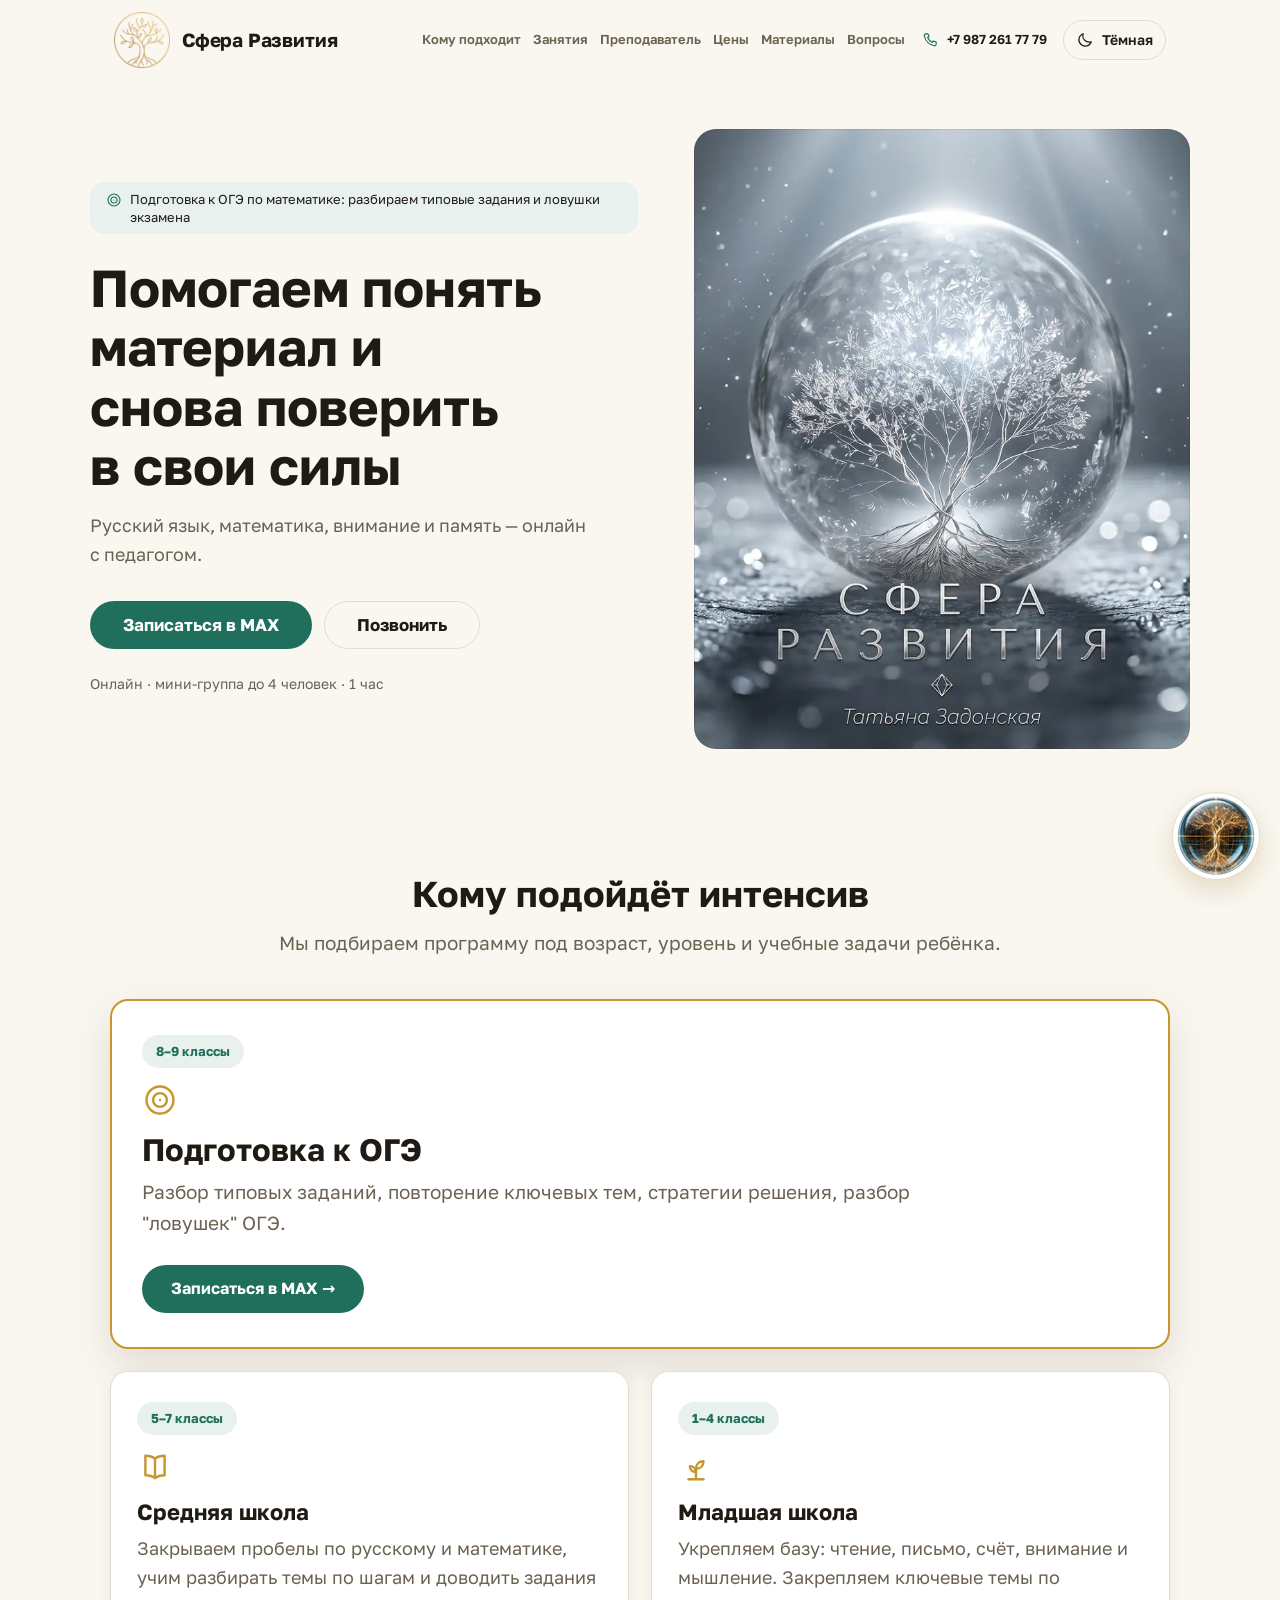
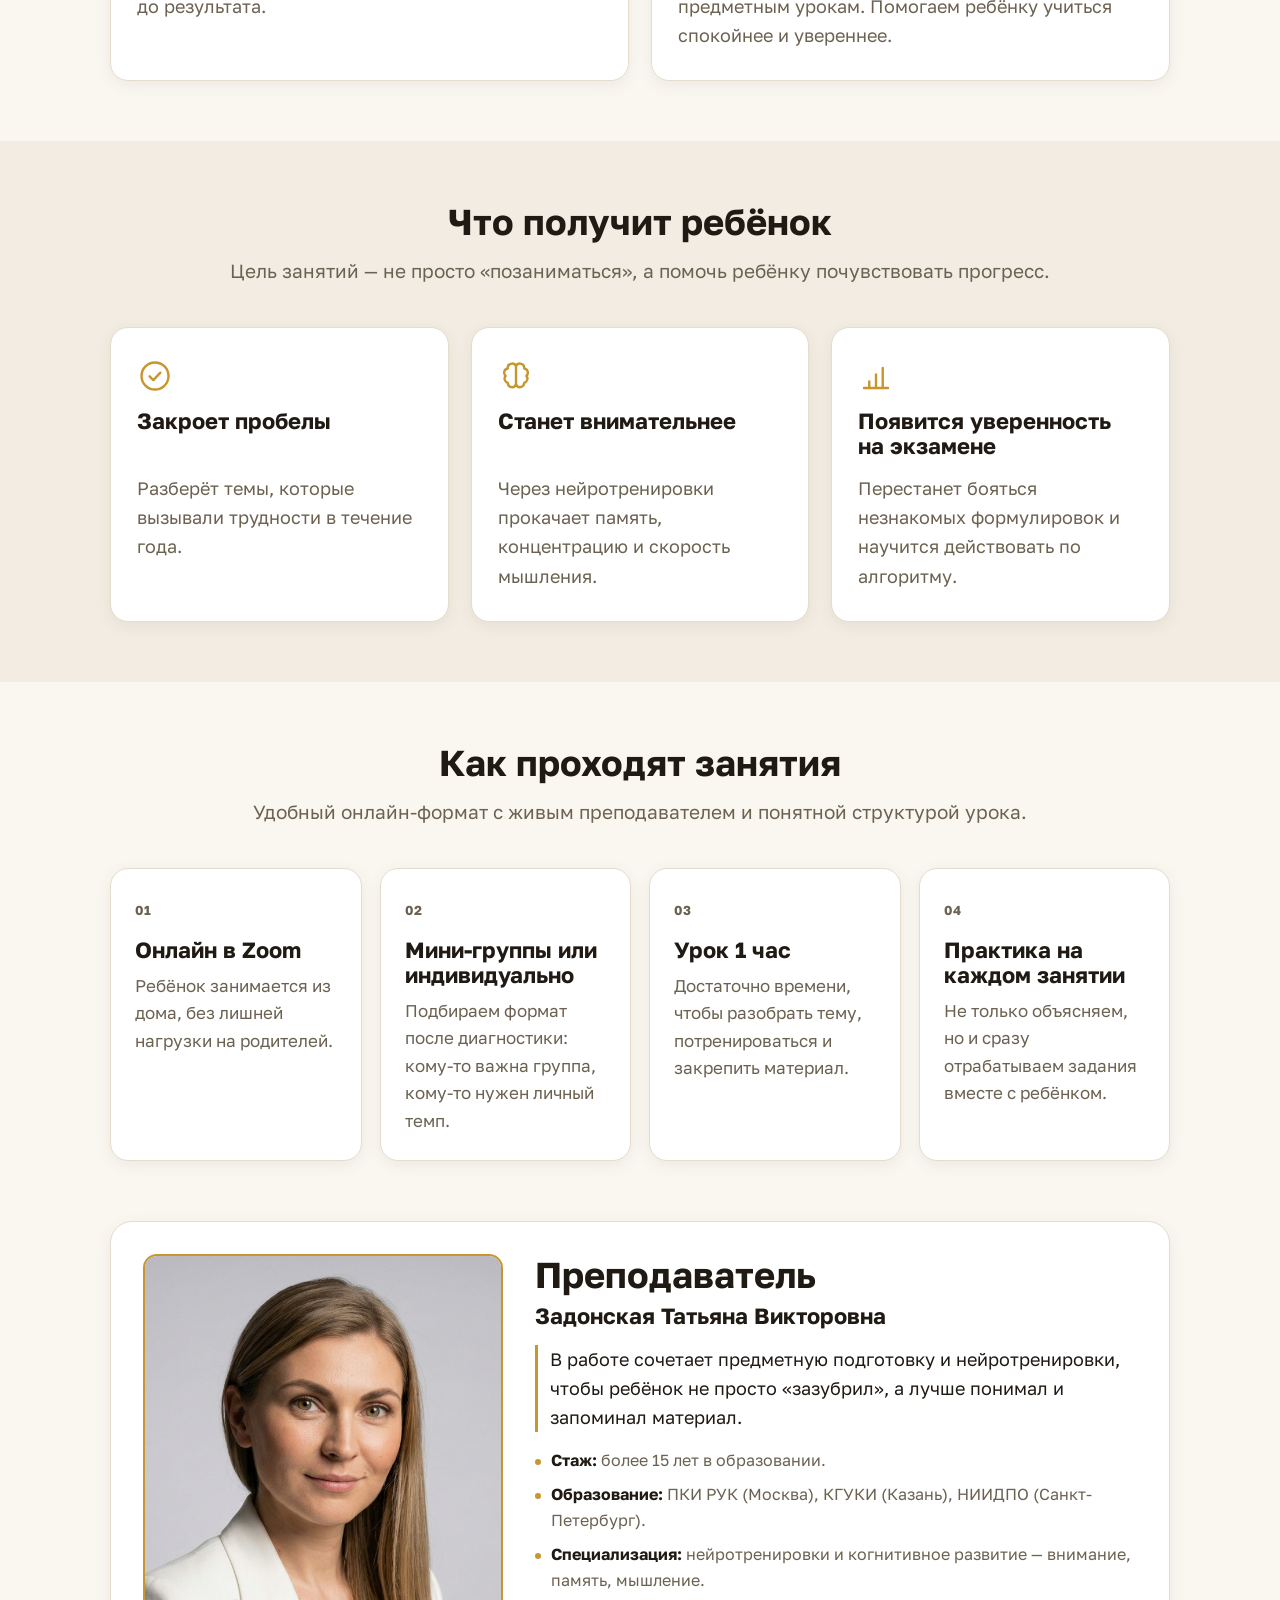
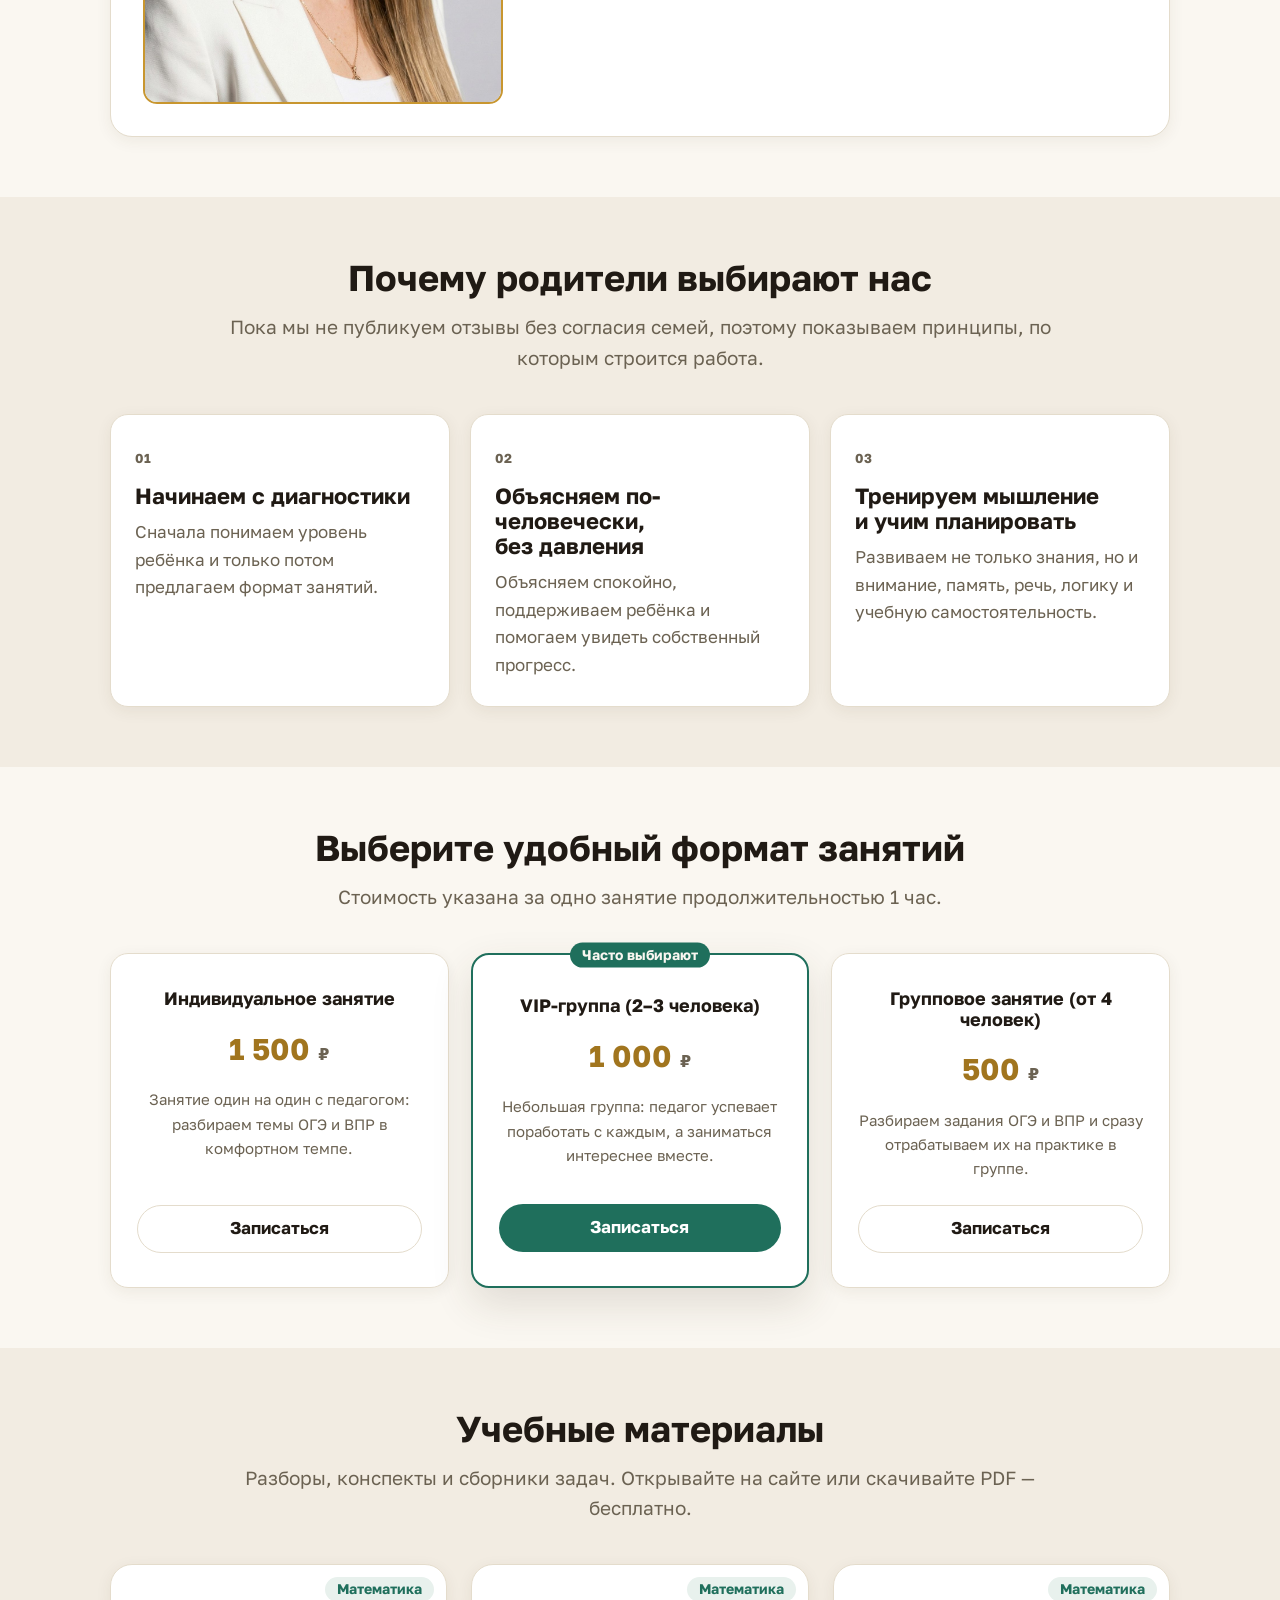
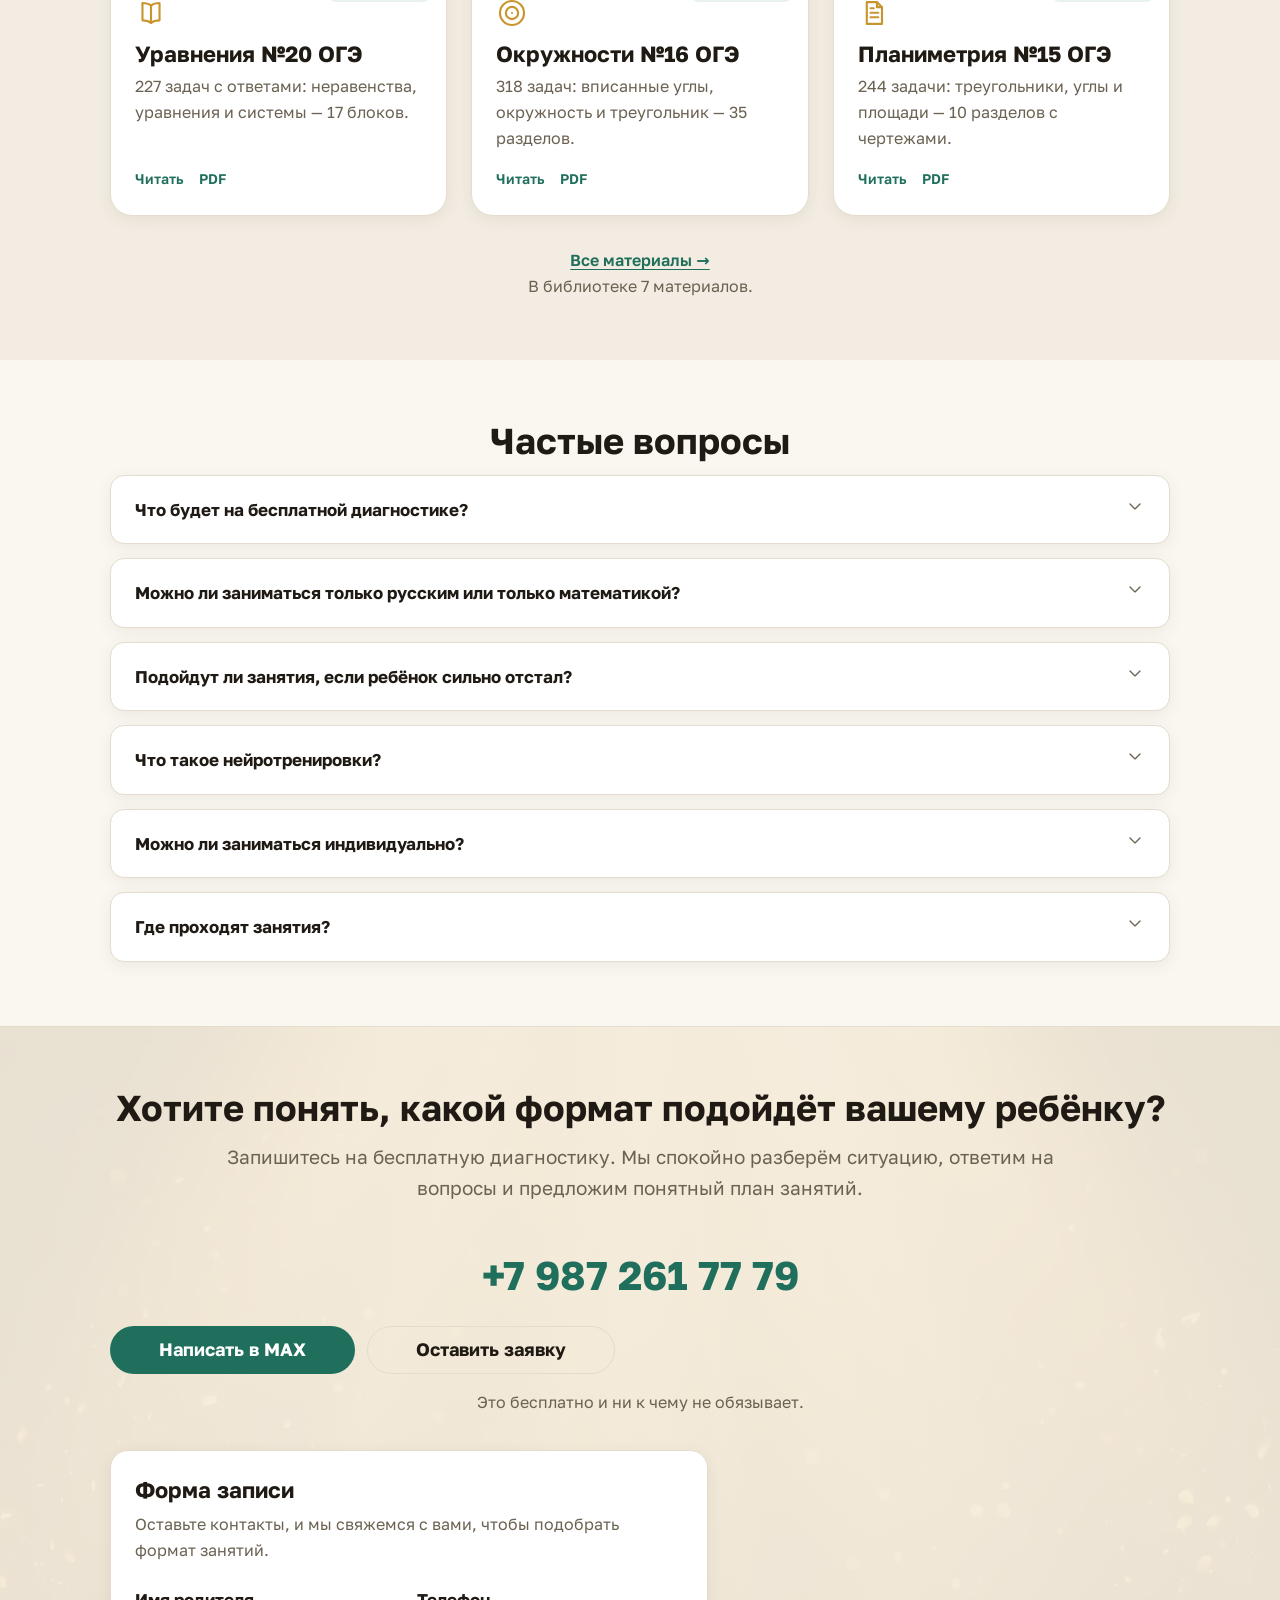
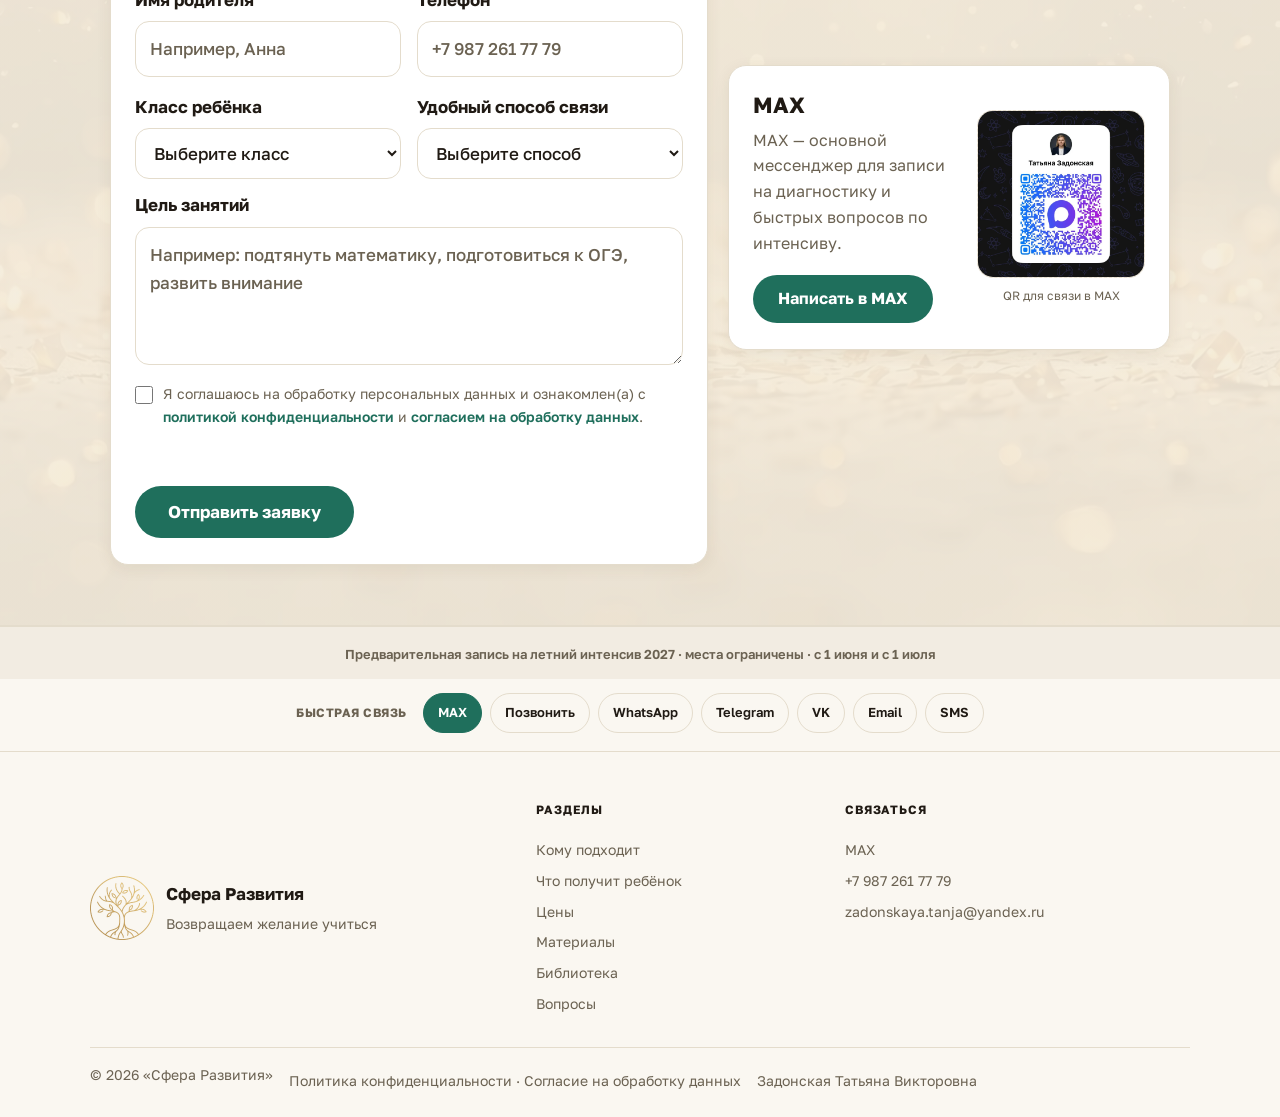
==== commit 0fe82952: "Publish materials library: 7 items, catalog page, homepage cards" ====
--- a/index.html
+++ b/index.html
@@ -255,11 +255,12 @@
       <nav class="nav-links" aria-label="Основная навигация">
         <a href="#audience">Кому подходит</a>
         <a class="nav-link-mobile" href="#results">Что получит ребёнок</a>
-        <a href="#format">Как проходят</a>
+        <a href="#format">Занятия</a>
         <a href="#teacher">Преподаватель</a>
         <a class="nav-link-mobile" href="#trust">Почему нам доверяют</a>
         <a href="#pricing">Цены</a>
-        <a class="nav-link-mobile" href="#materials">Учебные материалы</a>
+        <a href="materials/">Материалы</a>
+        <a class="nav-link-mobile" href="#materials">Библиотека</a>
         <a href="#faq">Вопросы</a>
       </nav>
       <a class="nav-phone" data-contact-link="phone" data-contact-phone aria-label="Позвонить">
@@ -467,28 +468,40 @@
   <section id="materials" class="section section--alt">
     <div class="container">
       <h2 class="section-title">Учебные материалы</h2>
-      <p class="section-sub">Готовим разборы, конспекты и тренажёры — чтобы можно было заниматься и между занятиями.</p>
+      <p class="section-sub">Разборы, конспекты и сборники задач. Открывайте на сайте или скачивайте PDF — бесплатно.</p>
       <div class="materials-grid">
         <article class="material-card">
-          <span class="material-badge">Скоро</span>
+          <span class="material-badge">Математика</span>
           <div class="ico"><svg class="icon" aria-hidden="true"><use href="#icon-book"></use></svg></div>
-          <h3>Разборы заданий ОГЭ</h3>
-          <p>Пошаговые решения типовых задач с ловушками.</p>
+          <h3>Уравнения №20 ОГЭ</h3>
+          <p>227 задач с ответами: неравенства, уравнения и системы — 17 блоков.</p>
+          <div class="material-actions">
+            <a href="materials/uravneniya-20-oge/">Читать</a>
+            <a href="materials/uravneniya-20-oge/uravneniya-light.pdf" download>PDF</a>
+          </div>
         </article>
         <article class="material-card">
-          <span class="material-badge">Скоро</span>
+          <span class="material-badge">Математика</span>
+          <div class="ico"><svg class="icon" aria-hidden="true"><use href="#icon-target"></use></svg></div>
+          <h3>Окружности №16 ОГЭ</h3>
+          <p>318 задач: вписанные углы, окружность и треугольник — 35 разделов.</p>
+          <div class="material-actions">
+            <a href="materials/okruzhnosti-16-oge/">Читать</a>
+            <a href="materials/okruzhnosti-16-oge/okruzhnosti.pdf" download>PDF</a>
+          </div>
+        </article>
+        <article class="material-card">
+          <span class="material-badge">Математика</span>
           <div class="ico"><svg class="icon" aria-hidden="true"><use href="#icon-notes"></use></svg></div>
-          <h3>Конспекты по темам</h3>
-          <p>Коротко и по делу, чтобы повторить перед экзаменом.</p>
-        </article>
-        <article class="material-card">
-          <span class="material-badge">Скоро</span>
-          <div class="ico"><svg class="icon" aria-hidden="true"><use href="#icon-target"></use></svg></div>
-          <h3>Тренажёры</h3>
-          <p>Короткие задания с проверкой, можно заниматься самому.</p>
-        </article>
-      </div>
-      <p class="materials-note">Материалы появятся в течение учебного года. Хотите узнать первыми — <a href="#application-form">напишите нам</a>.</p>
+          <h3>Планиметрия №15 ОГЭ</h3>
+          <p>244 задачи: треугольники, углы и площади — 10 разделов с чертежами.</p>
+          <div class="material-actions">
+            <a href="materials/planimetriya-15-oge/">Читать</a>
+            <a href="materials/planimetriya-15-oge/planimetriya.pdf" download>PDF</a>
+          </div>
+        </article>
+      </div>
+      <p class="materials-note"><a href="materials/">Все материалы →</a><br>В библиотеке 7 материалов.</p>
     </div>
   </section>
 
@@ -744,7 +757,8 @@
       <a href="#audience">Кому подходит</a>
       <a href="#results">Что получит ребёнок</a>
       <a href="#pricing">Цены</a>
-      <a href="#materials">Учебные материалы</a>
+      <a href="materials/">Материалы</a>
+      <a href="#materials">Библиотека</a>
       <a href="#faq">Вопросы</a>
     </nav>
 
--- a/styles.css
+++ b/styles.css
@@ -2213,8 +2213,10 @@
   color: var(--accent);
 }
 
-/* 901–1180 px: пять пунктов меню ещё помещаются в одну строку, но плотнее. */
-@media (min-width: 901px) and (max-width: 1180px) {
+/* 901 px и выше: в шапке шесть пунктов меню при контейнере 1100 px.
+   Держим плотный режим на всём десктопе — иначе на 1280–1920 px шапка
+   переносится в две строки. */
+@media (min-width: 901px) {
   .nav {
     gap: var(--s-4);
   }
@@ -2228,6 +2230,16 @@
     font-size: 13px;
   }
 }
+
+/* 901–1050 px: контейнер уже, шапке не хватает ещё ~40 px — сжимаем только
+   промежутки, кегль не трогаем. */
+@media (min-width: 901px) and (max-width: 1050px) {
+  .nav,
+  .nav-links {
+    gap: var(--s-2);
+  }
+}
+
 
 @media (max-width: 900px) {
   /* Шапка поднимается выше постоянных слоёв: меню и затемнение — её дети,
@@ -2651,3 +2663,75 @@
     transform: none;
   }
 }
+
+/* --- Каталог учебных материалов (/materials/) ------------------------------
+   Страница каталога использует общие токены, шапку, футер и компонент
+   .material-card. Новые классы нужны только фильтрам и ссылкам «Читать / PDF». */
+.catalog-page {
+  padding-top: var(--s-7);
+  padding-bottom: var(--s-8);
+}
+
+.catalog-filters {
+  display: flex;
+  flex-wrap: wrap;
+  justify-content: center;
+  gap: var(--s-2);
+  margin-bottom: var(--s-6);
+}
+
+.catalog-filter {
+  min-height: 40px;
+  border: 1px solid var(--line);
+  border-radius: var(--r-pill);
+  background: transparent;
+  color: var(--text);
+  cursor: pointer;
+  font-size: var(--fs-small);
+  font-weight: 600;
+  padding: var(--s-2) var(--s-4);
+  transition: border-color var(--dur) var(--ease), background var(--dur) var(--ease),
+    color var(--dur) var(--ease);
+}
+
+.catalog-filter:hover {
+  border-color: var(--accent);
+  color: var(--accent);
+}
+
+.catalog-filter.is-active {
+  border-color: var(--accent);
+  background: var(--accent);
+  color: #ffffff;
+}
+
+[data-theme="dark"] .catalog-filter.is-active {
+  color: #0d1512;
+}
+
+/* Фильтр прячет карточки атрибутом hidden; display:flex у .material-card
+   перебивает браузерный стиль [hidden], поэтому правило нужно явно. */
+.material-card[hidden] {
+  display: none;
+}
+
+.material-actions {
+  display: flex;
+  flex-wrap: wrap;
+  gap: var(--s-2) var(--s-4);
+  margin-top: auto;
+  padding-top: var(--s-4);
+}
+
+.material-actions a {
+  color: var(--accent);
+  font-size: var(--fs-small);
+  font-weight: 600;
+}
+
+.material-actions a:hover {
+  color: var(--accent-hover);
+  text-decoration: underline;
+  text-underline-offset: 3px;
+}
+
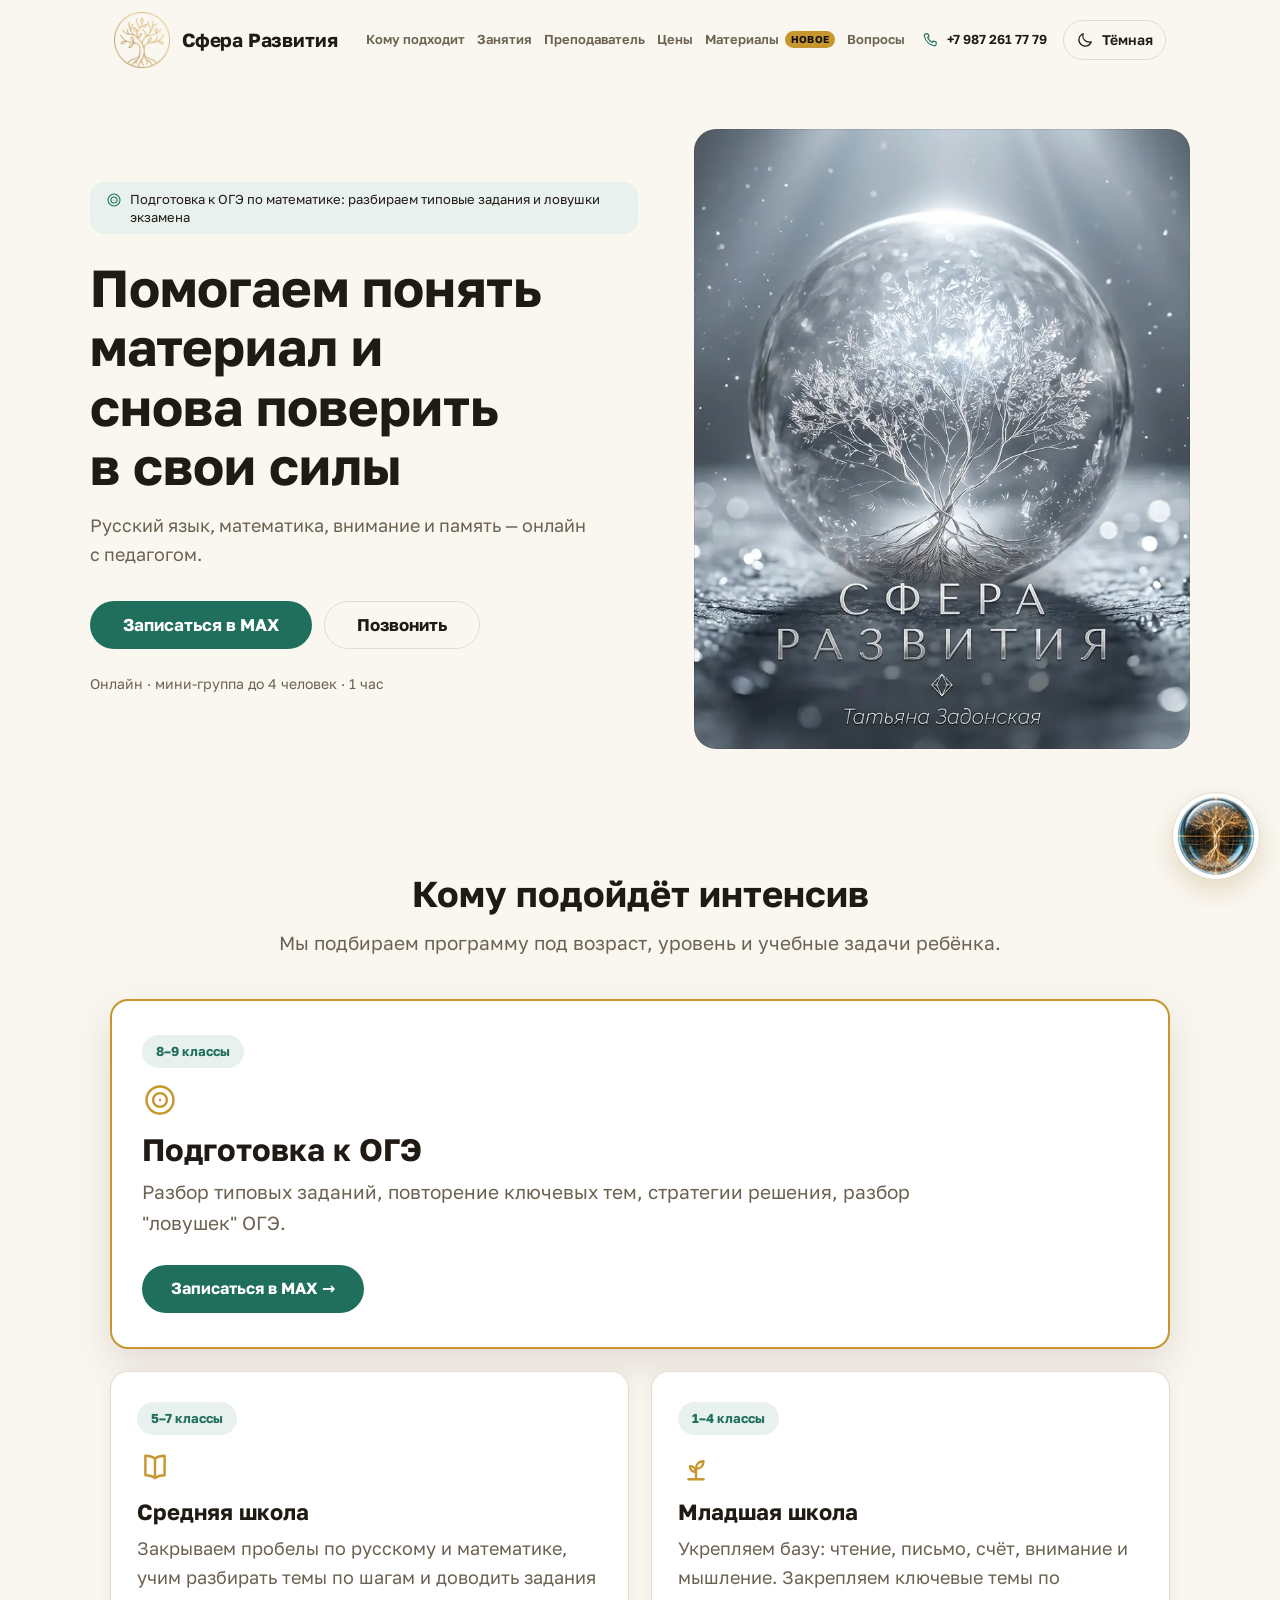
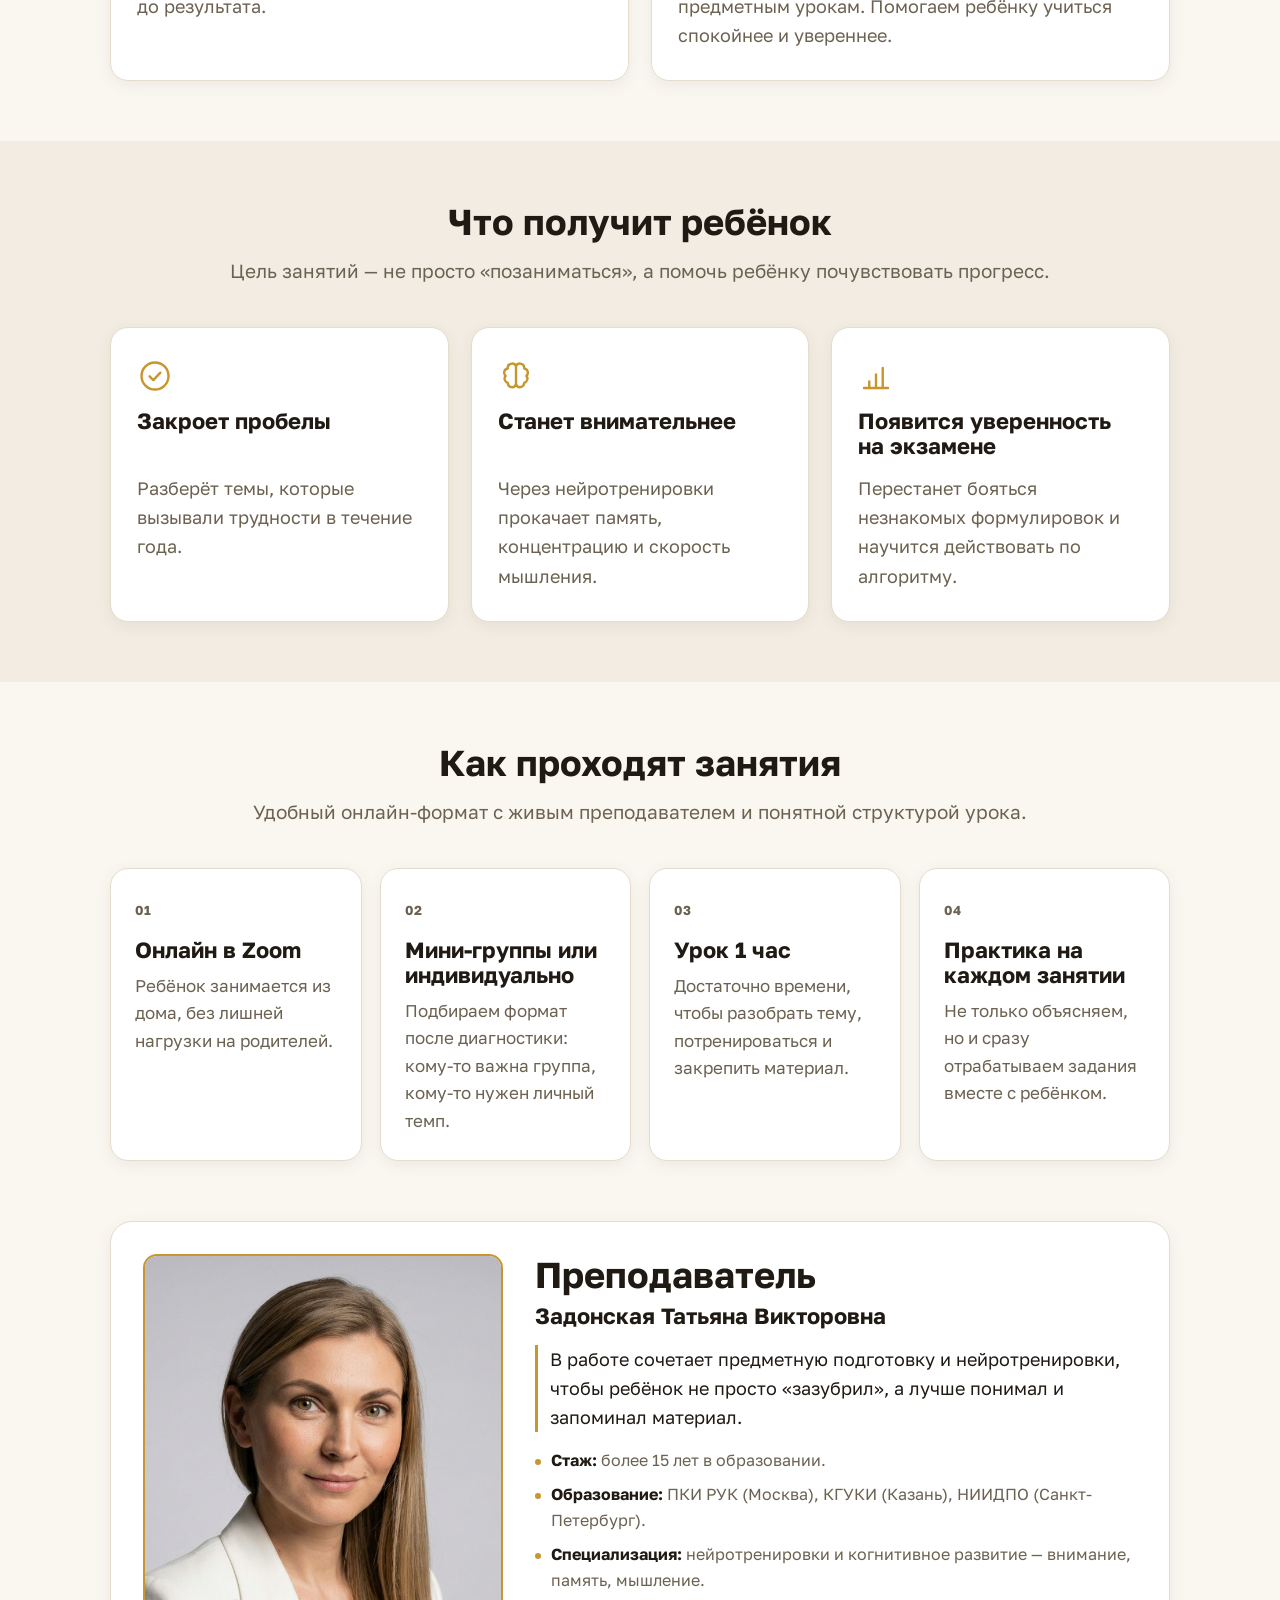
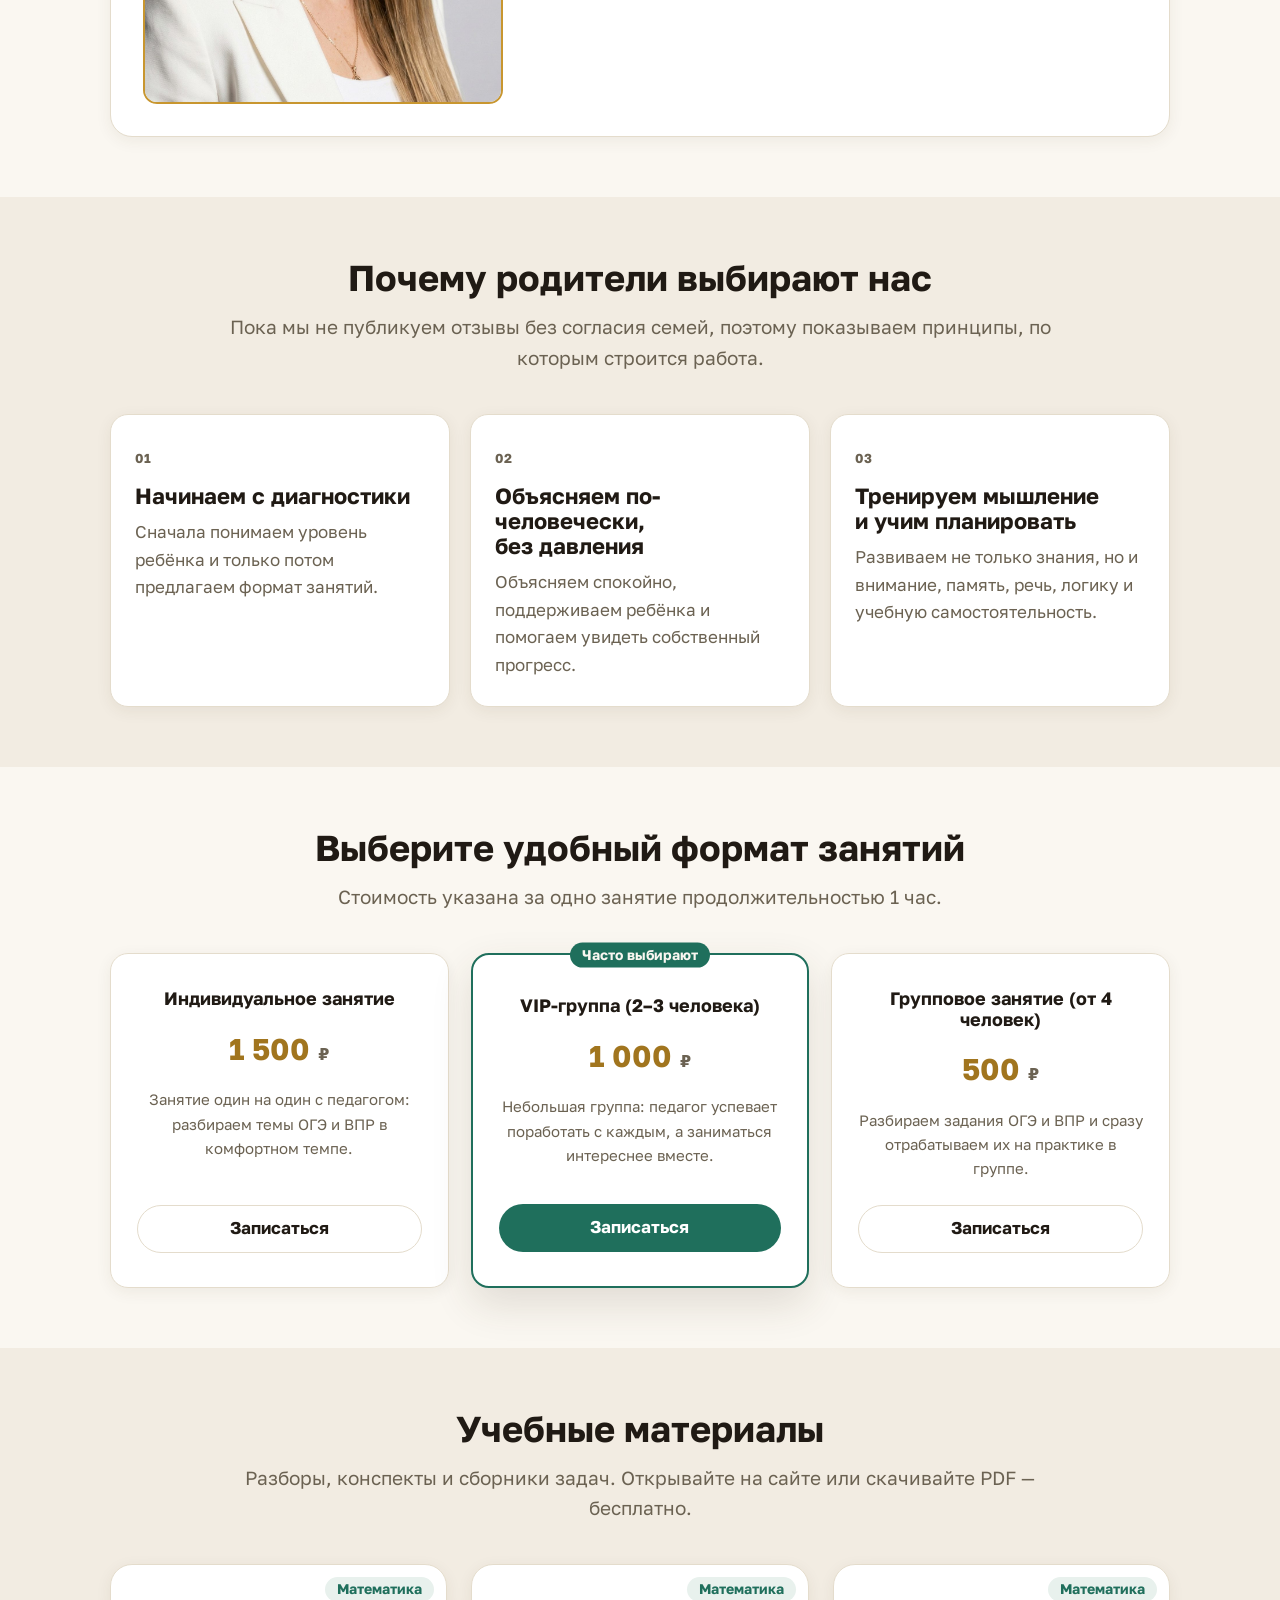
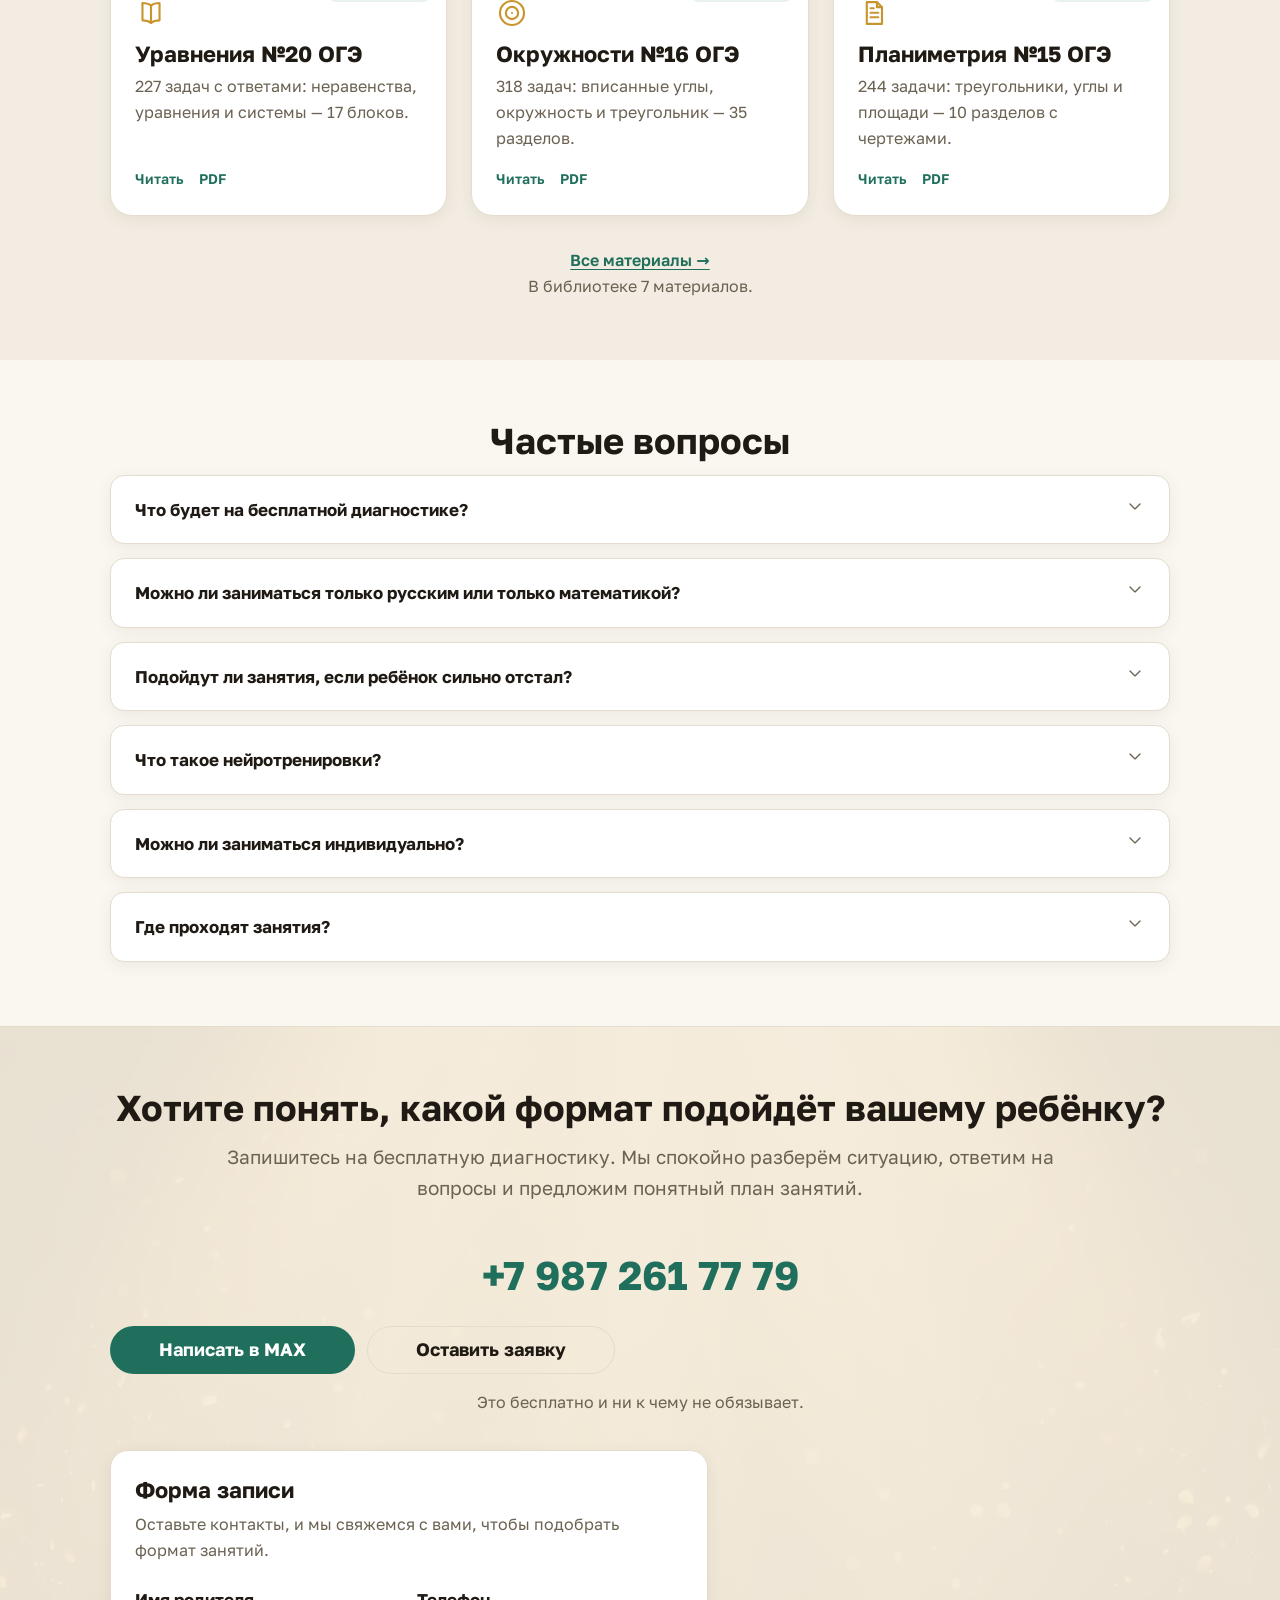
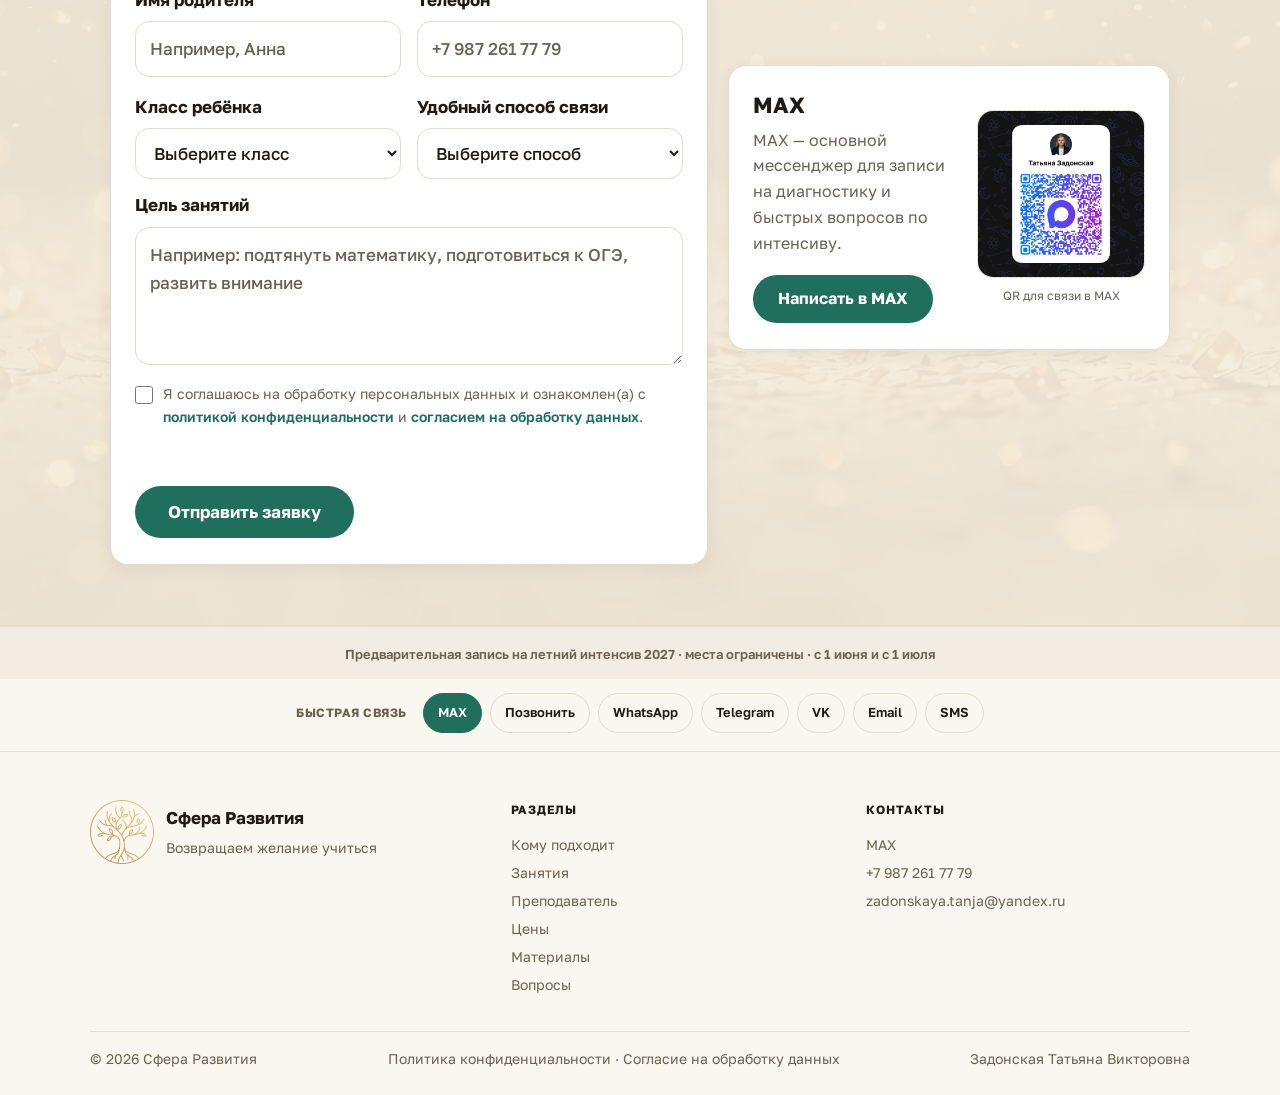
==== commit 0c843ef0: "Gold favicon from logo-light, nav badge for Materials, footer grid rebuild" ====
--- a/index.html
+++ b/index.html
@@ -259,7 +259,7 @@
         <a href="#teacher">Преподаватель</a>
         <a class="nav-link-mobile" href="#trust">Почему нам доверяют</a>
         <a href="#pricing">Цены</a>
-        <a href="materials/">Материалы</a>
+        <a href="materials/">Материалы<span class="nav-badge">новое</span></a>
         <a class="nav-link-mobile" href="#materials">Библиотека</a>
         <a href="#faq">Вопросы</a>
       </nav>
@@ -742,7 +742,7 @@
 </section>
 
 <footer class="footer">
-  <div class="footer-inner">
+  <div class="footer-top">
     <div class="footer-brand">
       <img src="images/logo-light.png" class="logo-light" alt="" width="128" height="128" loading="lazy">
       <img src="images/logo-dark.png" class="logo-dark" alt="" width="128" height="128" loading="lazy">
@@ -755,23 +755,25 @@
     <nav class="footer-nav" aria-label="Разделы сайта">
       <p class="footer-title">Разделы</p>
       <a href="#audience">Кому подходит</a>
-      <a href="#results">Что получит ребёнок</a>
+      <a href="#format">Занятия</a>
+      <a href="#teacher">Преподаватель</a>
       <a href="#pricing">Цены</a>
       <a href="materials/">Материалы</a>
-      <a href="#materials">Библиотека</a>
       <a href="#faq">Вопросы</a>
     </nav>
 
-    <div class="footer-contacts">
-      <p class="footer-title">Связаться</p>
-      <a data-contact-link="max">MAX</a>
-      <a data-contact-link="phone" data-contact-phone>Телефон</a>
-      <a data-contact-link="email">zadonskaya.tanja@yandex.ru</a>
+    <div class="footer-contact">
+      <p class="footer-title">Контакты</p>
+      <div class="footer-contact-list" data-contact-list="footer">
+        <a data-contact-link="max" href="https://max.ru/u/f9LHodD0cOIm5I3ZWYpkPE-hwEkZxMSVgINMWR4_n5Te3Z4QABp1GVYDHuQ">MAX</a>
+        <a data-contact-link="phone" data-contact-phone href="tel:+79872617779">+7 987 261 77 79</a>
+        <a data-contact-link="email" href="mailto:zadonskaya.tanja@yandex.ru">zadonskaya.tanja@yandex.ru</a>
+      </div>
     </div>
   </div>
 
   <div class="footer-bottom">
-    <p>© 2026 «Сфера Развития»</p>
+    <p>© 2026 Сфера Развития</p>
     <p><a href="privacy.html">Политика конфиденциальности</a> · <a href="consent.html">Согласие на обработку данных</a></p>
     <p>Задонская Татьяна Викторовна</p>
   </div>
--- a/styles.css
+++ b/styles.css
@@ -37,6 +37,10 @@
   /* Только для цифр цен: #a1751e даёт 4.13:1 на белой карточке.
      Сам по себе #a87b22 давал 3.80:1 — ниже порога 4:1 из ТЗ. */
   --gold-text: #a1751e;
+  /* Текст на золотой плашке (бейдж «новое» в меню): тёмный, как --bg тёмной
+     темы. На золоте светлой темы — 7.11:1, тёмной — 8.71:1. Кремовый --bg
+     светлой темы на золоте дал бы 2.5:1, поэтому цвет фиксированный. */
+  --on-gold: #12100e;
   --accent: #1f6f5c;
   --accent-soft: #e8f1ed;
   --accent-hover: #17574a;
@@ -319,12 +323,33 @@
 }
 
 .nav-links a {
+  display: inline-flex;
+  align-items: center;
   padding: var(--s-2) 0;
   transition: color var(--dur) var(--ease);
 }
 
 .nav-links a:hover {
   color: var(--accent);
+}
+
+/* Бейдж «новое» у пункта «Материалы» — временная пометка нового раздела
+   (снять в середине декабря 2026, см. docs/BACKLOG.md). Стоит в потоке через
+   margin-left, не absolute: соседние пункты не перекрывает. Высоту шапки
+   не меняет — 10 px кегль с отступами ниже строки пункта (22 px). */
+.nav-badge {
+  flex: none;
+  margin-left: 6px;
+  padding: 2px 6px;
+  border-radius: var(--r-pill);
+  background: var(--gold);
+  color: var(--on-gold);
+  font-size: 10px;
+  font-weight: 700;
+  line-height: 1.3;
+  letter-spacing: .02em;
+  text-transform: uppercase;
+  white-space: nowrap;
 }
 
 /* Пункт меню, который виден только в мобильной панели: на десктопе в шапке
@@ -2104,8 +2129,9 @@
   color: var(--accent-hover);
 }
 
-/* Футер: три колонки (бренд / навигация / контакты) и служебная строка.
-   Логотип-локап при 64 px не читается, поэтому знак + название текстом. */
+/* Футер: три колонки (бренд / разделы / контакты) на сетке контейнера
+   и служебная строка под линией. Логотип-локап при 64 px не читается,
+   поэтому знак + название текстом. */
 .footer {
   border-top: 1px solid var(--line);
   color: var(--muted);
@@ -2113,9 +2139,10 @@
   padding: var(--s-7) var(--s-5) var(--s-5);
 }
 
-.footer-inner {
+.footer-top {
   display: grid;
-  grid-template-columns: 1.2fr .8fr 1fr;
+  grid-template-columns: 1.2fr 1fr 1fr;
+  align-items: start;
   gap: var(--s-6);
   max-width: var(--container);
   margin: 0 auto;
@@ -2151,16 +2178,18 @@
   text-transform: uppercase;
 }
 
-.footer-nav {
-  display: grid;
-  align-content: start;
-  gap: var(--s-2);
-}
-
-.footer-contacts {
-  display: grid;
-  align-content: start;
-  gap: var(--s-2);
+/* Списки подвала — вертикальные, строки на общей сетке 28 px (line-height 2):
+   так пункты «Разделы» и «Контакты» стоят друг напротив друга. */
+.footer-nav,
+.footer-contact-list {
+  display: flex;
+  flex-direction: column;
+  align-items: flex-start;
+}
+
+.footer-nav a,
+.footer-contact-list a {
+  line-height: 2;
 }
 
 .footer a {
@@ -2174,9 +2203,12 @@
   text-underline-offset: 3px;
 }
 
+/* Служебная строка: копирайт слева, документы в центре, автор справа.
+   space-between разводит три части по краям, align-items держит их на одной оси. */
 .footer-bottom {
   display: flex;
-  flex-wrap: wrap;
+  justify-content: space-between;
+  align-items: center;
   gap: var(--s-2) var(--s-4);
   max-width: var(--container);
   margin: var(--s-6) auto 0;
@@ -2192,21 +2224,46 @@
   text-align: center;
 }
 
-/* Футер в столбик на узких экранах: иначе адрес почты в третьей колонке
-   задаёт минимальную ширину и ломает 390 px. */
+/* Футер в столбик на узких экранах: одна колонка по центру. Иначе адрес
+   почты в третьей колонке задаёт минимальную ширину и ломает 390 px. */
 @media (max-width: 700px) {
-  .footer-inner {
+  .footer-top {
     grid-template-columns: minmax(0, 1fr);
+    justify-items: center;
     gap: var(--s-5);
+    text-align: center;
+  }
+
+  .footer-brand {
+    flex-direction: column;
+    text-align: center;
   }
 
   .footer-brand img {
     height: 56px;
   }
+
+  .footer-nav,
+  .footer-contact-list {
+    align-items: center;
+  }
+
+  .footer-bottom {
+    flex-direction: column;
+    gap: var(--s-2);
+    text-align: center;
+  }
 }
 
 .footer p + p {
   margin-top: 6px;
+}
+
+/* Служебная строка — флекс-ряд: вертикальные отступы соседних абзацев
+   сдвигали бы части относительно друг друга. Правило должно быть
+   специфичнее `.footer p + p` (0,1,2), поэтому два класса. */
+.footer .footer-bottom p {
+  margin: 0;
 }
 
 .footer-link {
@@ -2237,6 +2294,14 @@
   .nav,
   .nav-links {
     gap: var(--s-2);
+  }
+
+  /* Бейдж «новое» у «Материалов» добавляет ~49 px, и на 1000–1049 px шапка
+     уходила во вторую строку. Освобождаем место подписью кнопки темы:
+     иконка и aria-label остаются, кегль пунктов не меняется.
+     Снять вместе с бейджем (docs/BACKLOG.md, § 3, п. 28). */
+  .theme-btn-text {
+    display: none;
   }
 }
 
